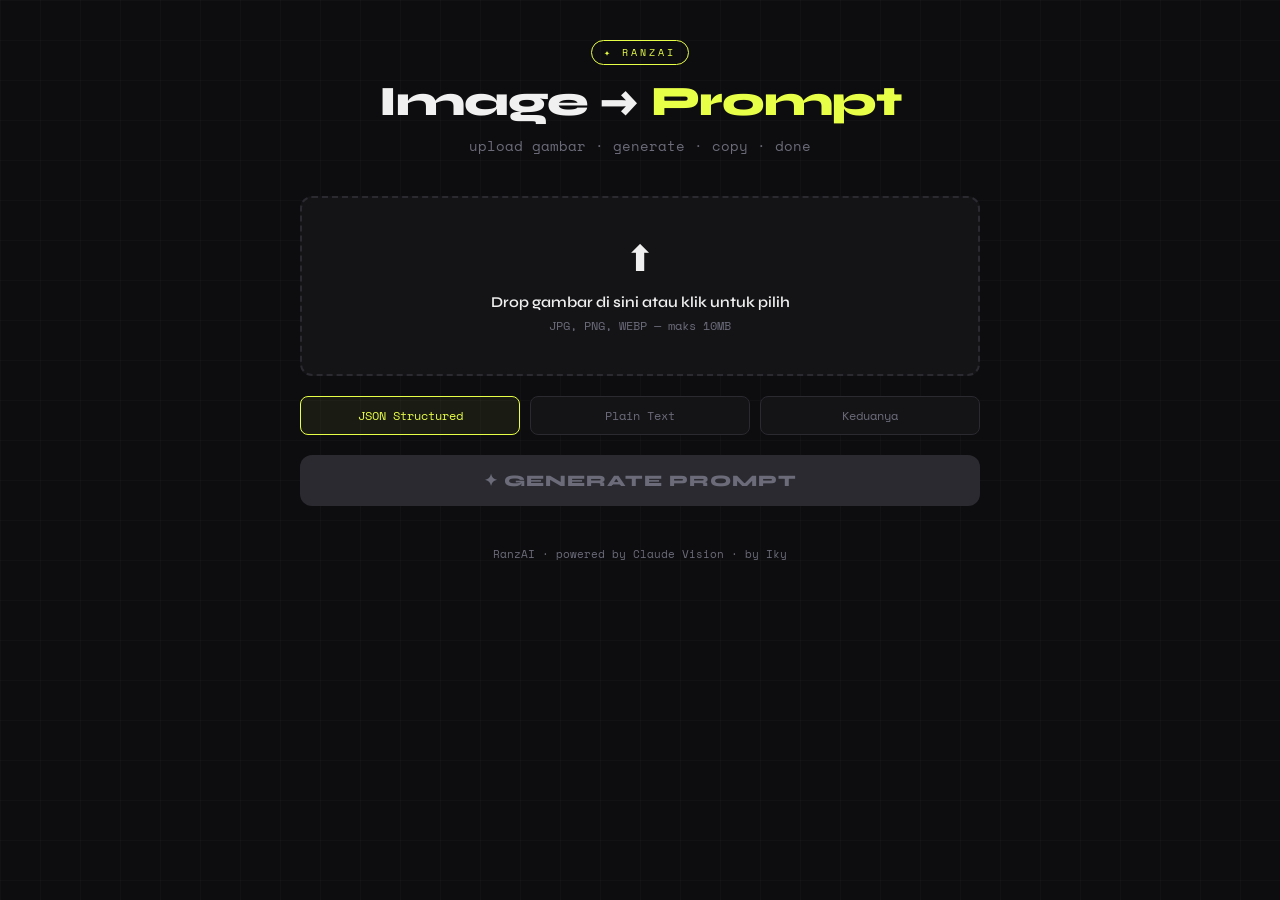
==== index.html @ 038bde69 "Add files via upload" ====
<!DOCTYPE html>
<html lang="id">
<head>
<meta charset="UTF-8">
<meta name="viewport" content="width=device-width, initial-scale=1.0">
<title>RanzAI — Image Prompt Generator</title>
<link href="https://fonts.googleapis.com/css2?family=Space+Mono:wght@400;700&family=Syne:wght@400;600;800&display=swap" rel="stylesheet">
<style>
  *, *::before, *::after { box-sizing: border-box; margin: 0; padding: 0; }

  :root {
    --bg: #0d0d0f;
    --surface: #141417;
    --border: #2a2a30;
    --accent: #e8ff47;
    --accent2: #7c5cfc;
    --text: #f0f0f0;
    --muted: #6b6b7a;
    --radius: 12px;
  }

  body {
    background: var(--bg);
    color: var(--text);
    font-family: 'Syne', sans-serif;
    min-height: 100vh;
    display: flex;
    flex-direction: column;
    align-items: center;
    padding: 40px 20px;
  }

  /* Subtle grid bg */
  body::before {
    content: '';
    position: fixed;
    inset: 0;
    background-image: 
      linear-gradient(rgba(255,255,255,.025) 1px, transparent 1px),
      linear-gradient(90deg, rgba(255,255,255,.025) 1px, transparent 1px);
    background-size: 40px 40px;
    pointer-events: none;
    z-index: 0;
  }

  .container {
    width: 100%;
    max-width: 680px;
    position: relative;
    z-index: 1;
  }

  header {
    text-align: center;
    margin-bottom: 40px;
  }

  .badge {
    display: inline-block;
    font-family: 'Space Mono', monospace;
    font-size: 10px;
    letter-spacing: 3px;
    color: var(--accent);
    border: 1px solid var(--accent);
    padding: 4px 12px;
    border-radius: 20px;
    margin-bottom: 14px;
    text-transform: uppercase;
  }

  h1 {
    font-size: clamp(28px, 6vw, 42px);
    font-weight: 800;
    line-height: 1.1;
    letter-spacing: -1px;
  }

  h1 span { color: var(--accent); }

  .subtitle {
    margin-top: 10px;
    color: var(--muted);
    font-size: 14px;
    font-family: 'Space Mono', monospace;
  }

  /* Upload Zone */
  .upload-zone {
    background: var(--surface);
    border: 2px dashed var(--border);
    border-radius: var(--radius);
    padding: 40px 20px;
    text-align: center;
    cursor: pointer;
    transition: all .25s ease;
    position: relative;
    overflow: hidden;
  }

  .upload-zone:hover, .upload-zone.drag-over {
    border-color: var(--accent);
    background: #1a1a1f;
  }

  .upload-zone input[type="file"] {
    position: absolute;
    inset: 0;
    opacity: 0;
    cursor: pointer;
    width: 100%;
    height: 100%;
  }

  .upload-icon {
    font-size: 36px;
    margin-bottom: 12px;
    display: block;
  }

  .upload-label {
    font-size: 15px;
    font-weight: 600;
    color: var(--text);
  }

  .upload-hint {
    font-size: 12px;
    color: var(--muted);
    margin-top: 6px;
    font-family: 'Space Mono', monospace;
  }

  /* Preview */
  .preview-wrap {
    display: none;
    margin-top: 20px;
    border-radius: var(--radius);
    overflow: hidden;
    position: relative;
    border: 1px solid var(--border);
  }

  .preview-wrap img {
    width: 100%;
    max-height: 320px;
    object-fit: cover;
    display: block;
  }

  .preview-remove {
    position: absolute;
    top: 10px;
    right: 10px;
    background: rgba(0,0,0,.7);
    border: 1px solid var(--border);
    color: var(--text);
    border-radius: 6px;
    padding: 4px 10px;
    font-size: 12px;
    cursor: pointer;
    font-family: 'Space Mono', monospace;
    transition: background .2s;
  }

  .preview-remove:hover { background: #ff4d4d; border-color: #ff4d4d; }

  /* Output format toggle */
  .format-row {
    display: flex;
    gap: 10px;
    margin-top: 20px;
  }

  .fmt-btn {
    flex: 1;
    background: var(--surface);
    border: 1px solid var(--border);
    color: var(--muted);
    border-radius: 8px;
    padding: 10px;
    font-family: 'Space Mono', monospace;
    font-size: 12px;
    cursor: pointer;
    transition: all .2s;
    text-align: center;
  }

  .fmt-btn.active {
    border-color: var(--accent);
    color: var(--accent);
    background: rgba(232,255,71,.06);
  }

  /* Generate Button */
  .btn-generate {
    width: 100%;
    margin-top: 20px;
    background: var(--accent);
    color: #0d0d0f;
    border: none;
    border-radius: var(--radius);
    padding: 16px;
    font-family: 'Syne', sans-serif;
    font-size: 16px;
    font-weight: 800;
    letter-spacing: 1px;
    cursor: pointer;
    transition: all .2s;
    text-transform: uppercase;
    display: flex;
    align-items: center;
    justify-content: center;
    gap: 10px;
  }

  .btn-generate:hover { background: #d4eb3a; transform: translateY(-1px); }
  .btn-generate:disabled { background: var(--border); color: var(--muted); transform: none; cursor: not-allowed; }

  .btn-generate .spinner {
    width: 18px; height: 18px;
    border: 2px solid rgba(0,0,0,.3);
    border-top-color: #0d0d0f;
    border-radius: 50%;
    animation: spin .7s linear infinite;
    display: none;
  }

  .btn-generate.loading .spinner { display: block; }
  .btn-generate.loading .btn-text { opacity: .6; }

  @keyframes spin { to { transform: rotate(360deg); } }

  /* Result */
  .result-box {
    display: none;
    margin-top: 24px;
    background: var(--surface);
    border: 1px solid var(--border);
    border-radius: var(--radius);
    overflow: hidden;
  }

  .result-header {
    display: flex;
    align-items: center;
    justify-content: space-between;
    padding: 12px 16px;
    border-bottom: 1px solid var(--border);
    background: #1a1a1f;
  }

  .result-title {
    font-size: 12px;
    font-family: 'Space Mono', monospace;
    color: var(--accent);
    letter-spacing: 1px;
  }

  .btn-copy {
    background: transparent;
    border: 1px solid var(--border);
    color: var(--muted);
    border-radius: 6px;
    padding: 5px 14px;
    font-size: 12px;
    font-family: 'Space Mono', monospace;
    cursor: pointer;
    transition: all .2s;
  }

  .btn-copy:hover { border-color: var(--accent); color: var(--accent); }
  .btn-copy.copied { border-color: #4dff91; color: #4dff91; }

  .result-content {
    padding: 20px;
    font-family: 'Space Mono', monospace;
    font-size: 13px;
    line-height: 1.7;
    color: #c8c8d8;
    white-space: pre-wrap;
    word-break: break-word;
    max-height: 400px;
    overflow-y: auto;
  }

  .result-content::-webkit-scrollbar { width: 4px; }
  .result-content::-webkit-scrollbar-track { background: transparent; }
  .result-content::-webkit-scrollbar-thumb { background: var(--border); border-radius: 4px; }

  /* JSON syntax highlight */
  .key { color: var(--accent2); }
  .string { color: #e8ff47; }
  .number { color: #ff9f47; }

  /* Error */
  .error-msg {
    display: none;
    margin-top: 16px;
    background: rgba(255,77,77,.08);
    border: 1px solid rgba(255,77,77,.3);
    border-radius: 8px;
    padding: 12px 16px;
    font-size: 13px;
    color: #ff8080;
    font-family: 'Space Mono', monospace;
  }

  footer {
    margin-top: 40px;
    text-align: center;
    font-size: 11px;
    color: var(--muted);
    font-family: 'Space Mono', monospace;
  }
</style>
</head>
<body>

<div class="container">
  <header>
    <div class="badge">✦ RanzAI</div>
    <h1>Image → <span>Prompt</span></h1>
    <p class="subtitle">upload gambar · generate · copy · done</p>
  </header>

  <!-- Upload -->
  <div class="upload-zone" id="uploadZone">
    <input type="file" id="fileInput" accept="image/*">
    <span class="upload-icon">⬆</span>
    <div class="upload-label">Drop gambar di sini atau klik untuk pilih</div>
    <div class="upload-hint">JPG, PNG, WEBP — maks 10MB</div>
  </div>

  <!-- Preview -->
  <div class="preview-wrap" id="previewWrap">
    <img id="previewImg" src="" alt="preview">
    <button class="preview-remove" id="removeBtn">✕ Ganti</button>
  </div>

  <!-- Format Toggle -->
  <div class="format-row">
    <button class="fmt-btn active" data-fmt="json" onclick="setFormat('json', this)">JSON Structured</button>
    <button class="fmt-btn" data-fmt="plain" onclick="setFormat('plain', this)">Plain Text</button>
    <button class="fmt-btn" data-fmt="both" onclick="setFormat('both', this)">Keduanya</button>
  </div>

  <!-- Generate -->
  <button class="btn-generate" id="generateBtn" disabled onclick="generatePrompt()">
    <div class="spinner"></div>
    <span class="btn-text">✦ Generate Prompt</span>
  </button>

  <!-- Error -->
  <div class="error-msg" id="errorMsg"></div>

  <!-- Result -->
  <div class="result-box" id="resultBox">
    <div class="result-header">
      <span class="result-title">OUTPUT PROMPT</span>
      <button class="btn-copy" id="copyBtn" onclick="copyResult()">Copy</button>
    </div>
    <div class="result-content" id="resultContent"></div>
  </div>

  <footer>RanzAI · powered by Claude Vision · by Iky</footer>
</div>

<script>
  let imageBase64 = null;
  let imageMime = 'image/jpeg';
  let currentFormat = 'json';
  let rawResult = '';

  const fileInput = document.getElementById('fileInput');
  const uploadZone = document.getElementById('uploadZone');
  const previewWrap = document.getElementById('previewWrap');
  const previewImg = document.getElementById('previewImg');
  const generateBtn = document.getElementById('generateBtn');
  const resultBox = document.getElementById('resultBox');
  const resultContent = document.getElementById('resultContent');
  const errorMsg = document.getElementById('errorMsg');
  const removeBtn = document.getElementById('removeBtn');

  // Drag & Drop
  uploadZone.addEventListener('dragover', e => { e.preventDefault(); uploadZone.classList.add('drag-over'); });
  uploadZone.addEventListener('dragleave', () => uploadZone.classList.remove('drag-over'));
  uploadZone.addEventListener('drop', e => {
    e.preventDefault();
    uploadZone.classList.remove('drag-over');
    const file = e.dataTransfer.files[0];
    if (file) loadImage(file);
  });

  fileInput.addEventListener('change', () => {
    if (fileInput.files[0]) loadImage(fileInput.files[0]);
  });

  removeBtn.addEventListener('click', () => {
    imageBase64 = null;
    previewWrap.style.display = 'none';
    uploadZone.style.display = 'block';
    generateBtn.disabled = true;
    resultBox.style.display = 'none';
    errorMsg.style.display = 'none';
    fileInput.value = '';
  });

  function loadImage(file) {
    if (!file.type.startsWith('image/')) return showError('File harus berupa gambar.');
    if (file.size > 10 * 1024 * 1024) return showError('Ukuran file maks 10MB.');
    imageMime = file.type;
    const reader = new FileReader();
    reader.onload = e => {
      imageBase64 = e.target.result.split(',')[1];
      previewImg.src = e.target.result;
      previewWrap.style.display = 'block';
      uploadZone.style.display = 'none';
      generateBtn.disabled = false;
      errorMsg.style.display = 'none';
    };
    reader.readAsDataURL(file);
  }

  function setFormat(fmt, el) {
    currentFormat = fmt;
    document.querySelectorAll('.fmt-btn').forEach(b => b.classList.remove('active'));
    el.classList.add('active');
  }

  function buildPrompt() {
    if (currentFormat === 'json') {
      return `Analyze this image and generate a detailed image generation prompt in JSON format. Return ONLY valid JSON, no explanation, no markdown. Use this structure:
{
  "ratio": "16:9 or 9:16 or 1:1 etc",
  "style": "art style (anime, photorealistic, digital art, etc)",
  "visual_description": "full scene description",
  "main_subject": "main subject detail",
  "supporting_elements": "background, props, environment",
  "lighting": "lighting description",
  "color_palette": "dominant colors",
  "mood": "overall mood/atmosphere",
  "camera_angle": "angle/perspective",
  "quality_tags": "4k, highly detailed, etc"
}`;
    } else if (currentFormat === 'plain') {
      return `Analyze this image and generate a detailed Midjourney-style prompt. Output ONLY the prompt text, no explanation. Format: main subject, environment, style, lighting, mood, technical specs. Keep it under 200 words. End with quality tags like --ar 16:9 --q 2 --style raw if applicable.`;
    } else {
      return `Analyze this image and generate TWO versions of a prompt:

1. JSON FORMAT - Return structured JSON with fields: ratio, style, visual_description, main_subject, supporting_elements, lighting, color_palette, mood, camera_angle, quality_tags

2. PLAIN TEXT - Midjourney-style prompt, concise, under 150 words

Separate them with "---" between JSON and plain text. Start with the JSON block (no markdown fences).`;
    }
  }

  async function generatePrompt() {
    if (!imageBase64) return;

    generateBtn.disabled = true;
    generateBtn.classList.add('loading');
    generateBtn.querySelector('.btn-text').textContent = 'Analyzing...';
    resultBox.style.display = 'none';
    errorMsg.style.display = 'none';

    try {
      const response = await fetch('https://api.anthropic.com/v1/messages', {
        method: 'POST',
        headers: { 'Content-Type': 'application/json' },
        body: JSON.stringify({
          model: 'claude-sonnet-4-20250514',
          max_tokens: 1000,
          messages: [{
            role: 'user',
            content: [
              {
                type: 'image',
                source: { type: 'base64', media_type: imageMime, data: imageBase64 }
              },
              {
                type: 'text',
                text: buildPrompt()
              }
            ]
          }]
        })
      });

      const data = await response.json();

      if (!response.ok) {
        throw new Error(data.error?.message || 'API error ' + response.status);
      }

      rawResult = data.content?.map(c => c.text || '').join('') || '';

      displayResult(rawResult);

    } catch (err) {
      showError('Error: ' + err.message);
    } finally {
      generateBtn.disabled = false;
      generateBtn.classList.remove('loading');
      generateBtn.querySelector('.btn-text').textContent = '✦ Generate Prompt';
    }
  }

  function displayResult(text) {
    resultContent.innerHTML = syntaxHighlight(text);
    resultBox.style.display = 'block';
    resultBox.scrollIntoView({ behavior: 'smooth', block: 'nearest' });
  }

  function syntaxHighlight(text) {
    // Try JSON highlight
    try {
      const parsed = JSON.parse(text.trim());
      const json = JSON.stringify(parsed, null, 2);
      return json
        .replace(/&/g, '&amp;').replace(/</g, '&lt;').replace(/>/g, '&gt;')
        .replace(/"([^"]+)":/g, '<span class="key">"$1"</span>:')
        .replace(/: "([^"]*)"(,?)/g, ': <span class="string">"$1"</span>$2')
        .replace(/: (\d+)(,?)/g, ': <span class="number">$1</span>$2');
    } catch {
      // Plain text or mixed — just escape HTML
      return text
        .replace(/&/g, '&amp;').replace(/</g, '&lt;').replace(/>/g, '&gt;')
        .replace(/---/g, '<hr style="border-color:#2a2a30;margin:16px 0">');
    }
  }

  function copyResult() {
    navigator.clipboard.writeText(rawResult).then(() => {
      const btn = document.getElementById('copyBtn');
      btn.textContent = '✓ Copied!';
      btn.classList.add('copied');
      setTimeout(() => { btn.textContent = 'Copy'; btn.classList.remove('copied'); }, 2000);
    });
  }

  function showError(msg) {
    errorMsg.textContent = msg;
    errorMsg.style.display = 'block';
  }
</script>
</body>
</html>
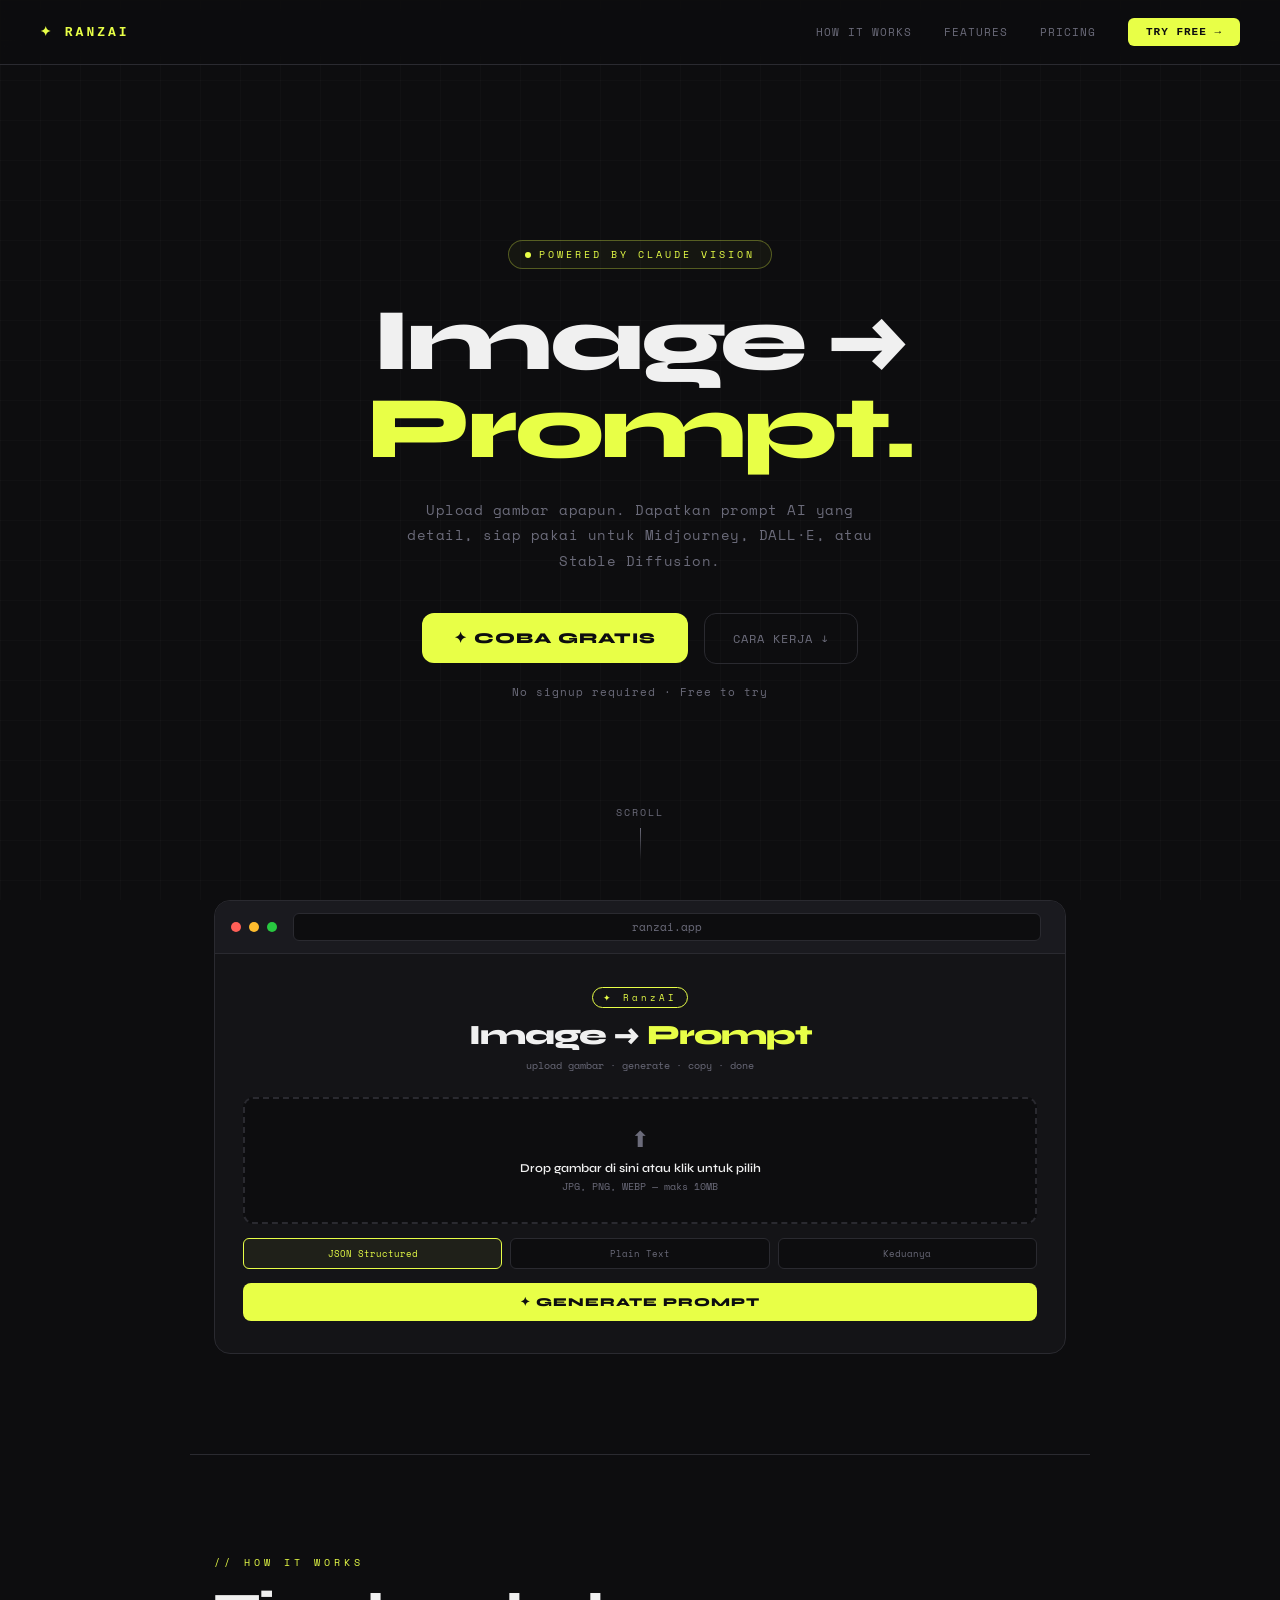
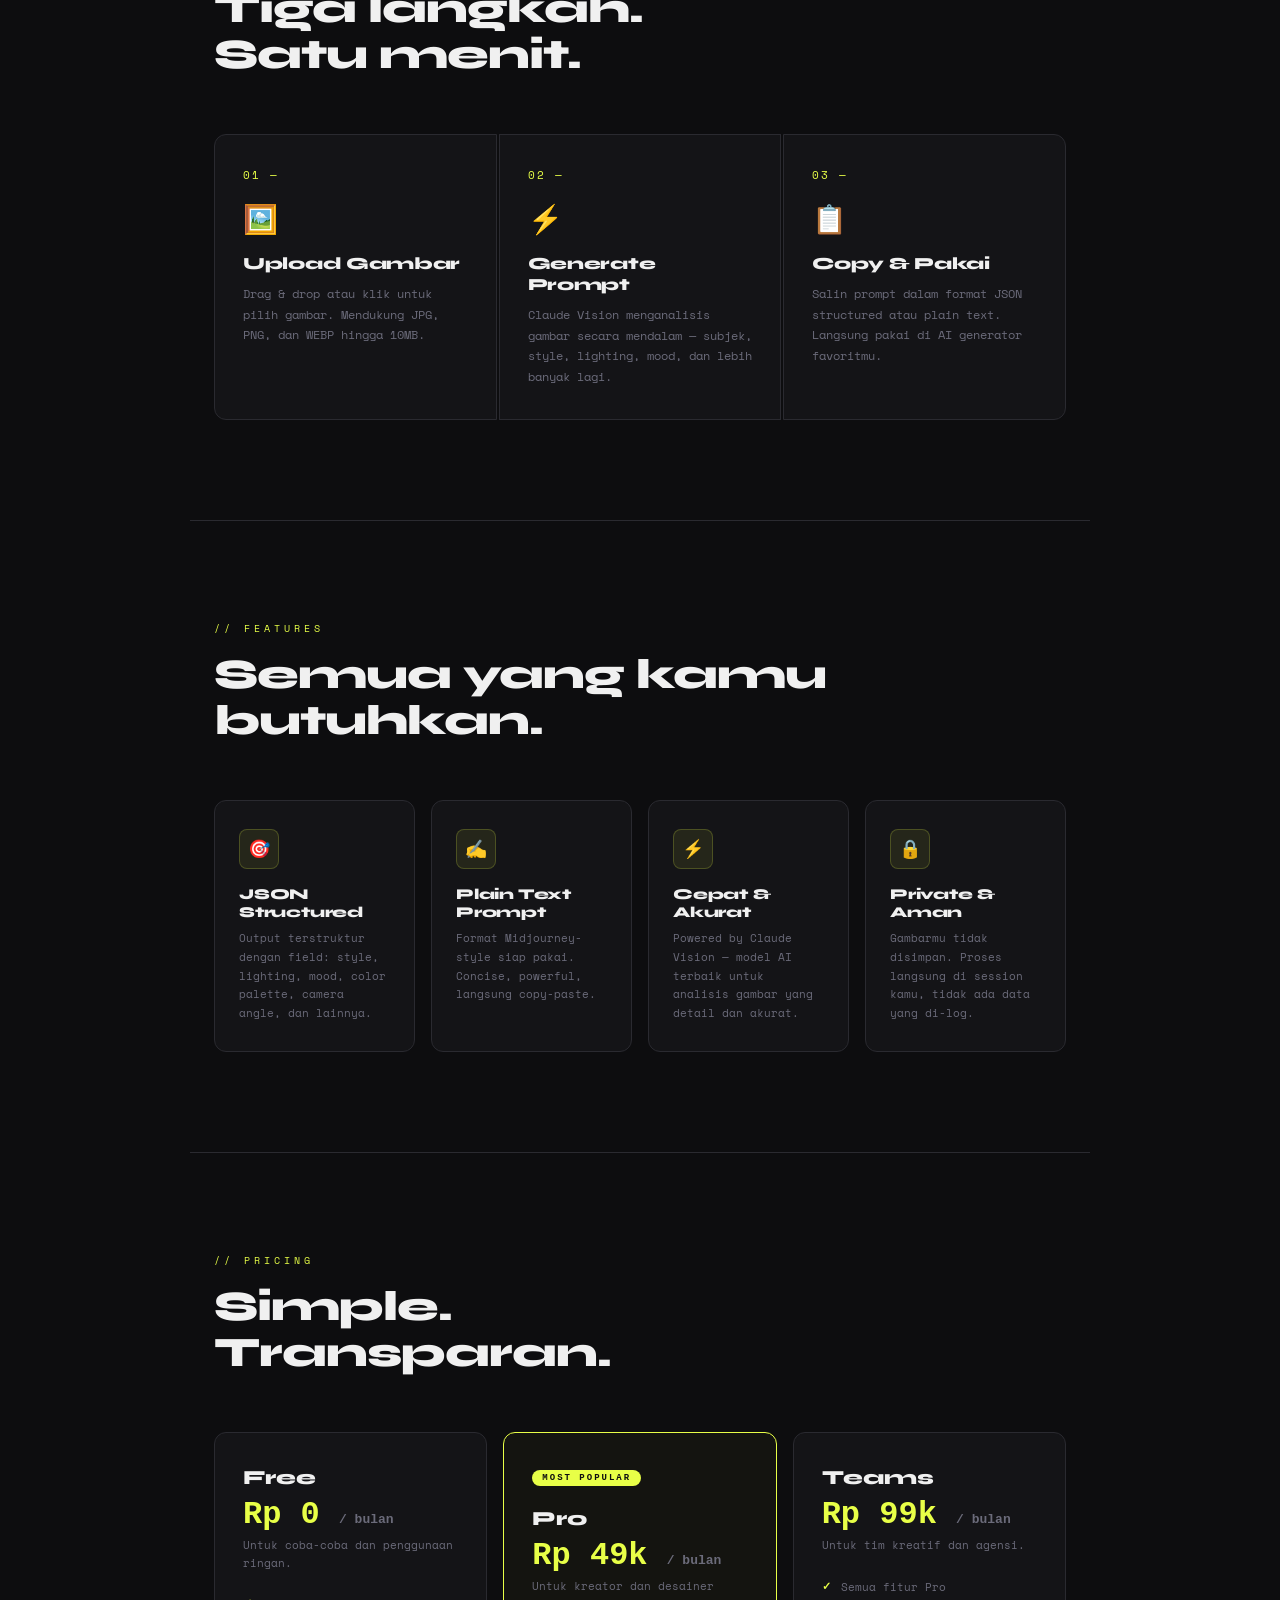
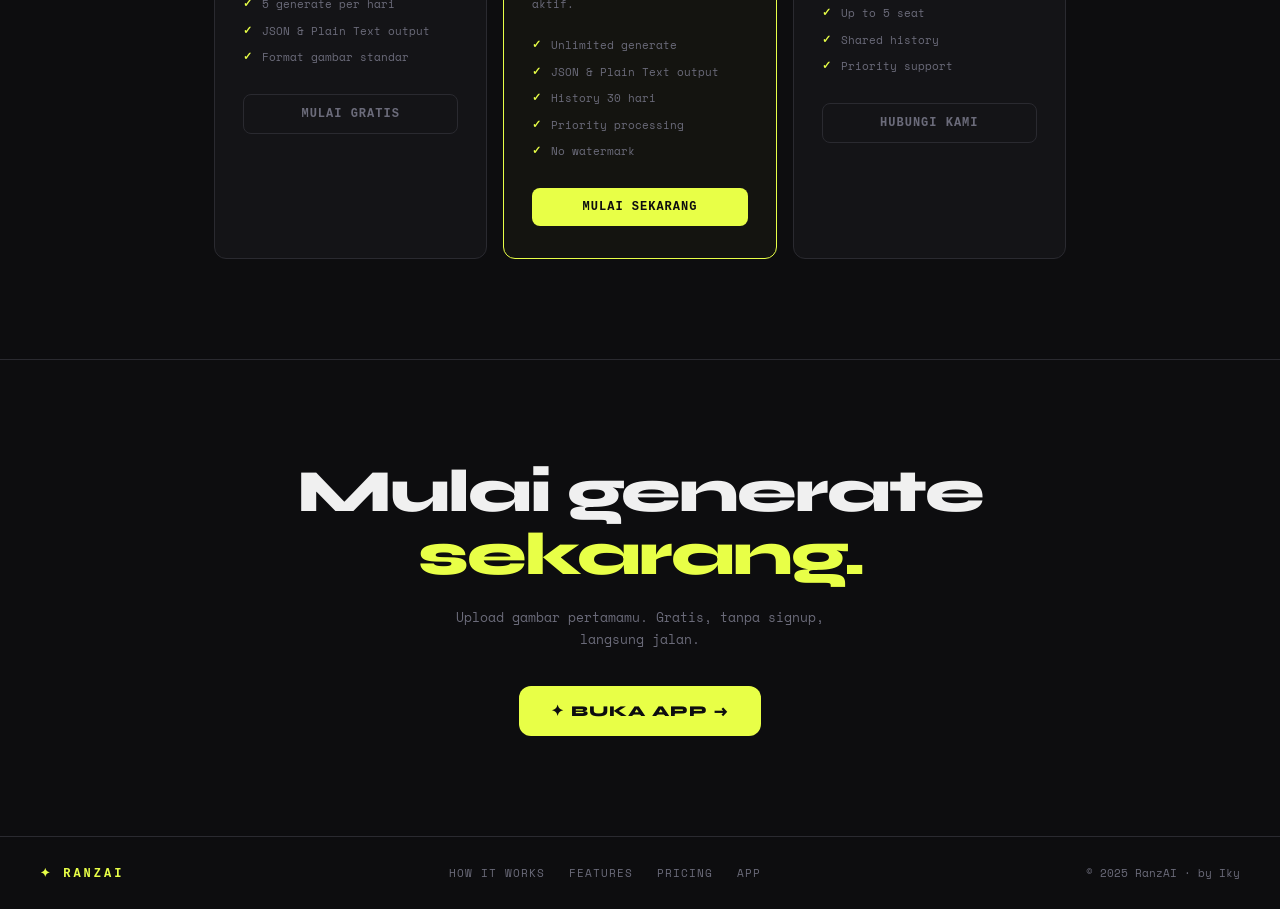
==== commit 0ada17be: "Add files via upload" ====
--- a/index.html
+++ b/index.html
@@ -13,536 +13,907 @@
     --surface: #141417;
     --border: #2a2a30;
     --accent: #e8ff47;
-    --accent2: #7c5cfc;
     --text: #f0f0f0;
     --muted: #6b6b7a;
     --radius: 12px;
   }
+
+  html { scroll-behavior: smooth; }
 
   body {
     background: var(--bg);
     color: var(--text);
     font-family: 'Syne', sans-serif;
     min-height: 100vh;
-    display: flex;
-    flex-direction: column;
-    align-items: center;
-    padding: 40px 20px;
-  }
-
-  /* Subtle grid bg */
+    overflow-x: hidden;
+  }
+
   body::before {
     content: '';
     position: fixed;
     inset: 0;
-    background-image: 
-      linear-gradient(rgba(255,255,255,.025) 1px, transparent 1px),
-      linear-gradient(90deg, rgba(255,255,255,.025) 1px, transparent 1px);
+    background-image:
+      linear-gradient(rgba(255,255,255,.02) 1px, transparent 1px),
+      linear-gradient(90deg, rgba(255,255,255,.02) 1px, transparent 1px);
     background-size: 40px 40px;
     pointer-events: none;
     z-index: 0;
   }
 
-  .container {
-    width: 100%;
-    max-width: 680px;
+  /* NAV */
+  nav {
+    position: fixed;
+    top: 0; left: 0; right: 0;
+    z-index: 100;
+    display: flex;
+    align-items: center;
+    justify-content: space-between;
+    padding: 18px 40px;
+    background: rgba(13,13,15,.85);
+    backdrop-filter: blur(12px);
+    border-bottom: 1px solid var(--border);
+  }
+
+  .nav-logo {
+    font-family: 'Space Mono', monospace;
+    font-size: 13px;
+    font-weight: 700;
+    letter-spacing: 3px;
+    color: var(--accent);
+    text-decoration: none;
+    text-transform: uppercase;
+  }
+
+  .nav-links {
+    display: flex;
+    align-items: center;
+    gap: 32px;
+  }
+
+  .nav-links a {
+    font-family: 'Space Mono', monospace;
+    font-size: 11px;
+    letter-spacing: 1px;
+    color: var(--muted);
+    text-decoration: none;
+    text-transform: uppercase;
+    transition: color .2s;
+  }
+
+  .nav-links a:hover { color: var(--text); }
+
+  .nav-cta {
+    font-family: 'Space Mono', monospace;
+    font-size: 11px;
+    letter-spacing: 1px;
+    background: var(--accent);
+    color: #0d0d0f !important;
+    padding: 8px 18px;
+    border-radius: 6px;
+    text-decoration: none;
+    font-weight: 700;
+    text-transform: uppercase;
+    transition: background .2s, transform .15s;
+  }
+
+  .nav-cta:hover { background: #d4eb3a !important; transform: translateY(-1px); }
+
+  /* HERO */
+  .hero {
     position: relative;
     z-index: 1;
-  }
-
-  header {
+    min-height: 100vh;
+    display: flex;
+    flex-direction: column;
+    align-items: center;
+    justify-content: center;
     text-align: center;
-    margin-bottom: 40px;
-  }
-
-  .badge {
-    display: inline-block;
+    padding: 120px 20px 80px;
+  }
+
+  .hero-badge {
+    display: inline-flex;
+    align-items: center;
+    gap: 8px;
     font-family: 'Space Mono', monospace;
     font-size: 10px;
     letter-spacing: 3px;
     color: var(--accent);
-    border: 1px solid var(--accent);
-    padding: 4px 12px;
+    border: 1px solid rgba(232,255,71,.3);
+    padding: 6px 16px;
     border-radius: 20px;
-    margin-bottom: 14px;
-    text-transform: uppercase;
+    margin-bottom: 28px;
+    text-transform: uppercase;
+    background: rgba(232,255,71,.04);
+  }
+
+  .hero-badge::before {
+    content: '';
+    width: 6px; height: 6px;
+    background: var(--accent);
+    border-radius: 50%;
+    animation: pulse 2s ease-in-out infinite;
+  }
+
+  @keyframes pulse {
+    0%, 100% { opacity: 1; transform: scale(1); }
+    50% { opacity: .4; transform: scale(.7); }
   }
 
   h1 {
-    font-size: clamp(28px, 6vw, 42px);
+    font-size: clamp(42px, 9vw, 88px);
     font-weight: 800;
-    line-height: 1.1;
-    letter-spacing: -1px;
-  }
-
-  h1 span { color: var(--accent); }
-
-  .subtitle {
-    margin-top: 10px;
-    color: var(--muted);
+    line-height: 1.0;
+    letter-spacing: -3px;
+    margin-bottom: 24px;
+  }
+
+  h1 em {
+    font-style: normal;
+    color: var(--accent);
+    position: relative;
+    display: inline-block;
+  }
+
+  /* Strikethrough arrow on "Image" */
+  .hero-sub {
+    font-family: 'Space Mono', monospace;
     font-size: 14px;
-    font-family: 'Space Mono', monospace;
-  }
-
-  /* Upload Zone */
-  .upload-zone {
-    background: var(--surface);
-    border: 2px dashed var(--border);
-    border-radius: var(--radius);
-    padding: 40px 20px;
-    text-align: center;
-    cursor: pointer;
-    transition: all .25s ease;
-    position: relative;
-    overflow: hidden;
-  }
-
-  .upload-zone:hover, .upload-zone.drag-over {
-    border-color: var(--accent);
-    background: #1a1a1f;
-  }
-
-  .upload-zone input[type="file"] {
-    position: absolute;
-    inset: 0;
-    opacity: 0;
-    cursor: pointer;
-    width: 100%;
-    height: 100%;
-  }
-
-  .upload-icon {
-    font-size: 36px;
-    margin-bottom: 12px;
-    display: block;
-  }
-
-  .upload-label {
-    font-size: 15px;
-    font-weight: 600;
-    color: var(--text);
-  }
-
-  .upload-hint {
-    font-size: 12px;
-    color: var(--muted);
-    margin-top: 6px;
-    font-family: 'Space Mono', monospace;
-  }
-
-  /* Preview */
-  .preview-wrap {
-    display: none;
-    margin-top: 20px;
-    border-radius: var(--radius);
-    overflow: hidden;
-    position: relative;
-    border: 1px solid var(--border);
-  }
-
-  .preview-wrap img {
-    width: 100%;
-    max-height: 320px;
-    object-fit: cover;
-    display: block;
-  }
-
-  .preview-remove {
-    position: absolute;
-    top: 10px;
-    right: 10px;
-    background: rgba(0,0,0,.7);
-    border: 1px solid var(--border);
-    color: var(--text);
-    border-radius: 6px;
-    padding: 4px 10px;
-    font-size: 12px;
-    cursor: pointer;
-    font-family: 'Space Mono', monospace;
-    transition: background .2s;
-  }
-
-  .preview-remove:hover { background: #ff4d4d; border-color: #ff4d4d; }
-
-  /* Output format toggle */
-  .format-row {
-    display: flex;
+    color: var(--muted);
+    line-height: 1.8;
+    max-width: 480px;
+    margin: 0 auto 40px;
+    letter-spacing: .5px;
+  }
+
+  .hero-actions {
+    display: flex;
+    align-items: center;
+    gap: 16px;
+    flex-wrap: wrap;
+    justify-content: center;
+  }
+
+  .btn-primary {
+    display: inline-flex;
+    align-items: center;
     gap: 10px;
-    margin-top: 20px;
-  }
-
-  .fmt-btn {
-    flex: 1;
-    background: var(--surface);
-    border: 1px solid var(--border);
-    color: var(--muted);
-    border-radius: 8px;
-    padding: 10px;
-    font-family: 'Space Mono', monospace;
-    font-size: 12px;
-    cursor: pointer;
-    transition: all .2s;
-    text-align: center;
-  }
-
-  .fmt-btn.active {
-    border-color: var(--accent);
-    color: var(--accent);
-    background: rgba(232,255,71,.06);
-  }
-
-  /* Generate Button */
-  .btn-generate {
-    width: 100%;
-    margin-top: 20px;
     background: var(--accent);
     color: #0d0d0f;
     border: none;
     border-radius: var(--radius);
-    padding: 16px;
+    padding: 16px 32px;
     font-family: 'Syne', sans-serif;
-    font-size: 16px;
+    font-size: 15px;
     font-weight: 800;
     letter-spacing: 1px;
+    text-decoration: none;
+    text-transform: uppercase;
     cursor: pointer;
-    transition: all .2s;
-    text-transform: uppercase;
-    display: flex;
-    align-items: center;
-    justify-content: center;
-    gap: 10px;
-  }
-
-  .btn-generate:hover { background: #d4eb3a; transform: translateY(-1px); }
-  .btn-generate:disabled { background: var(--border); color: var(--muted); transform: none; cursor: not-allowed; }
-
-  .btn-generate .spinner {
-    width: 18px; height: 18px;
-    border: 2px solid rgba(0,0,0,.3);
-    border-top-color: #0d0d0f;
-    border-radius: 50%;
-    animation: spin .7s linear infinite;
-    display: none;
-  }
-
-  .btn-generate.loading .spinner { display: block; }
-  .btn-generate.loading .btn-text { opacity: .6; }
-
-  @keyframes spin { to { transform: rotate(360deg); } }
-
-  /* Result */
-  .result-box {
-    display: none;
-    margin-top: 24px;
+    transition: background .2s, transform .15s;
+  }
+
+  .btn-primary:hover { background: #d4eb3a; transform: translateY(-2px); }
+
+  .btn-ghost {
+    display: inline-flex;
+    align-items: center;
+    gap: 8px;
+    background: transparent;
+    color: var(--muted);
+    border: 1px solid var(--border);
+    border-radius: var(--radius);
+    padding: 16px 28px;
+    font-family: 'Space Mono', monospace;
+    font-size: 12px;
+    letter-spacing: 1px;
+    text-decoration: none;
+    text-transform: uppercase;
+    transition: border-color .2s, color .2s;
+  }
+
+  .btn-ghost:hover { border-color: var(--accent); color: var(--accent); }
+
+  .hero-note {
+    margin-top: 20px;
+    font-family: 'Space Mono', monospace;
+    font-size: 11px;
+    color: var(--muted);
+    letter-spacing: 1px;
+  }
+
+  /* SCROLL INDICATOR */
+  .scroll-hint {
+    position: absolute;
+    bottom: 40px;
+    left: 50%;
+    transform: translateX(-50%);
+    display: flex;
+    flex-direction: column;
+    align-items: center;
+    gap: 8px;
+    font-family: 'Space Mono', monospace;
+    font-size: 10px;
+    letter-spacing: 2px;
+    color: var(--muted);
+    text-transform: uppercase;
+    animation: bob 2.5s ease-in-out infinite;
+  }
+
+  @keyframes bob {
+    0%, 100% { transform: translateX(-50%) translateY(0); }
+    50% { transform: translateX(-50%) translateY(6px); }
+  }
+
+  .scroll-hint::after {
+    content: '';
+    width: 1px;
+    height: 32px;
+    background: linear-gradient(to bottom, var(--muted), transparent);
+  }
+
+  /* SECTION */
+  section {
+    position: relative;
+    z-index: 1;
+    max-width: 900px;
+    margin: 0 auto;
+    padding: 100px 24px;
+  }
+
+  .section-label {
+    font-family: 'Space Mono', monospace;
+    font-size: 10px;
+    letter-spacing: 4px;
+    color: var(--accent);
+    text-transform: uppercase;
+    margin-bottom: 16px;
+  }
+
+  .section-title {
+    font-size: clamp(28px, 4vw, 42px);
+    font-weight: 800;
+    letter-spacing: -1px;
+    line-height: 1.1;
+    margin-bottom: 56px;
+  }
+
+  /* HOW IT WORKS */
+  .steps {
+    display: grid;
+    grid-template-columns: repeat(auto-fit, minmax(220px, 1fr));
+    gap: 2px;
+  }
+
+  .step {
+    background: var(--surface);
+    border: 1px solid var(--border);
+    padding: 32px 28px;
+    position: relative;
+    transition: border-color .2s;
+  }
+
+  .step:first-child { border-radius: var(--radius) 0 0 var(--radius); }
+  .step:last-child { border-radius: 0 var(--radius) var(--radius) 0; }
+
+  .step:hover { border-color: rgba(232,255,71,.3); }
+
+  .step-num {
+    font-family: 'Space Mono', monospace;
+    font-size: 11px;
+    letter-spacing: 2px;
+    color: var(--accent);
+    margin-bottom: 20px;
+    display: block;
+  }
+
+  .step-icon {
+    font-size: 28px;
+    margin-bottom: 16px;
+    display: block;
+  }
+
+  .step h3 {
+    font-size: 17px;
+    font-weight: 800;
+    margin-bottom: 10px;
+    letter-spacing: -.3px;
+  }
+
+  .step p {
+    font-family: 'Space Mono', monospace;
+    font-size: 12px;
+    color: var(--muted);
+    line-height: 1.7;
+  }
+
+  /* DIVIDER */
+  .divider {
+    position: relative;
+    z-index: 1;
+    height: 1px;
+    background: var(--border);
+    max-width: 900px;
+    margin: 0 auto;
+  }
+
+  /* FEATURES */
+  .features {
+    display: grid;
+    grid-template-columns: repeat(auto-fit, minmax(200px, 1fr));
+    gap: 16px;
+  }
+
+  .feature {
     background: var(--surface);
     border: 1px solid var(--border);
     border-radius: var(--radius);
+    padding: 28px 24px;
+    transition: border-color .2s, transform .2s;
+  }
+
+  .feature:hover {
+    border-color: rgba(232,255,71,.25);
+    transform: translateY(-3px);
+  }
+
+  .feature-icon {
+    width: 40px; height: 40px;
+    background: rgba(232,255,71,.08);
+    border: 1px solid rgba(232,255,71,.2);
+    border-radius: 8px;
+    display: flex;
+    align-items: center;
+    justify-content: center;
+    font-size: 18px;
+    margin-bottom: 16px;
+  }
+
+  .feature h3 {
+    font-size: 15px;
+    font-weight: 800;
+    margin-bottom: 8px;
+    letter-spacing: -.2px;
+  }
+
+  .feature p {
+    font-family: 'Space Mono', monospace;
+    font-size: 11px;
+    color: var(--muted);
+    line-height: 1.7;
+  }
+
+  /* PREVIEW / MOCKUP */
+  .mockup-wrap {
+    margin-top: 0;
+    background: var(--surface);
+    border: 1px solid var(--border);
+    border-radius: 16px;
     overflow: hidden;
   }
 
-  .result-header {
-    display: flex;
-    align-items: center;
-    justify-content: space-between;
+  .mockup-bar {
+    display: flex;
+    align-items: center;
+    gap: 8px;
     padding: 12px 16px;
     border-bottom: 1px solid var(--border);
     background: #1a1a1f;
   }
 
-  .result-title {
+  .mockup-dot {
+    width: 10px; height: 10px;
+    border-radius: 50%;
+  }
+
+  .mockup-dot:nth-child(1) { background: #ff5f57; }
+  .mockup-dot:nth-child(2) { background: #febc2e; }
+  .mockup-dot:nth-child(3) { background: #28c840; }
+
+  .mockup-url {
+    flex: 1;
+    background: #0d0d0f;
+    border: 1px solid var(--border);
+    border-radius: 6px;
+    padding: 5px 12px;
+    font-family: 'Space Mono', monospace;
+    font-size: 11px;
+    color: var(--muted);
+    text-align: center;
+    margin: 0 8px;
+  }
+
+  .mockup-body {
+    padding: 32px 28px;
+  }
+
+  .mock-header {
+    text-align: center;
+    margin-bottom: 24px;
+  }
+
+  .mock-badge {
+    display: inline-block;
+    font-family: 'Space Mono', monospace;
+    font-size: 9px;
+    letter-spacing: 3px;
+    color: var(--accent);
+    border: 1px solid var(--accent);
+    padding: 3px 10px;
+    border-radius: 20px;
+    margin-bottom: 10px;
+  }
+
+  .mock-title {
+    font-size: 28px;
+    font-weight: 800;
+    letter-spacing: -1px;
+  }
+
+  .mock-title span { color: var(--accent); }
+
+  .mock-sub {
+    font-family: 'Space Mono', monospace;
+    font-size: 10px;
+    color: var(--muted);
+    margin-top: 6px;
+  }
+
+  .mock-upload {
+    background: #0d0d0f;
+    border: 2px dashed var(--border);
+    border-radius: 10px;
+    padding: 28px;
+    text-align: center;
+    margin-bottom: 14px;
+  }
+
+  .mock-upload-icon {
+    font-size: 22px;
+    margin-bottom: 8px;
+    display: block;
+    color: var(--muted);
+  }
+
+  .mock-upload-text {
     font-size: 12px;
-    font-family: 'Space Mono', monospace;
-    color: var(--accent);
+    font-weight: 600;
+    color: var(--text);
+    margin-bottom: 4px;
+  }
+
+  .mock-upload-hint {
+    font-family: 'Space Mono', monospace;
+    font-size: 10px;
+    color: var(--muted);
+  }
+
+  .mock-formats {
+    display: flex;
+    gap: 8px;
+    margin-bottom: 14px;
+  }
+
+  .mock-fmt {
+    flex: 1;
+    background: #0d0d0f;
+    border: 1px solid var(--border);
+    border-radius: 6px;
+    padding: 8px;
+    font-family: 'Space Mono', monospace;
+    font-size: 9px;
+    color: var(--muted);
+    text-align: center;
+  }
+
+  .mock-fmt.active {
+    border-color: var(--accent);
+    color: var(--accent);
+    background: rgba(232,255,71,.05);
+  }
+
+  .mock-btn {
+    width: 100%;
+    background: var(--accent);
+    color: #0d0d0f;
+    border: none;
+    border-radius: 8px;
+    padding: 12px;
+    font-family: 'Syne', sans-serif;
+    font-size: 12px;
+    font-weight: 800;
     letter-spacing: 1px;
-  }
-
-  .btn-copy {
+    text-transform: uppercase;
+    text-align: center;
+  }
+
+  /* PRICING */
+  .pricing-grid {
+    display: grid;
+    grid-template-columns: repeat(auto-fit, minmax(240px, 1fr));
+    gap: 16px;
+  }
+
+  .price-card {
+    background: var(--surface);
+    border: 1px solid var(--border);
+    border-radius: var(--radius);
+    padding: 32px 28px;
+    position: relative;
+    transition: border-color .2s;
+  }
+
+  .price-card.featured {
+    border-color: var(--accent);
+    background: rgba(232,255,71,.03);
+  }
+
+  .price-tag {
+    display: inline-block;
+    font-family: 'Space Mono', monospace;
+    font-size: 9px;
+    letter-spacing: 2px;
+    background: var(--accent);
+    color: #0d0d0f;
+    padding: 3px 10px;
+    border-radius: 20px;
+    margin-bottom: 20px;
+    text-transform: uppercase;
+    font-weight: 700;
+  }
+
+  .price-name {
+    font-size: 20px;
+    font-weight: 800;
+    margin-bottom: 6px;
+  }
+
+  .price-amount {
+    font-family: 'Space Mono', monospace;
+    font-size: 32px;
+    font-weight: 700;
+    color: var(--accent);
+    margin-bottom: 4px;
+  }
+
+  .price-amount span {
+    font-size: 13px;
+    color: var(--muted);
+  }
+
+  .price-desc {
+    font-family: 'Space Mono', monospace;
+    font-size: 11px;
+    color: var(--muted);
+    margin-bottom: 24px;
+    line-height: 1.6;
+  }
+
+  .price-features {
+    list-style: none;
+    display: flex;
+    flex-direction: column;
+    gap: 10px;
+    margin-bottom: 28px;
+  }
+
+  .price-features li {
+    font-family: 'Space Mono', monospace;
+    font-size: 11px;
+    color: var(--muted);
+    display: flex;
+    align-items: flex-start;
+    gap: 10px;
+    line-height: 1.5;
+  }
+
+  .price-features li::before {
+    content: '✓';
+    color: var(--accent);
+    font-weight: 700;
+    flex-shrink: 0;
+  }
+
+  .price-btn {
+    display: block;
+    text-align: center;
+    padding: 12px;
+    border-radius: 8px;
+    font-family: 'Space Mono', monospace;
+    font-size: 12px;
+    font-weight: 700;
+    letter-spacing: 1px;
+    text-transform: uppercase;
+    text-decoration: none;
+    transition: all .2s;
+  }
+
+  .price-btn-primary {
+    background: var(--accent);
+    color: #0d0d0f;
+  }
+
+  .price-btn-primary:hover { background: #d4eb3a; }
+
+  .price-btn-ghost {
     background: transparent;
+    color: var(--muted);
     border: 1px solid var(--border);
-    color: var(--muted);
-    border-radius: 6px;
-    padding: 5px 14px;
+  }
+
+  .price-btn-ghost:hover { border-color: var(--accent); color: var(--accent); }
+
+  /* CTA SECTION */
+  .cta-section {
+    position: relative;
+    z-index: 1;
+    text-align: center;
+    padding: 100px 24px;
+    border-top: 1px solid var(--border);
+  }
+
+  .cta-section h2 {
+    font-size: clamp(32px, 6vw, 60px);
+    font-weight: 800;
+    letter-spacing: -2px;
+    line-height: 1.05;
+    margin-bottom: 20px;
+  }
+
+  .cta-section h2 em {
+    font-style: normal;
+    color: var(--accent);
+  }
+
+  .cta-section p {
+    font-family: 'Space Mono', monospace;
+    font-size: 13px;
+    color: var(--muted);
+    margin-bottom: 36px;
+    max-width: 400px;
+    margin-left: auto;
+    margin-right: auto;
+    line-height: 1.7;
+  }
+
+  /* FOOTER */
+  footer {
+    position: relative;
+    z-index: 1;
+    border-top: 1px solid var(--border);
+    padding: 28px 40px;
+    display: flex;
+    align-items: center;
+    justify-content: space-between;
+    flex-wrap: wrap;
+    gap: 12px;
+  }
+
+  .footer-logo {
+    font-family: 'Space Mono', monospace;
     font-size: 12px;
-    font-family: 'Space Mono', monospace;
-    cursor: pointer;
-    transition: all .2s;
-  }
-
-  .btn-copy:hover { border-color: var(--accent); color: var(--accent); }
-  .btn-copy.copied { border-color: #4dff91; color: #4dff91; }
-
-  .result-content {
-    padding: 20px;
-    font-family: 'Space Mono', monospace;
-    font-size: 13px;
-    line-height: 1.7;
-    color: #c8c8d8;
-    white-space: pre-wrap;
-    word-break: break-word;
-    max-height: 400px;
-    overflow-y: auto;
-  }
-
-  .result-content::-webkit-scrollbar { width: 4px; }
-  .result-content::-webkit-scrollbar-track { background: transparent; }
-  .result-content::-webkit-scrollbar-thumb { background: var(--border); border-radius: 4px; }
-
-  /* JSON syntax highlight */
-  .key { color: var(--accent2); }
-  .string { color: #e8ff47; }
-  .number { color: #ff9f47; }
-
-  /* Error */
-  .error-msg {
-    display: none;
-    margin-top: 16px;
-    background: rgba(255,77,77,.08);
-    border: 1px solid rgba(255,77,77,.3);
-    border-radius: 8px;
-    padding: 12px 16px;
-    font-size: 13px;
-    color: #ff8080;
-    font-family: 'Space Mono', monospace;
-  }
-
-  footer {
-    margin-top: 40px;
-    text-align: center;
+    font-weight: 700;
+    letter-spacing: 3px;
+    color: var(--accent);
+    text-transform: uppercase;
+  }
+
+  .footer-copy {
+    font-family: 'Space Mono', monospace;
     font-size: 11px;
     color: var(--muted);
-    font-family: 'Space Mono', monospace;
+  }
+
+  .footer-links {
+    display: flex;
+    gap: 24px;
+  }
+
+  .footer-links a {
+    font-family: 'Space Mono', monospace;
+    font-size: 11px;
+    color: var(--muted);
+    text-decoration: none;
+    letter-spacing: 1px;
+    text-transform: uppercase;
+    transition: color .2s;
+  }
+
+  .footer-links a:hover { color: var(--accent); }
+
+  /* RESPONSIVE */
+  @media (max-width: 640px) {
+    nav { padding: 16px 20px; }
+    .nav-links { gap: 16px; }
+    .nav-links a:not(.nav-cta) { display: none; }
+    footer { padding: 24px 20px; flex-direction: column; text-align: center; }
+    .step:first-child { border-radius: var(--radius) var(--radius) 0 0; }
+    .step:last-child { border-radius: 0 0 var(--radius) var(--radius); }
+    .steps { gap: 0; }
   }
 </style>
 </head>
 <body>
 
-<div class="container">
-  <header>
-    <div class="badge">✦ RanzAI</div>
-    <h1>Image → <span>Prompt</span></h1>
-    <p class="subtitle">upload gambar · generate · copy · done</p>
-  </header>
-
-  <!-- Upload -->
-  <div class="upload-zone" id="uploadZone">
-    <input type="file" id="fileInput" accept="image/*">
-    <span class="upload-icon">⬆</span>
-    <div class="upload-label">Drop gambar di sini atau klik untuk pilih</div>
-    <div class="upload-hint">JPG, PNG, WEBP — maks 10MB</div>
+<!-- NAV -->
+<nav>
+  <a href="#" class="nav-logo">✦ RanzAI</a>
+  <div class="nav-links">
+    <a href="#how">How it works</a>
+    <a href="#features">Features</a>
+    <a href="#pricing">Pricing</a>
+    <a href="app.html" class="nav-cta">Try Free →</a>
   </div>
-
-  <!-- Preview -->
-  <div class="preview-wrap" id="previewWrap">
-    <img id="previewImg" src="" alt="preview">
-    <button class="preview-remove" id="removeBtn">✕ Ganti</button>
+</nav>
+
+<!-- HERO -->
+<div class="hero">
+  <div class="hero-badge">Powered by Claude Vision</div>
+  <h1>Image →<br><em>Prompt.</em></h1>
+  <p class="hero-sub">
+    Upload gambar apapun. Dapatkan prompt AI yang detail, siap pakai untuk Midjourney, DALL·E, atau Stable Diffusion.
+  </p>
+  <div class="hero-actions">
+    <a href="app.html" class="btn-primary">✦ Coba Gratis</a>
+    <a href="#how" class="btn-ghost">Cara Kerja ↓</a>
   </div>
-
-  <!-- Format Toggle -->
-  <div class="format-row">
-    <button class="fmt-btn active" data-fmt="json" onclick="setFormat('json', this)">JSON Structured</button>
-    <button class="fmt-btn" data-fmt="plain" onclick="setFormat('plain', this)">Plain Text</button>
-    <button class="fmt-btn" data-fmt="both" onclick="setFormat('both', this)">Keduanya</button>
+  <p class="hero-note">No signup required · Free to try</p>
+  <div class="scroll-hint">Scroll</div>
+</div>
+
+<!-- APP MOCKUP -->
+<section style="padding-top: 0; padding-bottom: 100px;">
+  <div class="mockup-wrap">
+    <div class="mockup-bar">
+      <div class="mockup-dot"></div>
+      <div class="mockup-dot"></div>
+      <div class="mockup-dot"></div>
+      <div class="mockup-url">ranzai.app</div>
+    </div>
+    <div class="mockup-body">
+      <div class="mock-header">
+        <div class="mock-badge">✦ RanzAI</div>
+        <div class="mock-title">Image → <span>Prompt</span></div>
+        <div class="mock-sub">upload gambar · generate · copy · done</div>
+      </div>
+      <div class="mock-upload">
+        <span class="mock-upload-icon">⬆</span>
+        <div class="mock-upload-text">Drop gambar di sini atau klik untuk pilih</div>
+        <div class="mock-upload-hint">JPG, PNG, WEBP — maks 10MB</div>
+      </div>
+      <div class="mock-formats">
+        <div class="mock-fmt active">JSON Structured</div>
+        <div class="mock-fmt">Plain Text</div>
+        <div class="mock-fmt">Keduanya</div>
+      </div>
+      <div class="mock-btn">✦ Generate Prompt</div>
+    </div>
   </div>
-
-  <!-- Generate -->
-  <button class="btn-generate" id="generateBtn" disabled onclick="generatePrompt()">
-    <div class="spinner"></div>
-    <span class="btn-text">✦ Generate Prompt</span>
-  </button>
-
-  <!-- Error -->
-  <div class="error-msg" id="errorMsg"></div>
-
-  <!-- Result -->
-  <div class="result-box" id="resultBox">
-    <div class="result-header">
-      <span class="result-title">OUTPUT PROMPT</span>
-      <button class="btn-copy" id="copyBtn" onclick="copyResult()">Copy</button>
-    </div>
-    <div class="result-content" id="resultContent"></div>
+</section>
+
+<div class="divider"></div>
+
+<!-- HOW IT WORKS -->
+<section id="how">
+  <div class="section-label">// How it works</div>
+  <div class="section-title">Tiga langkah.<br>Satu menit.</div>
+  <div class="steps">
+    <div class="step">
+      <span class="step-num">01 —</span>
+      <span class="step-icon">🖼️</span>
+      <h3>Upload Gambar</h3>
+      <p>Drag & drop atau klik untuk pilih gambar. Mendukung JPG, PNG, dan WEBP hingga 10MB.</p>
+    </div>
+    <div class="step">
+      <span class="step-num">02 —</span>
+      <span class="step-icon">⚡</span>
+      <h3>Generate Prompt</h3>
+      <p>Claude Vision menganalisis gambar secara mendalam — subjek, style, lighting, mood, dan lebih banyak lagi.</p>
+    </div>
+    <div class="step">
+      <span class="step-num">03 —</span>
+      <span class="step-icon">📋</span>
+      <h3>Copy & Pakai</h3>
+      <p>Salin prompt dalam format JSON structured atau plain text. Langsung pakai di AI generator favoritmu.</p>
+    </div>
   </div>
-
-  <footer>RanzAI · powered by Claude Vision · by Iky</footer>
+</section>
+
+<div class="divider"></div>
+
+<!-- FEATURES -->
+<section id="features">
+  <div class="section-label">// Features</div>
+  <div class="section-title">Semua yang kamu<br>butuhkan.</div>
+  <div class="features">
+    <div class="feature">
+      <div class="feature-icon">🎯</div>
+      <h3>JSON Structured</h3>
+      <p>Output terstruktur dengan field: style, lighting, mood, color palette, camera angle, dan lainnya.</p>
+    </div>
+    <div class="feature">
+      <div class="feature-icon">✍️</div>
+      <h3>Plain Text Prompt</h3>
+      <p>Format Midjourney-style siap pakai. Concise, powerful, langsung copy-paste.</p>
+    </div>
+    <div class="feature">
+      <div class="feature-icon">⚡</div>
+      <h3>Cepat & Akurat</h3>
+      <p>Powered by Claude Vision — model AI terbaik untuk analisis gambar yang detail dan akurat.</p>
+    </div>
+    <div class="feature">
+      <div class="feature-icon">🔒</div>
+      <h3>Private & Aman</h3>
+      <p>Gambarmu tidak disimpan. Proses langsung di session kamu, tidak ada data yang di-log.</p>
+    </div>
+  </div>
+</section>
+
+<div class="divider"></div>
+
+<!-- PRICING -->
+<section id="pricing">
+  <div class="section-label">// Pricing</div>
+  <div class="section-title">Simple.<br>Transparan.</div>
+  <div class="pricing-grid">
+    <div class="price-card">
+      <div class="price-name">Free</div>
+      <div class="price-amount">Rp 0 <span>/ bulan</span></div>
+      <div class="price-desc">Untuk coba-coba dan penggunaan ringan.</div>
+      <ul class="price-features">
+        <li>5 generate per hari</li>
+        <li>JSON & Plain Text output</li>
+        <li>Format gambar standar</li>
+      </ul>
+      <a href="app.html" class="price-btn price-btn-ghost">Mulai Gratis</a>
+    </div>
+    <div class="price-card featured">
+      <div class="price-tag">Most Popular</div>
+      <div class="price-name">Pro</div>
+      <div class="price-amount">Rp 49k <span>/ bulan</span></div>
+      <div class="price-desc">Untuk kreator dan desainer aktif.</div>
+      <ul class="price-features">
+        <li>Unlimited generate</li>
+        <li>JSON & Plain Text output</li>
+        <li>History 30 hari</li>
+        <li>Priority processing</li>
+        <li>No watermark</li>
+      </ul>
+      <a href="app.html" class="price-btn price-btn-primary">Mulai Sekarang</a>
+    </div>
+    <div class="price-card">
+      <div class="price-name">Teams</div>
+      <div class="price-amount">Rp 99k <span>/ bulan</span></div>
+      <div class="price-desc">Untuk tim kreatif dan agensi.</div>
+      <ul class="price-features">
+        <li>Semua fitur Pro</li>
+        <li>Up to 5 seat</li>
+        <li>Shared history</li>
+        <li>Priority support</li>
+      </ul>
+      <a href="app.html" class="price-btn price-btn-ghost">Hubungi Kami</a>
+    </div>
+  </div>
+</section>
+
+<!-- CTA -->
+<div class="cta-section">
+  <h2>Mulai generate<br><em>sekarang.</em></h2>
+  <p>Upload gambar pertamamu. Gratis, tanpa signup, langsung jalan.</p>
+  <a href="app.html" class="btn-primary">✦ Buka App →</a>
 </div>
 
-<script>
-  let imageBase64 = null;
-  let imageMime = 'image/jpeg';
-  let currentFormat = 'json';
-  let rawResult = '';
-
-  const fileInput = document.getElementById('fileInput');
-  const uploadZone = document.getElementById('uploadZone');
-  const previewWrap = document.getElementById('previewWrap');
-  const previewImg = document.getElementById('previewImg');
-  const generateBtn = document.getElementById('generateBtn');
-  const resultBox = document.getElementById('resultBox');
-  const resultContent = document.getElementById('resultContent');
-  const errorMsg = document.getElementById('errorMsg');
-  const removeBtn = document.getElementById('removeBtn');
-
-  // Drag & Drop
-  uploadZone.addEventListener('dragover', e => { e.preventDefault(); uploadZone.classList.add('drag-over'); });
-  uploadZone.addEventListener('dragleave', () => uploadZone.classList.remove('drag-over'));
-  uploadZone.addEventListener('drop', e => {
-    e.preventDefault();
-    uploadZone.classList.remove('drag-over');
-    const file = e.dataTransfer.files[0];
-    if (file) loadImage(file);
-  });
-
-  fileInput.addEventListener('change', () => {
-    if (fileInput.files[0]) loadImage(fileInput.files[0]);
-  });
-
-  removeBtn.addEventListener('click', () => {
-    imageBase64 = null;
-    previewWrap.style.display = 'none';
-    uploadZone.style.display = 'block';
-    generateBtn.disabled = true;
-    resultBox.style.display = 'none';
-    errorMsg.style.display = 'none';
-    fileInput.value = '';
-  });
-
-  function loadImage(file) {
-    if (!file.type.startsWith('image/')) return showError('File harus berupa gambar.');
-    if (file.size > 10 * 1024 * 1024) return showError('Ukuran file maks 10MB.');
-    imageMime = file.type;
-    const reader = new FileReader();
-    reader.onload = e => {
-      imageBase64 = e.target.result.split(',')[1];
-      previewImg.src = e.target.result;
-      previewWrap.style.display = 'block';
-      uploadZone.style.display = 'none';
-      generateBtn.disabled = false;
-      errorMsg.style.display = 'none';
-    };
-    reader.readAsDataURL(file);
-  }
-
-  function setFormat(fmt, el) {
-    currentFormat = fmt;
-    document.querySelectorAll('.fmt-btn').forEach(b => b.classList.remove('active'));
-    el.classList.add('active');
-  }
-
-  function buildPrompt() {
-    if (currentFormat === 'json') {
-      return `Analyze this image and generate a detailed image generation prompt in JSON format. Return ONLY valid JSON, no explanation, no markdown. Use this structure:
-{
-  "ratio": "16:9 or 9:16 or 1:1 etc",
-  "style": "art style (anime, photorealistic, digital art, etc)",
-  "visual_description": "full scene description",
-  "main_subject": "main subject detail",
-  "supporting_elements": "background, props, environment",
-  "lighting": "lighting description",
-  "color_palette": "dominant colors",
-  "mood": "overall mood/atmosphere",
-  "camera_angle": "angle/perspective",
-  "quality_tags": "4k, highly detailed, etc"
-}`;
-    } else if (currentFormat === 'plain') {
-      return `Analyze this image and generate a detailed Midjourney-style prompt. Output ONLY the prompt text, no explanation. Format: main subject, environment, style, lighting, mood, technical specs. Keep it under 200 words. End with quality tags like --ar 16:9 --q 2 --style raw if applicable.`;
-    } else {
-      return `Analyze this image and generate TWO versions of a prompt:
-
-1. JSON FORMAT - Return structured JSON with fields: ratio, style, visual_description, main_subject, supporting_elements, lighting, color_palette, mood, camera_angle, quality_tags
-
-2. PLAIN TEXT - Midjourney-style prompt, concise, under 150 words
-
-Separate them with "---" between JSON and plain text. Start with the JSON block (no markdown fences).`;
-    }
-  }
-
-  async function generatePrompt() {
-    if (!imageBase64) return;
-
-    generateBtn.disabled = true;
-    generateBtn.classList.add('loading');
-    generateBtn.querySelector('.btn-text').textContent = 'Analyzing...';
-    resultBox.style.display = 'none';
-    errorMsg.style.display = 'none';
-
-    try {
-      const response = await fetch('https://api.anthropic.com/v1/messages', {
-        method: 'POST',
-        headers: { 'Content-Type': 'application/json' },
-        body: JSON.stringify({
-          model: 'claude-sonnet-4-20250514',
-          max_tokens: 1000,
-          messages: [{
-            role: 'user',
-            content: [
-              {
-                type: 'image',
-                source: { type: 'base64', media_type: imageMime, data: imageBase64 }
-              },
-              {
-                type: 'text',
-                text: buildPrompt()
-              }
-            ]
-          }]
-        })
-      });
-
-      const data = await response.json();
-
-      if (!response.ok) {
-        throw new Error(data.error?.message || 'API error ' + response.status);
-      }
-
-      rawResult = data.content?.map(c => c.text || '').join('') || '';
-
-      displayResult(rawResult);
-
-    } catch (err) {
-      showError('Error: ' + err.message);
-    } finally {
-      generateBtn.disabled = false;
-      generateBtn.classList.remove('loading');
-      generateBtn.querySelector('.btn-text').textContent = '✦ Generate Prompt';
-    }
-  }
-
-  function displayResult(text) {
-    resultContent.innerHTML = syntaxHighlight(text);
-    resultBox.style.display = 'block';
-    resultBox.scrollIntoView({ behavior: 'smooth', block: 'nearest' });
-  }
-
-  function syntaxHighlight(text) {
-    // Try JSON highlight
-    try {
-      const parsed = JSON.parse(text.trim());
-      const json = JSON.stringify(parsed, null, 2);
-      return json
-        .replace(/&/g, '&amp;').replace(/</g, '&lt;').replace(/>/g, '&gt;')
-        .replace(/"([^"]+)":/g, '<span class="key">"$1"</span>:')
-        .replace(/: "([^"]*)"(,?)/g, ': <span class="string">"$1"</span>$2')
-        .replace(/: (\d+)(,?)/g, ': <span class="number">$1</span>$2');
-    } catch {
-      // Plain text or mixed — just escape HTML
-      return text
-        .replace(/&/g, '&amp;').replace(/</g, '&lt;').replace(/>/g, '&gt;')
-        .replace(/---/g, '<hr style="border-color:#2a2a30;margin:16px 0">');
-    }
-  }
-
-  function copyResult() {
-    navigator.clipboard.writeText(rawResult).then(() => {
-      const btn = document.getElementById('copyBtn');
-      btn.textContent = '✓ Copied!';
-      btn.classList.add('copied');
-      setTimeout(() => { btn.textContent = 'Copy'; btn.classList.remove('copied'); }, 2000);
-    });
-  }
-
-  function showError(msg) {
-    errorMsg.textContent = msg;
-    errorMsg.style.display = 'block';
-  }
-</script>
+<!-- FOOTER -->
+<footer>
+  <div class="footer-logo">✦ RanzAI</div>
+  <div class="footer-links">
+    <a href="#how">How it works</a>
+    <a href="#features">Features</a>
+    <a href="#pricing">Pricing</a>
+    <a href="app.html">App</a>
+  </div>
+  <div class="footer-copy">© 2025 RanzAI · by Iky</div>
+</footer>
+
 </body>
 </html>
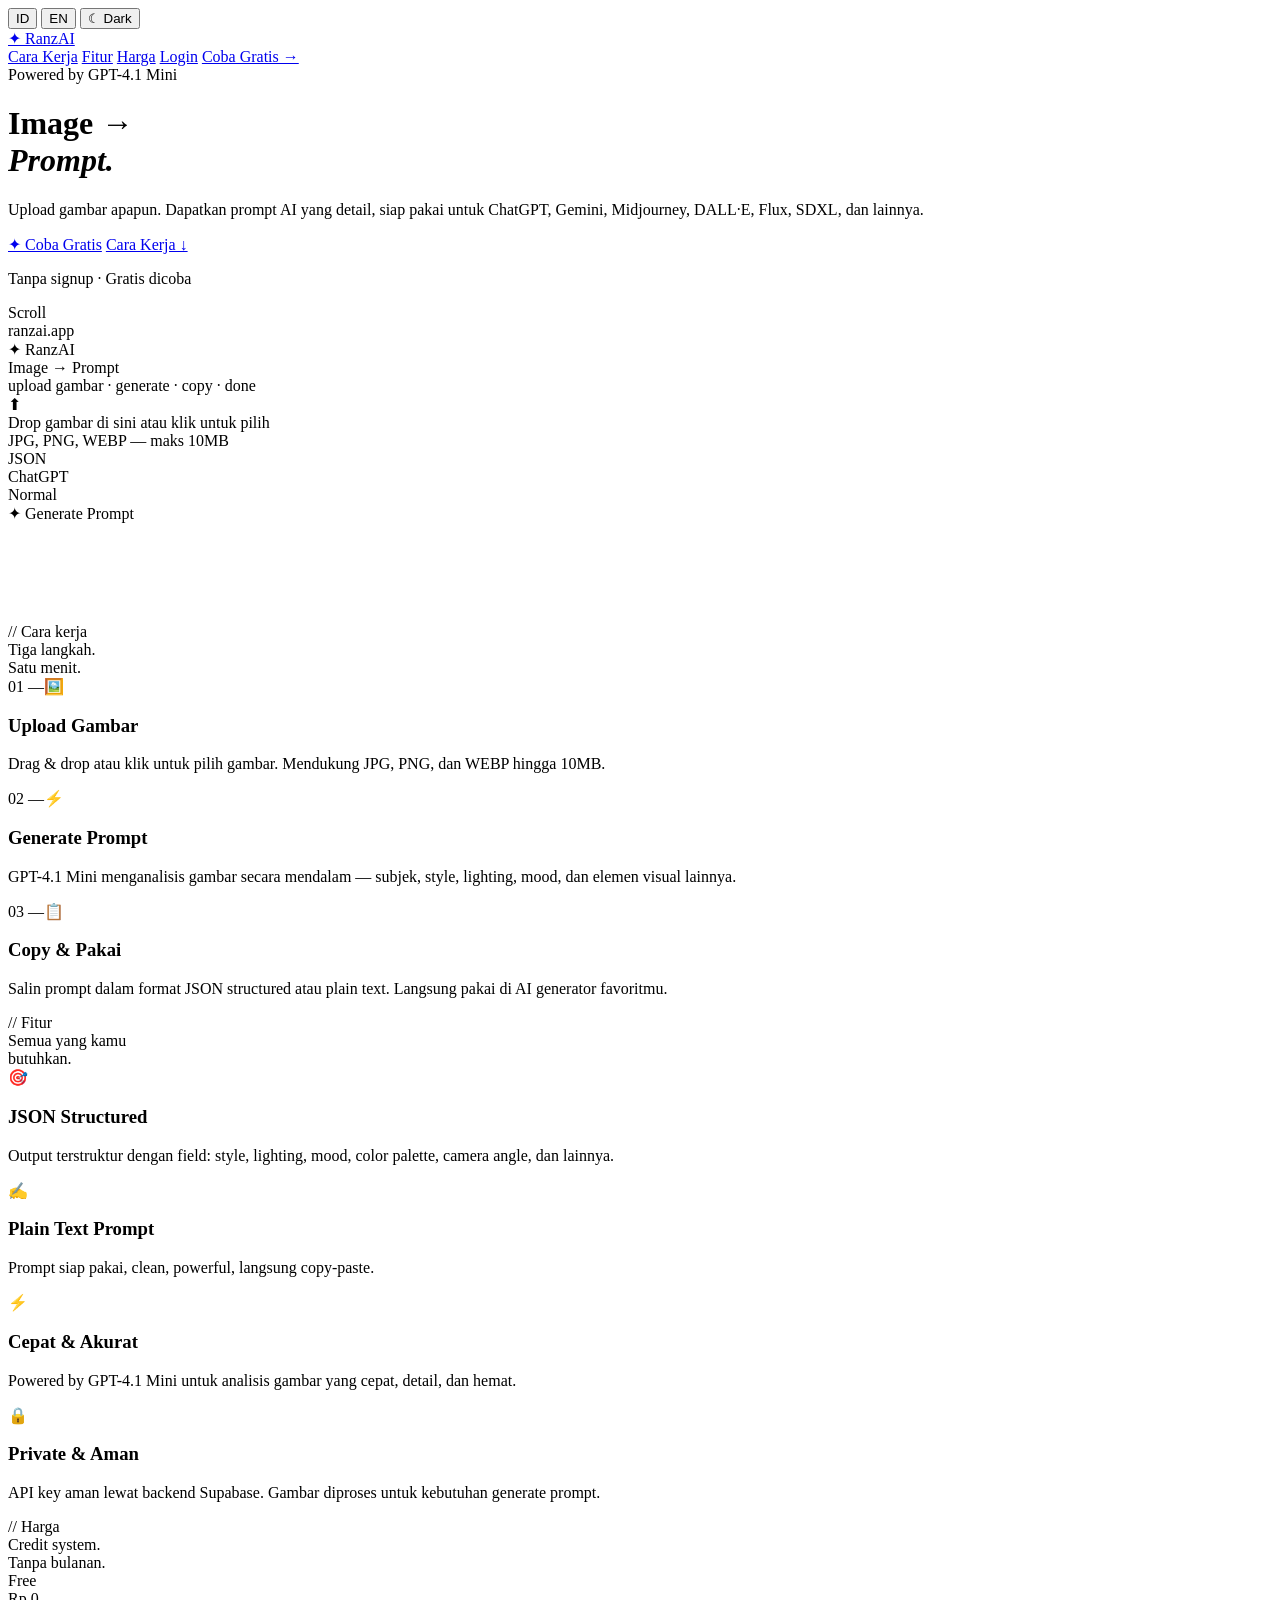
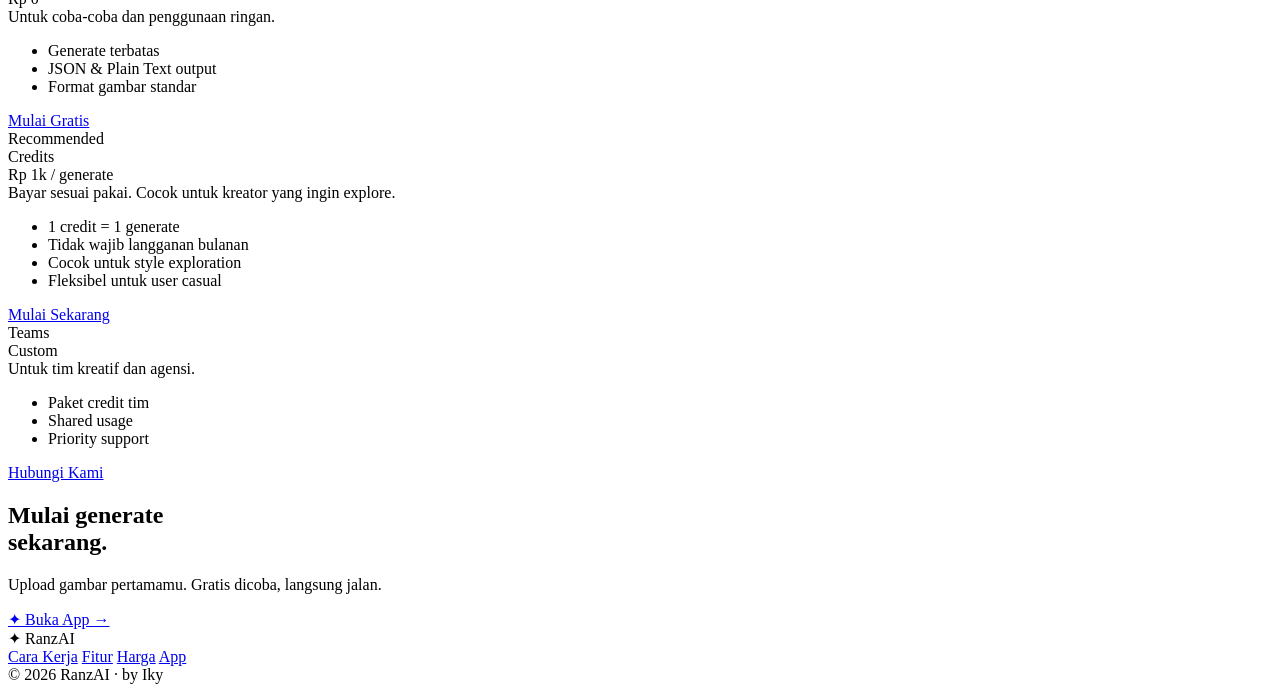
==== commit 55cdceb7: "Add files via upload" ====
--- a/index.html
+++ b/index.html
@@ -1,919 +1,143 @@
 <!DOCTYPE html>
-<html lang="id">
+<html lang="id" data-theme="dark">
 <head>
 <meta charset="UTF-8">
 <meta name="viewport" content="width=device-width, initial-scale=1.0">
 <title>RanzAI — Image Prompt Generator</title>
 <link href="https://fonts.googleapis.com/css2?family=Space+Mono:wght@400;700&family=Syne:wght@400;600;800&display=swap" rel="stylesheet">
-<style>
-  *, *::before, *::after { box-sizing: border-box; margin: 0; padding: 0; }
-
-  :root {
-    --bg: #0d0d0f;
-    --surface: #141417;
-    --border: #2a2a30;
-    --accent: #e8ff47;
-    --text: #f0f0f0;
-    --muted: #6b6b7a;
-    --radius: 12px;
-  }
-
-  html { scroll-behavior: smooth; }
-
-  body {
-    background: var(--bg);
-    color: var(--text);
-    font-family: 'Syne', sans-serif;
-    min-height: 100vh;
-    overflow-x: hidden;
-  }
-
-  body::before {
-    content: '';
-    position: fixed;
-    inset: 0;
-    background-image:
-      linear-gradient(rgba(255,255,255,.02) 1px, transparent 1px),
-      linear-gradient(90deg, rgba(255,255,255,.02) 1px, transparent 1px);
-    background-size: 40px 40px;
-    pointer-events: none;
-    z-index: 0;
-  }
-
-  /* NAV */
-  nav {
-    position: fixed;
-    top: 0; left: 0; right: 0;
-    z-index: 100;
-    display: flex;
-    align-items: center;
-    justify-content: space-between;
-    padding: 18px 40px;
-    background: rgba(13,13,15,.85);
-    backdrop-filter: blur(12px);
-    border-bottom: 1px solid var(--border);
-  }
-
-  .nav-logo {
-    font-family: 'Space Mono', monospace;
-    font-size: 13px;
-    font-weight: 700;
-    letter-spacing: 3px;
-    color: var(--accent);
-    text-decoration: none;
-    text-transform: uppercase;
-  }
-
-  .nav-links {
-    display: flex;
-    align-items: center;
-    gap: 32px;
-  }
-
-  .nav-links a {
-    font-family: 'Space Mono', monospace;
-    font-size: 11px;
-    letter-spacing: 1px;
-    color: var(--muted);
-    text-decoration: none;
-    text-transform: uppercase;
-    transition: color .2s;
-  }
-
-  .nav-links a:hover { color: var(--text); }
-
-  .nav-cta {
-    font-family: 'Space Mono', monospace;
-    font-size: 11px;
-    letter-spacing: 1px;
-    background: var(--accent);
-    color: #0d0d0f !important;
-    padding: 8px 18px;
-    border-radius: 6px;
-    text-decoration: none;
-    font-weight: 700;
-    text-transform: uppercase;
-    transition: background .2s, transform .15s;
-  }
-
-  .nav-cta:hover { background: #d4eb3a !important; transform: translateY(-1px); }
-
-  /* HERO */
-  .hero {
-    position: relative;
-    z-index: 1;
-    min-height: 100vh;
-    display: flex;
-    flex-direction: column;
-    align-items: center;
-    justify-content: center;
-    text-align: center;
-    padding: 120px 20px 80px;
-  }
-
-  .hero-badge {
-    display: inline-flex;
-    align-items: center;
-    gap: 8px;
-    font-family: 'Space Mono', monospace;
-    font-size: 10px;
-    letter-spacing: 3px;
-    color: var(--accent);
-    border: 1px solid rgba(232,255,71,.3);
-    padding: 6px 16px;
-    border-radius: 20px;
-    margin-bottom: 28px;
-    text-transform: uppercase;
-    background: rgba(232,255,71,.04);
-  }
-
-  .hero-badge::before {
-    content: '';
-    width: 6px; height: 6px;
-    background: var(--accent);
-    border-radius: 50%;
-    animation: pulse 2s ease-in-out infinite;
-  }
-
-  @keyframes pulse {
-    0%, 100% { opacity: 1; transform: scale(1); }
-    50% { opacity: .4; transform: scale(.7); }
-  }
-
-  h1 {
-    font-size: clamp(42px, 9vw, 88px);
-    font-weight: 800;
-    line-height: 1.0;
-    letter-spacing: -3px;
-    margin-bottom: 24px;
-  }
-
-  h1 em {
-    font-style: normal;
-    color: var(--accent);
-    position: relative;
-    display: inline-block;
-  }
-
-  /* Strikethrough arrow on "Image" */
-  .hero-sub {
-    font-family: 'Space Mono', monospace;
-    font-size: 14px;
-    color: var(--muted);
-    line-height: 1.8;
-    max-width: 480px;
-    margin: 0 auto 40px;
-    letter-spacing: .5px;
-  }
-
-  .hero-actions {
-    display: flex;
-    align-items: center;
-    gap: 16px;
-    flex-wrap: wrap;
-    justify-content: center;
-  }
-
-  .btn-primary {
-    display: inline-flex;
-    align-items: center;
-    gap: 10px;
-    background: var(--accent);
-    color: #0d0d0f;
-    border: none;
-    border-radius: var(--radius);
-    padding: 16px 32px;
-    font-family: 'Syne', sans-serif;
-    font-size: 15px;
-    font-weight: 800;
-    letter-spacing: 1px;
-    text-decoration: none;
-    text-transform: uppercase;
-    cursor: pointer;
-    transition: background .2s, transform .15s;
-  }
-
-  .btn-primary:hover { background: #d4eb3a; transform: translateY(-2px); }
-
-  .btn-ghost {
-    display: inline-flex;
-    align-items: center;
-    gap: 8px;
-    background: transparent;
-    color: var(--muted);
-    border: 1px solid var(--border);
-    border-radius: var(--radius);
-    padding: 16px 28px;
-    font-family: 'Space Mono', monospace;
-    font-size: 12px;
-    letter-spacing: 1px;
-    text-decoration: none;
-    text-transform: uppercase;
-    transition: border-color .2s, color .2s;
-  }
-
-  .btn-ghost:hover { border-color: var(--accent); color: var(--accent); }
-
-  .hero-note {
-    margin-top: 20px;
-    font-family: 'Space Mono', monospace;
-    font-size: 11px;
-    color: var(--muted);
-    letter-spacing: 1px;
-  }
-
-  /* SCROLL INDICATOR */
-  .scroll-hint {
-    position: absolute;
-    bottom: 40px;
-    left: 50%;
-    transform: translateX(-50%);
-    display: flex;
-    flex-direction: column;
-    align-items: center;
-    gap: 8px;
-    font-family: 'Space Mono', monospace;
-    font-size: 10px;
-    letter-spacing: 2px;
-    color: var(--muted);
-    text-transform: uppercase;
-    animation: bob 2.5s ease-in-out infinite;
-  }
-
-  @keyframes bob {
-    0%, 100% { transform: translateX(-50%) translateY(0); }
-    50% { transform: translateX(-50%) translateY(6px); }
-  }
-
-  .scroll-hint::after {
-    content: '';
-    width: 1px;
-    height: 32px;
-    background: linear-gradient(to bottom, var(--muted), transparent);
-  }
-
-  /* SECTION */
-  section {
-    position: relative;
-    z-index: 1;
-    max-width: 900px;
-    margin: 0 auto;
-    padding: 100px 24px;
-  }
-
-  .section-label {
-    font-family: 'Space Mono', monospace;
-    font-size: 10px;
-    letter-spacing: 4px;
-    color: var(--accent);
-    text-transform: uppercase;
-    margin-bottom: 16px;
-  }
-
-  .section-title {
-    font-size: clamp(28px, 4vw, 42px);
-    font-weight: 800;
-    letter-spacing: -1px;
-    line-height: 1.1;
-    margin-bottom: 56px;
-  }
-
-  /* HOW IT WORKS */
-  .steps {
-    display: grid;
-    grid-template-columns: repeat(auto-fit, minmax(220px, 1fr));
-    gap: 2px;
-  }
-
-  .step {
-    background: var(--surface);
-    border: 1px solid var(--border);
-    padding: 32px 28px;
-    position: relative;
-    transition: border-color .2s;
-  }
-
-  .step:first-child { border-radius: var(--radius) 0 0 var(--radius); }
-  .step:last-child { border-radius: 0 var(--radius) var(--radius) 0; }
-
-  .step:hover { border-color: rgba(232,255,71,.3); }
-
-  .step-num {
-    font-family: 'Space Mono', monospace;
-    font-size: 11px;
-    letter-spacing: 2px;
-    color: var(--accent);
-    margin-bottom: 20px;
-    display: block;
-  }
-
-  .step-icon {
-    font-size: 28px;
-    margin-bottom: 16px;
-    display: block;
-  }
-
-  .step h3 {
-    font-size: 17px;
-    font-weight: 800;
-    margin-bottom: 10px;
-    letter-spacing: -.3px;
-  }
-
-  .step p {
-    font-family: 'Space Mono', monospace;
-    font-size: 12px;
-    color: var(--muted);
-    line-height: 1.7;
-  }
-
-  /* DIVIDER */
-  .divider {
-    position: relative;
-    z-index: 1;
-    height: 1px;
-    background: var(--border);
-    max-width: 900px;
-    margin: 0 auto;
-  }
-
-  /* FEATURES */
-  .features {
-    display: grid;
-    grid-template-columns: repeat(auto-fit, minmax(200px, 1fr));
-    gap: 16px;
-  }
-
-  .feature {
-    background: var(--surface);
-    border: 1px solid var(--border);
-    border-radius: var(--radius);
-    padding: 28px 24px;
-    transition: border-color .2s, transform .2s;
-  }
-
-  .feature:hover {
-    border-color: rgba(232,255,71,.25);
-    transform: translateY(-3px);
-  }
-
-  .feature-icon {
-    width: 40px; height: 40px;
-    background: rgba(232,255,71,.08);
-    border: 1px solid rgba(232,255,71,.2);
-    border-radius: 8px;
-    display: flex;
-    align-items: center;
-    justify-content: center;
-    font-size: 18px;
-    margin-bottom: 16px;
-  }
-
-  .feature h3 {
-    font-size: 15px;
-    font-weight: 800;
-    margin-bottom: 8px;
-    letter-spacing: -.2px;
-  }
-
-  .feature p {
-    font-family: 'Space Mono', monospace;
-    font-size: 11px;
-    color: var(--muted);
-    line-height: 1.7;
-  }
-
-  /* PREVIEW / MOCKUP */
-  .mockup-wrap {
-    margin-top: 0;
-    background: var(--surface);
-    border: 1px solid var(--border);
-    border-radius: 16px;
-    overflow: hidden;
-  }
-
-  .mockup-bar {
-    display: flex;
-    align-items: center;
-    gap: 8px;
-    padding: 12px 16px;
-    border-bottom: 1px solid var(--border);
-    background: #1a1a1f;
-  }
-
-  .mockup-dot {
-    width: 10px; height: 10px;
-    border-radius: 50%;
-  }
-
-  .mockup-dot:nth-child(1) { background: #ff5f57; }
-  .mockup-dot:nth-child(2) { background: #febc2e; }
-  .mockup-dot:nth-child(3) { background: #28c840; }
-
-  .mockup-url {
-    flex: 1;
-    background: #0d0d0f;
-    border: 1px solid var(--border);
-    border-radius: 6px;
-    padding: 5px 12px;
-    font-family: 'Space Mono', monospace;
-    font-size: 11px;
-    color: var(--muted);
-    text-align: center;
-    margin: 0 8px;
-  }
-
-  .mockup-body {
-    padding: 32px 28px;
-  }
-
-  .mock-header {
-    text-align: center;
-    margin-bottom: 24px;
-  }
-
-  .mock-badge {
-    display: inline-block;
-    font-family: 'Space Mono', monospace;
-    font-size: 9px;
-    letter-spacing: 3px;
-    color: var(--accent);
-    border: 1px solid var(--accent);
-    padding: 3px 10px;
-    border-radius: 20px;
-    margin-bottom: 10px;
-  }
-
-  .mock-title {
-    font-size: 28px;
-    font-weight: 800;
-    letter-spacing: -1px;
-  }
-
-  .mock-title span { color: var(--accent); }
-
-  .mock-sub {
-    font-family: 'Space Mono', monospace;
-    font-size: 10px;
-    color: var(--muted);
-    margin-top: 6px;
-  }
-
-  .mock-upload {
-    background: #0d0d0f;
-    border: 2px dashed var(--border);
-    border-radius: 10px;
-    padding: 28px;
-    text-align: center;
-    margin-bottom: 14px;
-  }
-
-  .mock-upload-icon {
-    font-size: 22px;
-    margin-bottom: 8px;
-    display: block;
-    color: var(--muted);
-  }
-
-  .mock-upload-text {
-    font-size: 12px;
-    font-weight: 600;
-    color: var(--text);
-    margin-bottom: 4px;
-  }
-
-  .mock-upload-hint {
-    font-family: 'Space Mono', monospace;
-    font-size: 10px;
-    color: var(--muted);
-  }
-
-  .mock-formats {
-    display: flex;
-    gap: 8px;
-    margin-bottom: 14px;
-  }
-
-  .mock-fmt {
-    flex: 1;
-    background: #0d0d0f;
-    border: 1px solid var(--border);
-    border-radius: 6px;
-    padding: 8px;
-    font-family: 'Space Mono', monospace;
-    font-size: 9px;
-    color: var(--muted);
-    text-align: center;
-  }
-
-  .mock-fmt.active {
-    border-color: var(--accent);
-    color: var(--accent);
-    background: rgba(232,255,71,.05);
-  }
-
-  .mock-btn {
-    width: 100%;
-    background: var(--accent);
-    color: #0d0d0f;
-    border: none;
-    border-radius: 8px;
-    padding: 12px;
-    font-family: 'Syne', sans-serif;
-    font-size: 12px;
-    font-weight: 800;
-    letter-spacing: 1px;
-    text-transform: uppercase;
-    text-align: center;
-  }
-
-  /* PRICING */
-  .pricing-grid {
-    display: grid;
-    grid-template-columns: repeat(auto-fit, minmax(240px, 1fr));
-    gap: 16px;
-  }
-
-  .price-card {
-    background: var(--surface);
-    border: 1px solid var(--border);
-    border-radius: var(--radius);
-    padding: 32px 28px;
-    position: relative;
-    transition: border-color .2s;
-  }
-
-  .price-card.featured {
-    border-color: var(--accent);
-    background: rgba(232,255,71,.03);
-  }
-
-  .price-tag {
-    display: inline-block;
-    font-family: 'Space Mono', monospace;
-    font-size: 9px;
-    letter-spacing: 2px;
-    background: var(--accent);
-    color: #0d0d0f;
-    padding: 3px 10px;
-    border-radius: 20px;
-    margin-bottom: 20px;
-    text-transform: uppercase;
-    font-weight: 700;
-  }
-
-  .price-name {
-    font-size: 20px;
-    font-weight: 800;
-    margin-bottom: 6px;
-  }
-
-  .price-amount {
-    font-family: 'Space Mono', monospace;
-    font-size: 32px;
-    font-weight: 700;
-    color: var(--accent);
-    margin-bottom: 4px;
-  }
-
-  .price-amount span {
-    font-size: 13px;
-    color: var(--muted);
-  }
-
-  .price-desc {
-    font-family: 'Space Mono', monospace;
-    font-size: 11px;
-    color: var(--muted);
-    margin-bottom: 24px;
-    line-height: 1.6;
-  }
-
-  .price-features {
-    list-style: none;
-    display: flex;
-    flex-direction: column;
-    gap: 10px;
-    margin-bottom: 28px;
-  }
-
-  .price-features li {
-    font-family: 'Space Mono', monospace;
-    font-size: 11px;
-    color: var(--muted);
-    display: flex;
-    align-items: flex-start;
-    gap: 10px;
-    line-height: 1.5;
-  }
-
-  .price-features li::before {
-    content: '✓';
-    color: var(--accent);
-    font-weight: 700;
-    flex-shrink: 0;
-  }
-
-  .price-btn {
-    display: block;
-    text-align: center;
-    padding: 12px;
-    border-radius: 8px;
-    font-family: 'Space Mono', monospace;
-    font-size: 12px;
-    font-weight: 700;
-    letter-spacing: 1px;
-    text-transform: uppercase;
-    text-decoration: none;
-    transition: all .2s;
-  }
-
-  .price-btn-primary {
-    background: var(--accent);
-    color: #0d0d0f;
-  }
-
-  .price-btn-primary:hover { background: #d4eb3a; }
-
-  .price-btn-ghost {
-    background: transparent;
-    color: var(--muted);
-    border: 1px solid var(--border);
-  }
-
-  .price-btn-ghost:hover { border-color: var(--accent); color: var(--accent); }
-
-  /* CTA SECTION */
-  .cta-section {
-    position: relative;
-    z-index: 1;
-    text-align: center;
-    padding: 100px 24px;
-    border-top: 1px solid var(--border);
-  }
-
-  .cta-section h2 {
-    font-size: clamp(32px, 6vw, 60px);
-    font-weight: 800;
-    letter-spacing: -2px;
-    line-height: 1.05;
-    margin-bottom: 20px;
-  }
-
-  .cta-section h2 em {
-    font-style: normal;
-    color: var(--accent);
-  }
-
-  .cta-section p {
-    font-family: 'Space Mono', monospace;
-    font-size: 13px;
-    color: var(--muted);
-    margin-bottom: 36px;
-    max-width: 400px;
-    margin-left: auto;
-    margin-right: auto;
-    line-height: 1.7;
-  }
-
-  /* FOOTER */
-  footer {
-    position: relative;
-    z-index: 1;
-    border-top: 1px solid var(--border);
-    padding: 28px 40px;
-    display: flex;
-    align-items: center;
-    justify-content: space-between;
-    flex-wrap: wrap;
-    gap: 12px;
-  }
-
-  .footer-logo {
-    font-family: 'Space Mono', monospace;
-    font-size: 12px;
-    font-weight: 700;
-    letter-spacing: 3px;
-    color: var(--accent);
-    text-transform: uppercase;
-  }
-
-  .footer-copy {
-    font-family: 'Space Mono', monospace;
-    font-size: 11px;
-    color: var(--muted);
-  }
-
-  .footer-links {
-    display: flex;
-    gap: 24px;
-  }
-
-  .footer-links a {
-    font-family: 'Space Mono', monospace;
-    font-size: 11px;
-    color: var(--muted);
-    text-decoration: none;
-    letter-spacing: 1px;
-    text-transform: uppercase;
-    transition: color .2s;
-  }
-
-  .footer-links a:hover { color: var(--accent); }
-
-  /* RESPONSIVE */
-  @media (max-width: 640px) {
-    nav { padding: 16px 20px; }
-    .nav-links { gap: 16px; }
-    .nav-links a:not(.nav-cta) { display: none; }
-    footer { padding: 24px 20px; flex-direction: column; text-align: center; }
-    .step:first-child { border-radius: var(--radius) var(--radius) 0 0; }
-    .step:last-child { border-radius: 0 0 var(--radius) var(--radius); }
-    .steps { gap: 0; }
-  }
-</style>
+<link rel="stylesheet" href="assets/css/style.css">
 </head>
 <body>
 
-<!-- NAV -->
+<div class="top-controls">
+  <button class="control-btn" data-lang-btn="id">ID</button>
+  <button class="control-btn" data-lang-btn="en">EN</button>
+  <button class="control-btn" data-theme-toggle>☾ Dark</button>
+</div>
+
 <nav>
   <a href="#" class="nav-logo">✦ RanzAI</a>
   <div class="nav-links">
-    <a href="#how">How it works</a>
-    <a href="#features">Features</a>
-    <a href="#pricing">Pricing</a>
-    <a href="app.html" class="nav-cta">Try Free →</a>
+    <a href="#how" data-i18n="nav_how">Cara Kerja</a>
+    <a href="#features" data-i18n="nav_features">Fitur</a>
+    <a href="#pricing" data-i18n="nav_pricing">Harga</a>
+    <a href="auth/login.html" data-i18n="nav_login">Login</a>
+    <a href="app.html" class="nav-cta" data-i18n="nav_try">Coba Gratis →</a>
   </div>
 </nav>
 
-<!-- HERO -->
 <div class="hero">
-  <div class="hero-badge">Powered by Claude Vision</div>
-  <h1>Image →<br><em>Prompt.</em></h1>
-  <p class="hero-sub">
-    Upload gambar apapun. Dapatkan prompt AI yang detail, siap pakai untuk Midjourney, DALL·E, atau Stable Diffusion.
-  </p>
+  <div class="hero-badge" data-i18n="hero_badge">Powered by GPT-4.1 Mini</div>
+  <h1><span data-i18n="hero_title_prefix">Image →</span><br><em data-i18n="hero_title_accent">Prompt.</em></h1>
+  <p class="hero-sub" data-i18n="hero_sub">Upload gambar apapun. Dapatkan prompt AI yang detail, siap pakai untuk ChatGPT, Gemini, Midjourney, DALL·E, Flux, SDXL, dan lainnya.</p>
   <div class="hero-actions">
-    <a href="app.html" class="btn-primary">✦ Coba Gratis</a>
-    <a href="#how" class="btn-ghost">Cara Kerja ↓</a>
+    <a href="app.html" class="btn-primary" data-i18n="hero_cta">✦ Coba Gratis</a>
+    <a href="#how" class="btn-ghost" data-i18n="hero_ghost">Cara Kerja ↓</a>
   </div>
-  <p class="hero-note">No signup required · Free to try</p>
-  <div class="scroll-hint">Scroll</div>
+  <p class="hero-note" data-i18n="hero_note">Tanpa signup · Gratis dicoba</p>
+  <div class="scroll-hint" data-i18n="scroll">Scroll</div>
 </div>
 
-<!-- APP MOCKUP -->
-<section style="padding-top: 0; padding-bottom: 100px;">
+<section style="padding-top:0;padding-bottom:100px;">
   <div class="mockup-wrap">
     <div class="mockup-bar">
-      <div class="mockup-dot"></div>
-      <div class="mockup-dot"></div>
-      <div class="mockup-dot"></div>
-      <div class="mockup-url">ranzai.app</div>
+      <div class="mockup-dot"></div><div class="mockup-dot"></div><div class="mockup-dot"></div>
+      <div class="mockup-url" data-i18n="mock_url">ranzai.app</div>
     </div>
     <div class="mockup-body">
       <div class="mock-header">
         <div class="mock-badge">✦ RanzAI</div>
         <div class="mock-title">Image → <span>Prompt</span></div>
-        <div class="mock-sub">upload gambar · generate · copy · done</div>
+        <div class="mock-sub" data-i18n="mock_sub">upload gambar · generate · copy · done</div>
       </div>
       <div class="mock-upload">
         <span class="mock-upload-icon">⬆</span>
-        <div class="mock-upload-text">Drop gambar di sini atau klik untuk pilih</div>
-        <div class="mock-upload-hint">JPG, PNG, WEBP — maks 10MB</div>
+        <div class="mock-upload-text" data-i18n="upload_text">Drop gambar di sini atau klik untuk pilih</div>
+        <div class="mock-upload-hint" data-i18n="upload_hint">JPG, PNG, WEBP — maks 10MB</div>
       </div>
       <div class="mock-formats">
-        <div class="mock-fmt active">JSON Structured</div>
-        <div class="mock-fmt">Plain Text</div>
-        <div class="mock-fmt">Keduanya</div>
+        <div class="mock-fmt active">JSON</div>
+        <div class="mock-fmt">ChatGPT</div>
+        <div class="mock-fmt">Normal</div>
       </div>
-      <div class="mock-btn">✦ Generate Prompt</div>
+      <div class="mock-btn" data-i18n="mock_btn">✦ Generate Prompt</div>
     </div>
   </div>
 </section>
 
 <div class="divider"></div>
 
-<!-- HOW IT WORKS -->
 <section id="how">
-  <div class="section-label">// How it works</div>
-  <div class="section-title">Tiga langkah.<br>Satu menit.</div>
+  <div class="section-label" data-i18n="how_label">// Cara kerja</div>
+  <div class="section-title" data-i18n="how_title">Tiga langkah.<br>Satu menit.</div>
   <div class="steps">
-    <div class="step">
-      <span class="step-num">01 —</span>
-      <span class="step-icon">🖼️</span>
-      <h3>Upload Gambar</h3>
-      <p>Drag & drop atau klik untuk pilih gambar. Mendukung JPG, PNG, dan WEBP hingga 10MB.</p>
-    </div>
-    <div class="step">
-      <span class="step-num">02 —</span>
-      <span class="step-icon">⚡</span>
-      <h3>Generate Prompt</h3>
-      <p>Claude Vision menganalisis gambar secara mendalam — subjek, style, lighting, mood, dan lebih banyak lagi.</p>
-    </div>
-    <div class="step">
-      <span class="step-num">03 —</span>
-      <span class="step-icon">📋</span>
-      <h3>Copy & Pakai</h3>
-      <p>Salin prompt dalam format JSON structured atau plain text. Langsung pakai di AI generator favoritmu.</p>
-    </div>
+    <div class="step"><span class="step-num">01 —</span><span class="step-icon">🖼️</span><h3 data-i18n="step1_title">Upload Gambar</h3><p data-i18n="step1_text">Drag & drop atau klik untuk pilih gambar. Mendukung JPG, PNG, dan WEBP hingga 10MB.</p></div>
+    <div class="step"><span class="step-num">02 —</span><span class="step-icon">⚡</span><h3 data-i18n="step2_title">Generate Prompt</h3><p data-i18n="step2_text">GPT-4.1 Mini menganalisis gambar secara mendalam — subjek, style, lighting, mood, dan elemen visual lainnya.</p></div>
+    <div class="step"><span class="step-num">03 —</span><span class="step-icon">📋</span><h3 data-i18n="step3_title">Copy & Pakai</h3><p data-i18n="step3_text">Salin prompt dalam format JSON structured atau plain text. Langsung pakai di AI generator favoritmu.</p></div>
   </div>
 </section>
 
 <div class="divider"></div>
 
-<!-- FEATURES -->
 <section id="features">
-  <div class="section-label">// Features</div>
-  <div class="section-title">Semua yang kamu<br>butuhkan.</div>
+  <div class="section-label" data-i18n="features_label">// Fitur</div>
+  <div class="section-title" data-i18n="features_title">Semua yang kamu<br>butuhkan.</div>
   <div class="features">
-    <div class="feature">
-      <div class="feature-icon">🎯</div>
-      <h3>JSON Structured</h3>
-      <p>Output terstruktur dengan field: style, lighting, mood, color palette, camera angle, dan lainnya.</p>
-    </div>
-    <div class="feature">
-      <div class="feature-icon">✍️</div>
-      <h3>Plain Text Prompt</h3>
-      <p>Format Midjourney-style siap pakai. Concise, powerful, langsung copy-paste.</p>
-    </div>
-    <div class="feature">
-      <div class="feature-icon">⚡</div>
-      <h3>Cepat & Akurat</h3>
-      <p>Powered by Claude Vision — model AI terbaik untuk analisis gambar yang detail dan akurat.</p>
-    </div>
-    <div class="feature">
-      <div class="feature-icon">🔒</div>
-      <h3>Private & Aman</h3>
-      <p>Gambarmu tidak disimpan. Proses langsung di session kamu, tidak ada data yang di-log.</p>
-    </div>
+    <div class="feature"><div class="feature-icon">🎯</div><h3 data-i18n="f1_title">JSON Structured</h3><p data-i18n="f1_text">Output terstruktur dengan field: style, lighting, mood, color palette, camera angle, dan lainnya.</p></div>
+    <div class="feature"><div class="feature-icon">✍️</div><h3 data-i18n="f2_title">Plain Text Prompt</h3><p data-i18n="f2_text">Prompt siap pakai, clean, powerful, langsung copy-paste.</p></div>
+    <div class="feature"><div class="feature-icon">⚡</div><h3 data-i18n="f3_title">Cepat & Akurat</h3><p data-i18n="f3_text">Powered by GPT-4.1 Mini untuk analisis gambar yang cepat, detail, dan hemat.</p></div>
+    <div class="feature"><div class="feature-icon">🔒</div><h3 data-i18n="f4_title">Private & Aman</h3><p data-i18n="f4_text">API key aman lewat backend Supabase. Gambar diproses untuk kebutuhan generate prompt.</p></div>
   </div>
 </section>
 
 <div class="divider"></div>
 
-<!-- PRICING -->
 <section id="pricing">
-  <div class="section-label">// Pricing</div>
-  <div class="section-title">Simple.<br>Transparan.</div>
+  <div class="section-label" data-i18n="pricing_label">// Harga</div>
+  <div class="section-title" data-i18n="pricing_title">Credit system.<br>Tanpa bulanan.</div>
   <div class="pricing-grid">
     <div class="price-card">
-      <div class="price-name">Free</div>
-      <div class="price-amount">Rp 0 <span>/ bulan</span></div>
-      <div class="price-desc">Untuk coba-coba dan penggunaan ringan.</div>
-      <ul class="price-features">
-        <li>5 generate per hari</li>
-        <li>JSON & Plain Text output</li>
-        <li>Format gambar standar</li>
-      </ul>
-      <a href="app.html" class="price-btn price-btn-ghost">Mulai Gratis</a>
+      <div class="price-name" data-i18n="free_name">Free</div>
+      <div class="price-amount">Rp 0</div>
+      <div class="price-desc" data-i18n="free_desc">Untuk coba-coba dan penggunaan ringan.</div>
+      <ul class="price-features"><li data-i18n="free_f1">Generate terbatas</li><li data-i18n="free_f2">JSON & Plain Text output</li><li data-i18n="free_f3">Format gambar standar</li></ul>
+      <a href="app.html" class="price-btn price-btn-ghost" data-i18n="start_free">Mulai Gratis</a>
     </div>
     <div class="price-card featured">
-      <div class="price-tag">Most Popular</div>
-      <div class="price-name">Pro</div>
-      <div class="price-amount">Rp 49k <span>/ bulan</span></div>
-      <div class="price-desc">Untuk kreator dan desainer aktif.</div>
-      <ul class="price-features">
-        <li>Unlimited generate</li>
-        <li>JSON & Plain Text output</li>
-        <li>History 30 hari</li>
-        <li>Priority processing</li>
-        <li>No watermark</li>
-      </ul>
-      <a href="app.html" class="price-btn price-btn-primary">Mulai Sekarang</a>
+      <div class="price-tag" data-i18n="credit_tag">Recommended</div>
+      <div class="price-name" data-i18n="credit_name">Credits</div>
+      <div class="price-amount">Rp 1k <span>/ generate</span></div>
+      <div class="price-desc" data-i18n="credit_desc">Bayar sesuai pakai. Cocok untuk kreator yang ingin explore.</div>
+      <ul class="price-features"><li data-i18n="credit_f1">1 credit = 1 generate</li><li data-i18n="credit_f2">Tidak wajib langganan bulanan</li><li data-i18n="credit_f3">Cocok untuk style exploration</li><li data-i18n="credit_f4">Fleksibel untuk user casual</li></ul>
+      <a href="app.html" class="price-btn price-btn-primary" data-i18n="start_now">Mulai Sekarang</a>
     </div>
     <div class="price-card">
-      <div class="price-name">Teams</div>
-      <div class="price-amount">Rp 99k <span>/ bulan</span></div>
-      <div class="price-desc">Untuk tim kreatif dan agensi.</div>
-      <ul class="price-features">
-        <li>Semua fitur Pro</li>
-        <li>Up to 5 seat</li>
-        <li>Shared history</li>
-        <li>Priority support</li>
-      </ul>
-      <a href="app.html" class="price-btn price-btn-ghost">Hubungi Kami</a>
+      <div class="price-name" data-i18n="teams_name">Teams</div>
+      <div class="price-amount">Custom</div>
+      <div class="price-desc" data-i18n="teams_desc">Untuk tim kreatif dan agensi.</div>
+      <ul class="price-features"><li data-i18n="teams_f1">Paket credit tim</li><li data-i18n="teams_f2">Shared usage</li><li data-i18n="teams_f3">Priority support</li></ul>
+      <a href="app.html" class="price-btn price-btn-ghost" data-i18n="contact">Hubungi Kami</a>
     </div>
   </div>
 </section>
 
-<!-- CTA -->
 <div class="cta-section">
-  <h2>Mulai generate<br><em>sekarang.</em></h2>
-  <p>Upload gambar pertamamu. Gratis, tanpa signup, langsung jalan.</p>
-  <a href="app.html" class="btn-primary">✦ Buka App →</a>
+  <h2 data-i18n="cta_title">Mulai generate<br>sekarang.</h2>
+  <p data-i18n="cta_text">Upload gambar pertamamu. Gratis dicoba, langsung jalan.</p>
+  <a href="app.html" class="btn-primary" data-i18n="cta_btn">✦ Buka App →</a>
 </div>
 
-<!-- FOOTER -->
-<footer>
+<footer class="site-footer">
   <div class="footer-logo">✦ RanzAI</div>
   <div class="footer-links">
-    <a href="#how">How it works</a>
-    <a href="#features">Features</a>
-    <a href="#pricing">Pricing</a>
+    <a href="#how" data-i18n="nav_how">Cara Kerja</a>
+    <a href="#features" data-i18n="nav_features">Fitur</a>
+    <a href="#pricing" data-i18n="nav_pricing">Harga</a>
     <a href="app.html">App</a>
   </div>
-  <div class="footer-copy">© 2025 RanzAI · by Iky</div>
+  <div class="footer-copy" data-i18n="footer_copy">© 2026 RanzAI · by Iky</div>
 </footer>
 
+<script src="assets/js/ui.js" defer></script>
 </body>
 </html>
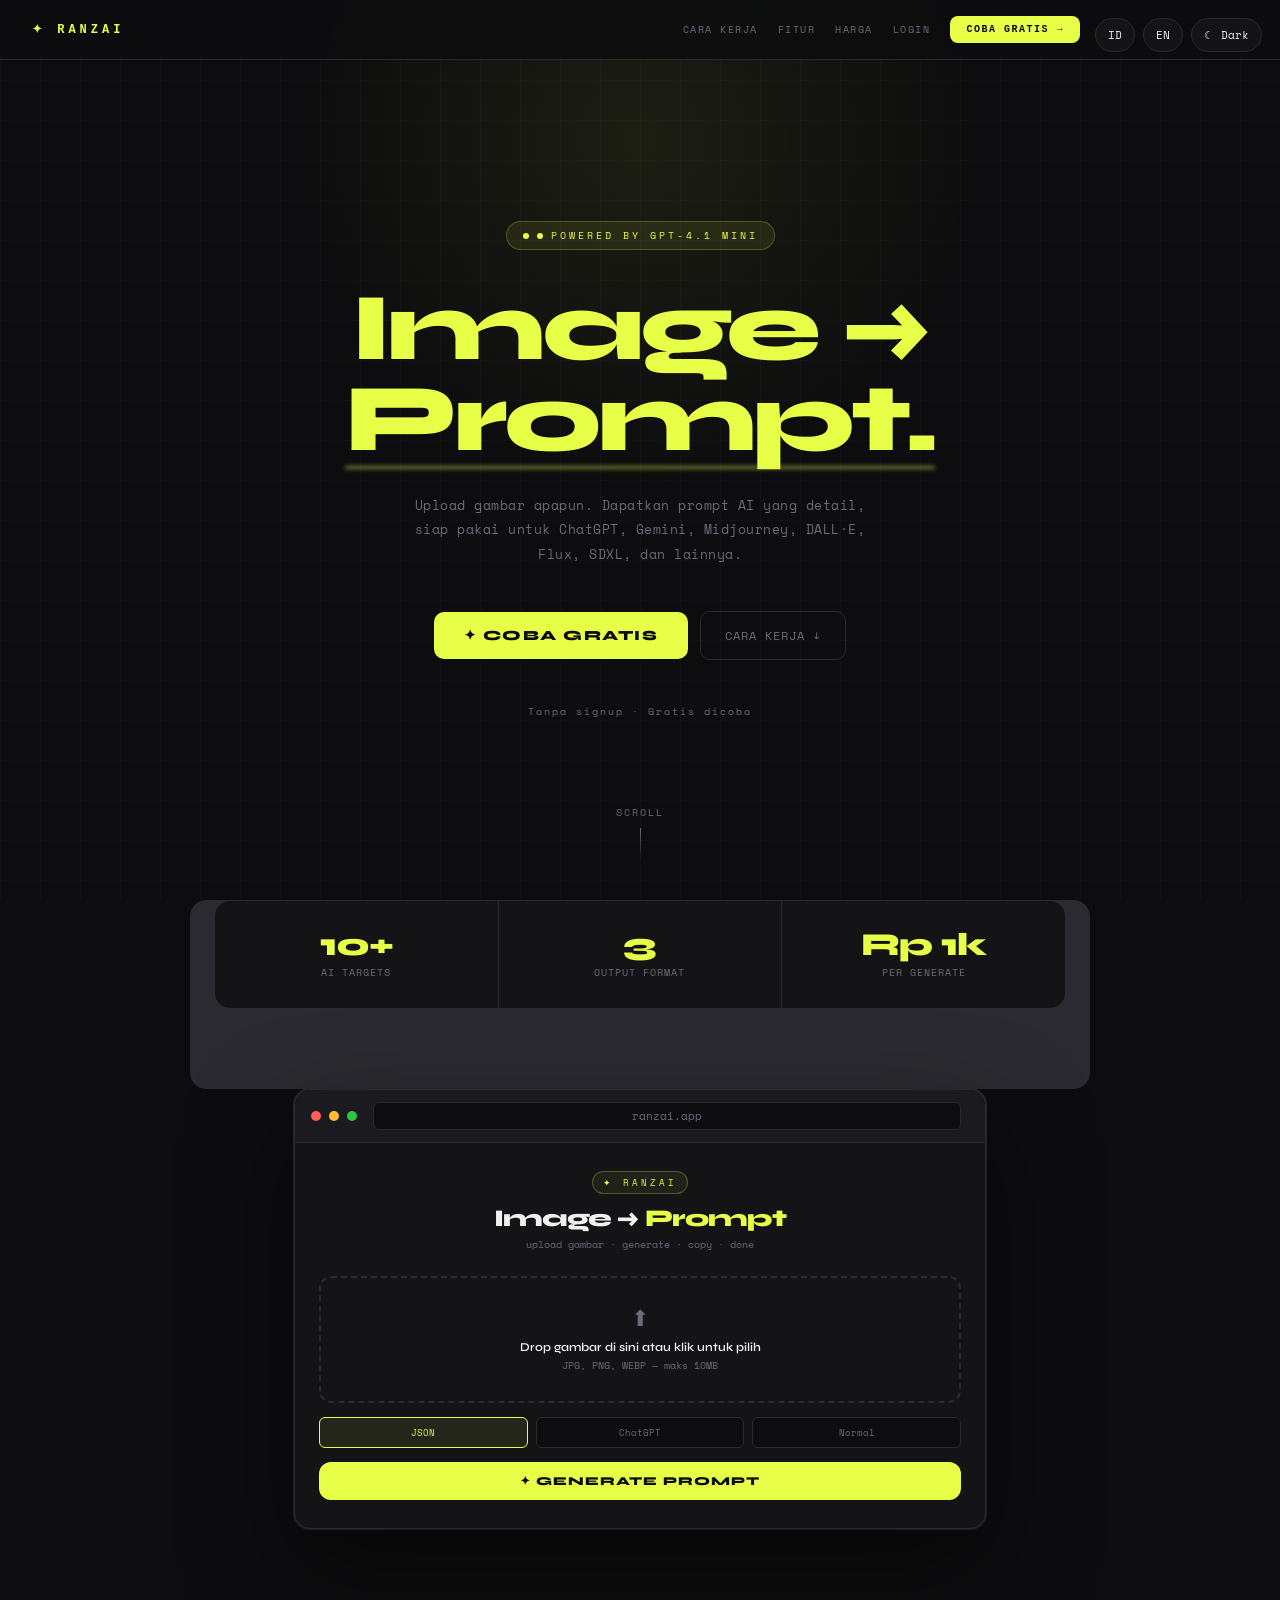
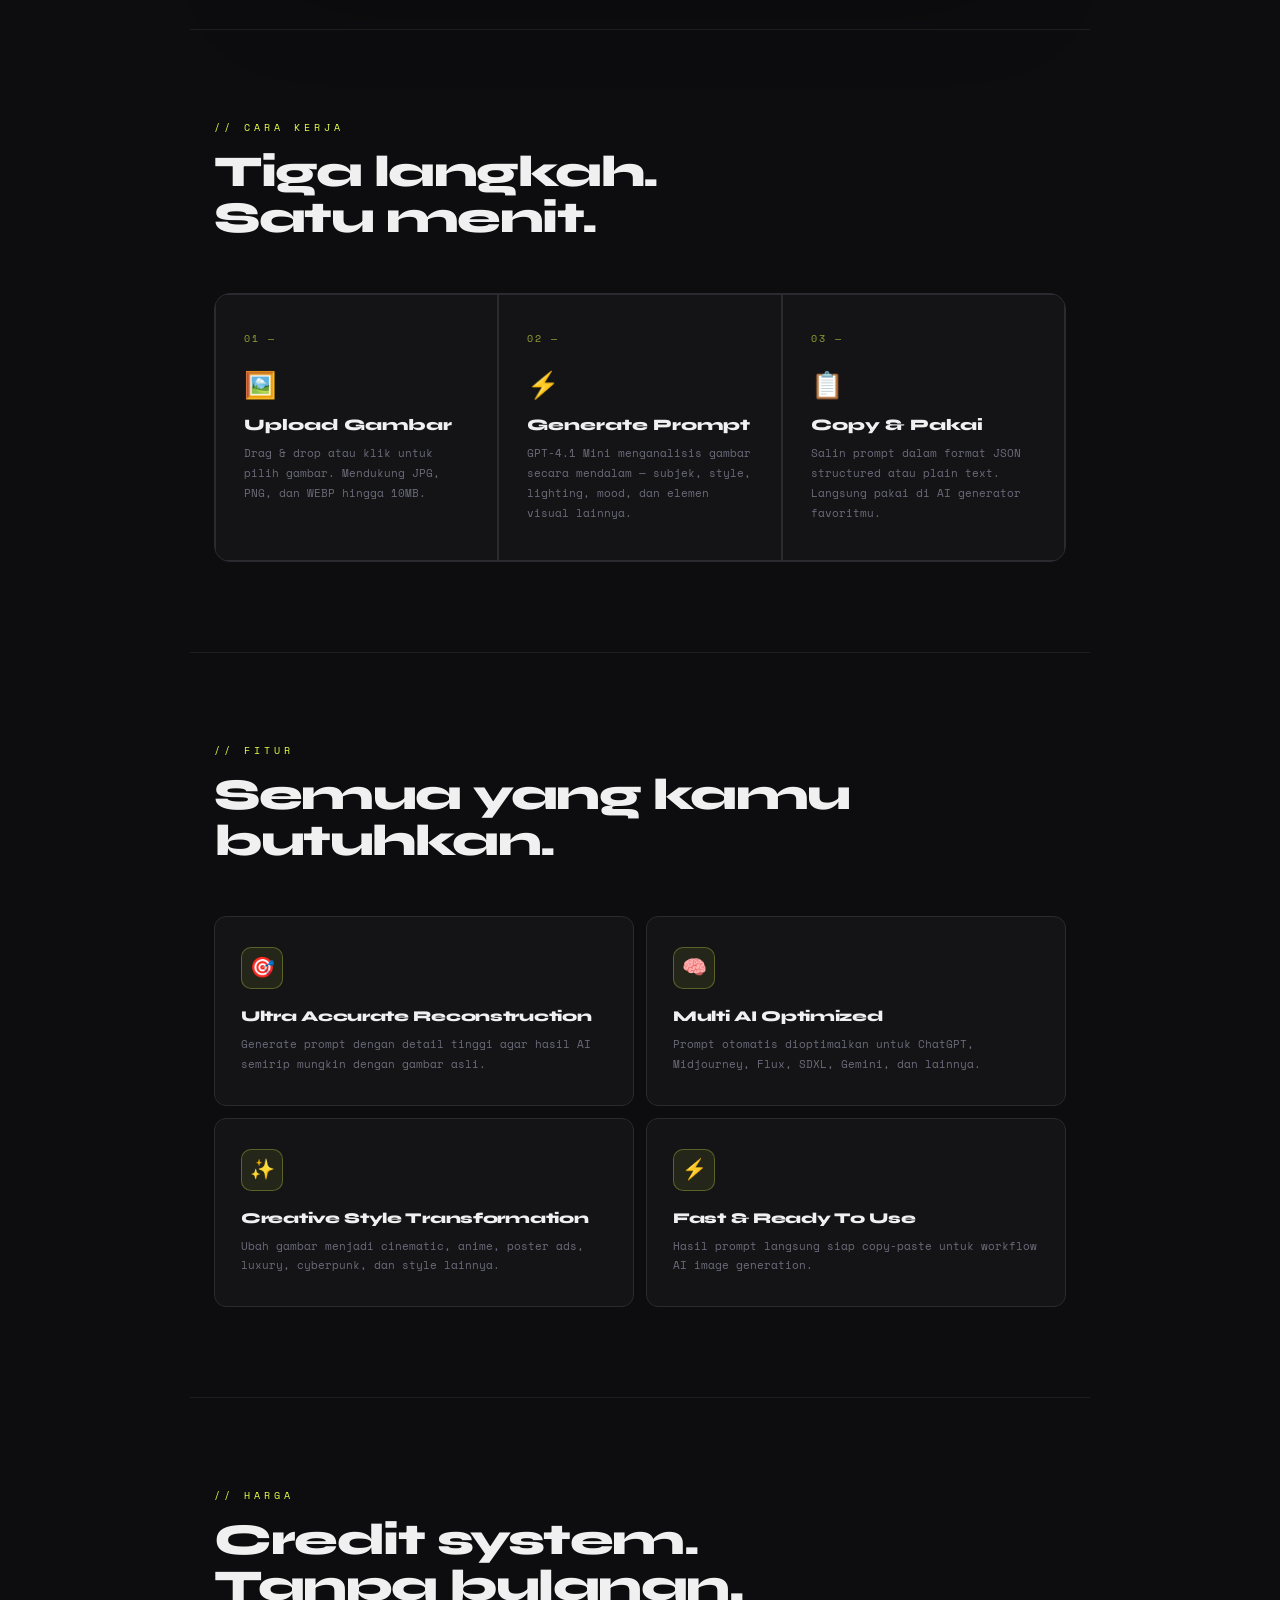
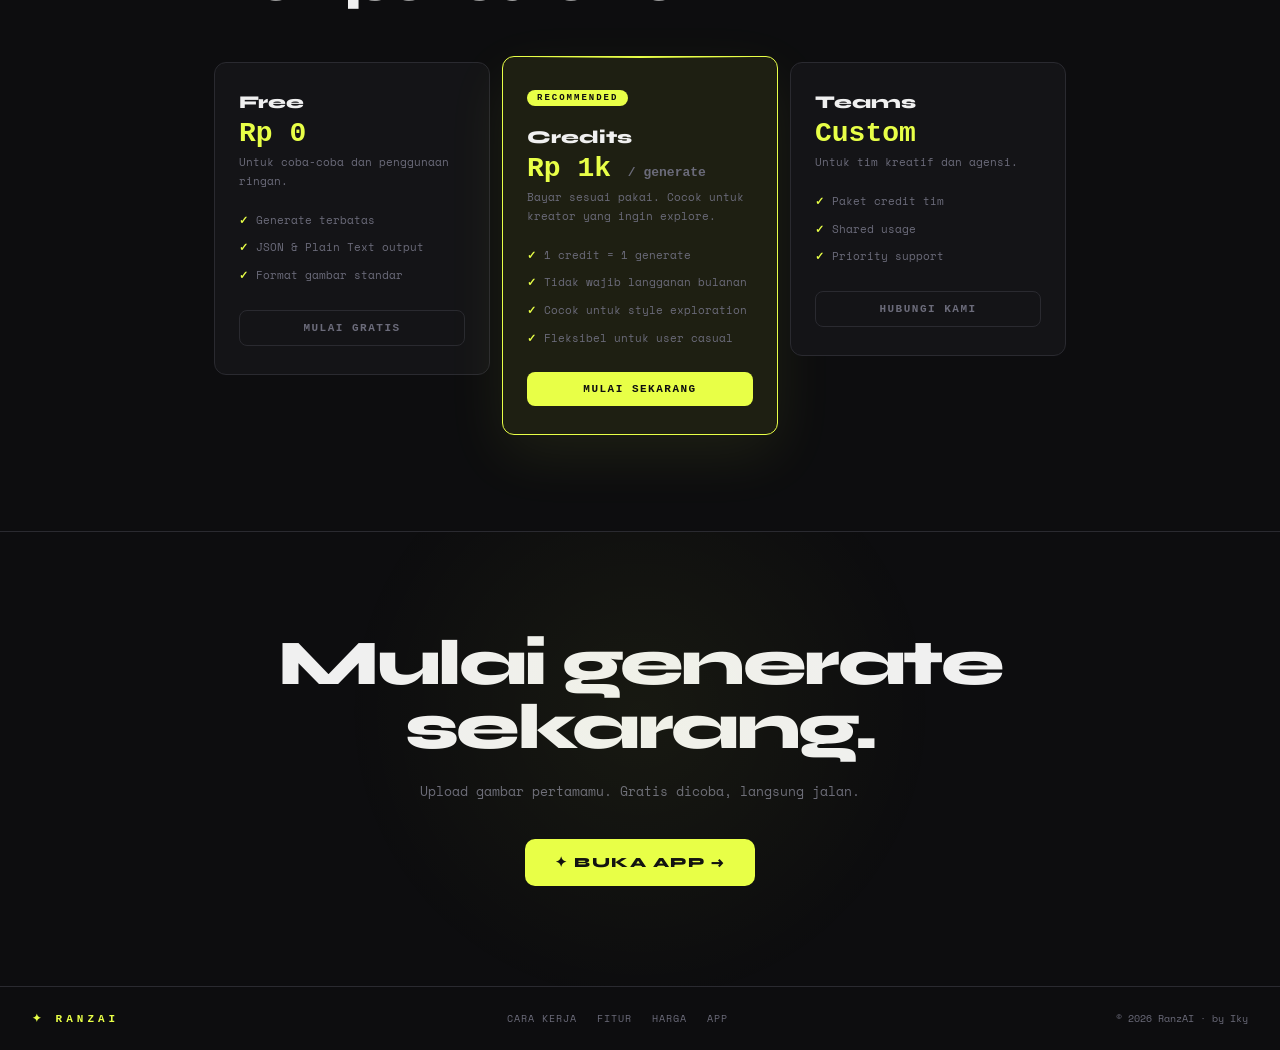
==== commit 536e91cf: "Enhance hero section and overall styling Updated hero section and added new styling for enhanced vis" ====
--- a/index.html
+++ b/index.html
@@ -6,6 +6,467 @@
 <title>RanzAI — Image Prompt Generator</title>
 <link href="https://fonts.googleapis.com/css2?family=Space+Mono:wght@400;700&family=Syne:wght@400;600;800&display=swap" rel="stylesheet">
 <link rel="stylesheet" href="assets/css/style.css">
+<style>
+
+/* ═══ HERO ENHANCEMENTS ═══ */
+.hero {
+  padding: 140px 20px 100px;
+  gap: 0;
+}
+
+.hero-badge {
+  background: rgba(232,255,71,.08);
+  border: 1px solid rgba(232,255,71,.22);
+  color: var(--accent);
+  font-family: 'Space Mono', monospace;
+  font-size: 10px;
+  letter-spacing: 3px;
+  padding: 6px 16px;
+  border-radius: 999px;
+  display: inline-flex;
+  align-items: center;
+  gap: 8px;
+  margin-bottom: 32px;
+  text-transform: uppercase;
+}
+
+.hero h1 {
+  font-size: clamp(48px, 10vw, 96px);
+  letter-spacing: -4px;
+  line-height: 0.95;
+  margin-bottom: 28px;
+}
+
+.hero h1 em {
+  color: var(--accent);
+  font-style: normal;
+  position: relative;
+  display: inline-block;
+}
+
+/* Underline glow under "Prompt." */
+.hero h1 em::after {
+  content: '';
+  position: absolute;
+  bottom: -4px;
+  left: 0;
+  right: 0;
+  height: 3px;
+  background: var(--accent);
+  border-radius: 2px;
+  opacity: 0.5;
+  filter: blur(2px);
+}
+
+.hero-sub {
+  max-width: 480px;
+  margin: 0 auto 44px;
+  font-size: 13px;
+  line-height: 1.9;
+}
+
+.hero-actions {
+  gap: 12px;
+  margin-bottom: 24px;
+}
+
+.btn-primary {
+  padding: 15px 30px;
+  font-size: 14px;
+  letter-spacing: 1.5px;
+  border-radius: 10px;
+}
+
+.btn-ghost {
+  padding: 15px 24px;
+  font-size: 12px;
+  border-radius: 10px;
+}
+
+.hero-note {
+  font-size: 10px;
+  letter-spacing: 2px;
+}
+
+/* ═══ STAT STRIP ═══ */
+.stat-strip {
+  position: relative;
+  z-index: 2;
+  max-width: 900px;
+  margin: 0 auto;
+  padding: 0 24px 80px;
+  display: grid;
+  grid-template-columns: repeat(3, 1fr);
+  gap: 1px;
+  background: var(--border);
+  border: 1px solid var(--border);
+  border-radius: 16px;
+  overflow: hidden;
+}
+
+.stat-item {
+  background: var(--surface);
+  padding: 28px 32px;
+  text-align: center;
+  position: relative;
+}
+
+.stat-item:first-child { border-radius: 15px 0 0 15px; }
+.stat-item:last-child  { border-radius: 0 15px 15px 0; }
+
+.stat-num {
+  font-family: 'Syne', sans-serif;
+  font-size: 32px;
+  font-weight: 800;
+  color: var(--accent);
+  letter-spacing: -1px;
+  line-height: 1;
+  margin-bottom: 4px;
+}
+
+.stat-label {
+  font-family: 'Space Mono', monospace;
+  font-size: 10px;
+  color: var(--muted);
+  letter-spacing: 1px;
+  text-transform: uppercase;
+}
+
+/* ═══ MOCKUP ═══ */
+.mockup-section {
+  position: relative;
+  z-index: 2;
+  max-width: 740px;
+  margin: 0 auto;
+  padding: 0 24px 100px;
+}
+
+.mockup-wrap {
+  border-radius: 16px;
+  box-shadow: 0 40px 100px rgba(0,0,0,.5), 0 0 0 1px var(--border);
+  overflow: hidden;
+  transition: transform .4s ease, box-shadow .4s ease;
+}
+
+.mockup-wrap:hover {
+  transform: translateY(-6px);
+  box-shadow: 0 60px 120px rgba(0,0,0,.55), 0 0 0 1px rgba(232,255,71,.15), 0 0 60px rgba(232,255,71,.04);
+}
+
+.mockup-body {
+  padding: 28px 24px;
+}
+
+.mock-badge {
+  font-family: 'Space Mono', monospace;
+  font-size: 9px;
+  letter-spacing: 3px;
+  color: var(--accent);
+  border: 1px solid rgba(232,255,71,.25);
+  background: rgba(232,255,71,.06);
+  padding: 4px 10px;
+  border-radius: 20px;
+  display: inline-block;
+  margin-bottom: 10px;
+  text-transform: uppercase;
+}
+
+.mock-title {
+  font-size: 24px;
+  font-weight: 800;
+  letter-spacing: -1px;
+  margin-bottom: 4px;
+}
+
+.mock-title span { color: var(--accent); }
+
+/* ═══ SECTION IMPROVEMENTS ═══ */
+section {
+  padding: 90px 24px;
+}
+
+.section-label {
+  font-size: 10px;
+  letter-spacing: 4px;
+  color: var(--accent);
+  text-transform: uppercase;
+  font-family: 'Space Mono', monospace;
+  margin-bottom: 14px;
+  display: block;
+}
+
+.section-title {
+  font-size: clamp(30px, 4vw, 44px);
+  font-weight: 800;
+  letter-spacing: -1.5px;
+  line-height: 1.05;
+  margin-bottom: 52px;
+}
+
+/* ═══ STEPS ═══ */
+.steps {
+  grid-template-columns: repeat(3, 1fr);
+  gap: 0;
+  background: var(--border);
+  border: 1px solid var(--border);
+  border-radius: 16px;
+  overflow: hidden;
+}
+
+.step {
+  padding: 36px 28px;
+  border-radius: 0;
+  position: relative;
+  transition: background .2s;
+}
+
+.step:hover { background: var(--surface-2); }
+
+.step::before {
+  content: '';
+  position: absolute;
+  top: 0; left: 0; right: 0;
+  height: 2px;
+  background: transparent;
+  transition: background .2s;
+}
+
+.step:hover::before { background: var(--accent); }
+
+.step-num {
+  font-size: 10px;
+  letter-spacing: 2px;
+  margin-bottom: 24px;
+  display: block;
+  opacity: .6;
+}
+
+.step-icon {
+  font-size: 26px;
+  margin-bottom: 14px;
+  display: block;
+}
+
+.step h3 {
+  font-size: 16px;
+  font-weight: 800;
+  margin-bottom: 10px;
+}
+
+.step p {
+  font-size: 11px;
+  line-height: 1.8;
+}
+
+/* ═══ FEATURES ═══ */
+.features {
+  grid-template-columns: repeat(2, 1fr);
+  gap: 12px;
+}
+
+.feature {
+  padding: 30px 26px;
+  position: relative;
+  overflow: hidden;
+}
+
+.feature::after {
+  content: '';
+  position: absolute;
+  top: 0; left: 24px; right: 24px;
+  height: 1px;
+  background: linear-gradient(90deg, transparent, var(--accent), transparent);
+  opacity: 0;
+  transition: opacity .3s;
+}
+
+.feature:hover::after { opacity: .4; }
+
+.feature-icon {
+  width: 42px;
+  height: 42px;
+  border-radius: 10px;
+  margin-bottom: 18px;
+  font-size: 20px;
+}
+
+.feature h3 {
+  font-size: 15px;
+  font-weight: 800;
+  margin-bottom: 10px;
+  letter-spacing: -.3px;
+}
+
+.feature p { font-size: 11px; line-height: 1.8; }
+
+/* ═══ PRICING ═══ */
+.pricing-grid {
+  grid-template-columns: repeat(3, 1fr);
+  gap: 12px;
+  align-items: start;
+}
+
+.price-card {
+  padding: 28px 24px;
+  transition: transform .2s, box-shadow .2s;
+}
+
+.price-card:not(.featured):hover {
+  transform: translateY(-3px);
+  box-shadow: 0 12px 40px rgba(0,0,0,.3);
+}
+
+.price-card.featured {
+  transform: translateY(-6px);
+  box-shadow: 0 20px 60px rgba(232,255,71,.08);
+  position: relative;
+}
+
+.price-card.featured::before {
+  content: '';
+  position: absolute;
+  top: 0; left: 24px; right: 24px;
+  height: 1px;
+  background: linear-gradient(90deg, transparent, var(--accent), transparent);
+}
+
+.price-name { font-size: 18px; margin-bottom: 6px; }
+
+.price-amount {
+  font-size: 28px;
+  margin-bottom: 4px;
+  line-height: 1.1;
+}
+
+.price-desc { font-size: 11px; margin-bottom: 20px; }
+
+.price-features { gap: 8px; margin-bottom: 24px; }
+
+.price-features li {
+  font-size: 11px;
+  display: flex;
+  align-items: baseline;
+  gap: 0;
+}
+
+.price-features li::before {
+  content: '✓';
+  color: var(--accent);
+  font-weight: 700;
+  margin-right: 8px;
+  flex-shrink: 0;
+}
+
+.price-btn {
+  padding: 11px;
+  font-size: 11px;
+  border-radius: 8px;
+  letter-spacing: 1.5px;
+}
+
+/* ═══ CTA SECTION ═══ */
+.cta-section {
+  position: relative;
+  z-index: 2;
+  text-align: center;
+  padding: 100px 24px;
+  border-top: 1px solid var(--border);
+  overflow: hidden;
+}
+
+.cta-section::before {
+  content: '';
+  position: absolute;
+  top: -120px;
+  left: 50%;
+  transform: translateX(-50%);
+  width: 600px;
+  height: 600px;
+  background: radial-gradient(circle, rgba(232,255,71,.05) 0%, transparent 70%);
+  pointer-events: none;
+}
+
+.cta-section h2 {
+  font-size: clamp(36px, 6vw, 64px);
+  font-weight: 800;
+  letter-spacing: -2.5px;
+  line-height: 1;
+  margin-bottom: 20px;
+}
+
+.cta-section p {
+  font-size: 13px;
+  margin-bottom: 36px;
+}
+
+/* ═══ NAV IMPROVEMENTS ═══ */
+nav {
+  padding: 16px 32px;
+  padding-right: 200px;
+}
+
+.nav-logo {
+  font-size: 12px;
+  letter-spacing: 4px;
+}
+
+.nav-links { gap: 20px; }
+
+.nav-links a { font-size: 10px; letter-spacing: 1.5px; }
+
+.nav-cta {
+  padding: 8px 16px;
+  border-radius: 8px;
+  font-size: 10px;
+}
+
+/* ═══ FOOTER ═══ */
+.site-footer {
+  padding: 24px 32px;
+}
+
+.footer-logo { font-size: 11px; letter-spacing: 4px; }
+.footer-copy { font-size: 10px; }
+.footer-links a { font-size: 10px; }
+.footer-links { gap: 20px; }
+
+/* ═══ DIVIDER ═══ */
+.divider {
+  max-width: 900px;
+  margin: 0 auto;
+  opacity: .6;
+}
+
+/* ═══ RESPONSIVE ═══ */
+@media (max-width: 760px) {
+  .stat-strip {
+    grid-template-columns: repeat(3, 1fr);
+    margin: 0 16px;
+  }
+
+  .stat-num { font-size: 24px; }
+  .stat-item { padding: 20px 12px; }
+
+  .steps { grid-template-columns: 1fr; }
+  .step:not(:last-child) { border-bottom: 1px solid var(--border); }
+
+  .features { grid-template-columns: 1fr; }
+
+  .pricing-grid { grid-template-columns: 1fr; }
+  .price-card.featured { transform: none; }
+
+  .mockup-section { padding: 0 16px 80px; }
+
+  nav { padding: 16px 20px; padding-right: 20px; }
+}
+
+@media (max-width: 520px) {
+  .hero h1 { letter-spacing: -2px; }
+  .stat-strip { grid-template-columns: 1fr; gap: 0; }
+  .stat-item:first-child { border-radius: 15px 15px 0 0; }
+  .stat-item:last-child  { border-radius: 0 0 15px 15px; }
+}
+</style>
 </head>
 <body>
 
@@ -15,6 +476,7 @@
   <button class="control-btn" data-theme-toggle>☾ Dark</button>
 </div>
 
+<!-- ═══ NAV ═══ -->
 <nav>
   <a href="#" class="nav-logo">✦ RanzAI</a>
   <div class="nav-links">
@@ -26,9 +488,16 @@
   </div>
 </nav>
 
+<!-- ═══ HERO ═══ -->
 <div class="hero">
-  <div class="hero-badge" data-i18n="hero_badge">Powered by GPT-4.1 Mini</div>
-  <h1><span data-i18n="hero_title_prefix">Image →</span><br><em data-i18n="hero_title_accent">Prompt.</em></h1>
+  <div class="hero-badge" data-i18n="hero_badge">
+    <span style="width:6px;height:6px;background:var(--accent);border-radius:50%;animation:pulse 2s ease-in-out infinite;flex-shrink:0;"></span>
+    Powered by GPT-4.1 Mini
+  </div>
+  <h1>
+    <span data-i18n="hero_title_prefix">Image →</span><br>
+    <em data-i18n="hero_title_accent">Prompt.</em>
+  </h1>
   <p class="hero-sub" data-i18n="hero_sub">Upload gambar apapun. Dapatkan prompt AI yang detail, siap pakai untuk ChatGPT, Gemini, Midjourney, DALL·E, Flux, SDXL, dan lainnya.</p>
   <div class="hero-actions">
     <a href="app.html" class="btn-primary" data-i18n="hero_cta">✦ Coba Gratis</a>
@@ -38,10 +507,29 @@
   <div class="scroll-hint" data-i18n="scroll">Scroll</div>
 </div>
 
-<section style="padding-top:0;padding-bottom:100px;">
+<!-- ═══ STAT STRIP ═══ -->
+<div class="stat-strip">
+  <div class="stat-item">
+    <div class="stat-num">10+</div>
+    <div class="stat-label">AI Targets</div>
+  </div>
+  <div class="stat-item">
+    <div class="stat-num">3</div>
+    <div class="stat-label">Output Format</div>
+  </div>
+  <div class="stat-item">
+    <div class="stat-num">Rp 1k</div>
+    <div class="stat-label">Per Generate</div>
+  </div>
+</div>
+
+<!-- ═══ MOCKUP ═══ -->
+<div class="mockup-section">
   <div class="mockup-wrap">
     <div class="mockup-bar">
-      <div class="mockup-dot"></div><div class="mockup-dot"></div><div class="mockup-dot"></div>
+      <div class="mockup-dot"></div>
+      <div class="mockup-dot"></div>
+      <div class="mockup-dot"></div>
       <div class="mockup-url" data-i18n="mock_url">ranzai.app</div>
     </div>
     <div class="mockup-body">
@@ -63,70 +551,123 @@
       <div class="mock-btn" data-i18n="mock_btn">✦ Generate Prompt</div>
     </div>
   </div>
-</section>
+</div>
 
 <div class="divider"></div>
 
-<section id="how">
+<!-- ═══ HOW IT WORKS ═══ -->
+<section id="how" style="max-width:900px;margin:0 auto;">
   <div class="section-label" data-i18n="how_label">// Cara kerja</div>
   <div class="section-title" data-i18n="how_title">Tiga langkah.<br>Satu menit.</div>
   <div class="steps">
-    <div class="step"><span class="step-num">01 —</span><span class="step-icon">🖼️</span><h3 data-i18n="step1_title">Upload Gambar</h3><p data-i18n="step1_text">Drag & drop atau klik untuk pilih gambar. Mendukung JPG, PNG, dan WEBP hingga 10MB.</p></div>
-    <div class="step"><span class="step-num">02 —</span><span class="step-icon">⚡</span><h3 data-i18n="step2_title">Generate Prompt</h3><p data-i18n="step2_text">GPT-4.1 Mini menganalisis gambar secara mendalam — subjek, style, lighting, mood, dan elemen visual lainnya.</p></div>
-    <div class="step"><span class="step-num">03 —</span><span class="step-icon">📋</span><h3 data-i18n="step3_title">Copy & Pakai</h3><p data-i18n="step3_text">Salin prompt dalam format JSON structured atau plain text. Langsung pakai di AI generator favoritmu.</p></div>
+    <div class="step">
+      <span class="step-num">01 —</span>
+      <span class="step-icon">🖼️</span>
+      <h3 data-i18n="step1_title">Upload Gambar</h3>
+      <p data-i18n="step1_text">Drag & drop atau klik untuk pilih gambar. Mendukung JPG, PNG, dan WEBP hingga 10MB.</p>
+    </div>
+    <div class="step">
+      <span class="step-num">02 —</span>
+      <span class="step-icon">⚡</span>
+      <h3 data-i18n="step2_title">Generate Prompt</h3>
+      <p data-i18n="step2_text">GPT-4.1 Mini menganalisis gambar secara mendalam — subjek, style, lighting, mood, dan elemen visual lainnya.</p>
+    </div>
+    <div class="step">
+      <span class="step-num">03 —</span>
+      <span class="step-icon">📋</span>
+      <h3 data-i18n="step3_title">Copy & Pakai</h3>
+      <p data-i18n="step3_text">Salin prompt dalam format JSON structured atau plain text. Langsung pakai di AI generator favoritmu.</p>
+    </div>
   </div>
 </section>
 
 <div class="divider"></div>
 
-<section id="features">
-  <div class="section-label" data-i18n="features_label">// Fitur</div>
-  <div class="section-title" data-i18n="features_title">Semua yang kamu<br>butuhkan.</div>
+<!-- ═══ FEATURES ═══ -->
+<section id="features" style="max-width:900px;margin:0 auto;">
+  <div class="section-label">// Fitur</div>
+  <div class="section-title">Semua yang kamu<br>butuhkan.</div>
   <div class="features">
-    <div class="feature"><div class="feature-icon">🎯</div><h3 data-i18n="f1_title">JSON Structured</h3><p data-i18n="f1_text">Output terstruktur dengan field: style, lighting, mood, color palette, camera angle, dan lainnya.</p></div>
-    <div class="feature"><div class="feature-icon">✍️</div><h3 data-i18n="f2_title">Plain Text Prompt</h3><p data-i18n="f2_text">Prompt siap pakai, clean, powerful, langsung copy-paste.</p></div>
-    <div class="feature"><div class="feature-icon">⚡</div><h3 data-i18n="f3_title">Cepat & Akurat</h3><p data-i18n="f3_text">Powered by GPT-4.1 Mini untuk analisis gambar yang cepat, detail, dan hemat.</p></div>
-    <div class="feature"><div class="feature-icon">🔒</div><h3 data-i18n="f4_title">Private & Aman</h3><p data-i18n="f4_text">API key aman lewat backend Supabase. Gambar diproses untuk kebutuhan generate prompt.</p></div>
+    <div class="feature">
+      <div class="feature-icon">🎯</div>
+      <h3>Ultra Accurate Reconstruction</h3>
+      <p>Generate prompt dengan detail tinggi agar hasil AI semirip mungkin dengan gambar asli.</p>
+    </div>
+    <div class="feature">
+      <div class="feature-icon">🧠</div>
+      <h3>Multi AI Optimized</h3>
+      <p>Prompt otomatis dioptimalkan untuk ChatGPT, Midjourney, Flux, SDXL, Gemini, dan lainnya.</p>
+    </div>
+    <div class="feature">
+      <div class="feature-icon">✨</div>
+      <h3>Creative Style Transformation</h3>
+      <p>Ubah gambar menjadi cinematic, anime, poster ads, luxury, cyberpunk, dan style lainnya.</p>
+    </div>
+    <div class="feature">
+      <div class="feature-icon">⚡</div>
+      <h3>Fast & Ready To Use</h3>
+      <p>Hasil prompt langsung siap copy-paste untuk workflow AI image generation.</p>
+    </div>
   </div>
 </section>
 
 <div class="divider"></div>
 
-<section id="pricing">
+<!-- ═══ PRICING ═══ -->
+<section id="pricing" style="max-width:900px;margin:0 auto;">
   <div class="section-label" data-i18n="pricing_label">// Harga</div>
   <div class="section-title" data-i18n="pricing_title">Credit system.<br>Tanpa bulanan.</div>
   <div class="pricing-grid">
+
     <div class="price-card">
       <div class="price-name" data-i18n="free_name">Free</div>
       <div class="price-amount">Rp 0</div>
       <div class="price-desc" data-i18n="free_desc">Untuk coba-coba dan penggunaan ringan.</div>
-      <ul class="price-features"><li data-i18n="free_f1">Generate terbatas</li><li data-i18n="free_f2">JSON & Plain Text output</li><li data-i18n="free_f3">Format gambar standar</li></ul>
+      <ul class="price-features">
+        <li data-i18n="free_f1">Generate terbatas</li>
+        <li data-i18n="free_f2">JSON & Plain Text output</li>
+        <li data-i18n="free_f3">Format gambar standar</li>
+      </ul>
       <a href="app.html" class="price-btn price-btn-ghost" data-i18n="start_free">Mulai Gratis</a>
     </div>
+
     <div class="price-card featured">
       <div class="price-tag" data-i18n="credit_tag">Recommended</div>
       <div class="price-name" data-i18n="credit_name">Credits</div>
       <div class="price-amount">Rp 1k <span>/ generate</span></div>
       <div class="price-desc" data-i18n="credit_desc">Bayar sesuai pakai. Cocok untuk kreator yang ingin explore.</div>
-      <ul class="price-features"><li data-i18n="credit_f1">1 credit = 1 generate</li><li data-i18n="credit_f2">Tidak wajib langganan bulanan</li><li data-i18n="credit_f3">Cocok untuk style exploration</li><li data-i18n="credit_f4">Fleksibel untuk user casual</li></ul>
+      <ul class="price-features">
+        <li data-i18n="credit_f1">1 credit = 1 generate</li>
+        <li data-i18n="credit_f2">Tidak wajib langganan bulanan</li>
+        <li data-i18n="credit_f3">Cocok untuk style exploration</li>
+        <li data-i18n="credit_f4">Fleksibel untuk user casual</li>
+      </ul>
       <a href="app.html" class="price-btn price-btn-primary" data-i18n="start_now">Mulai Sekarang</a>
     </div>
+
     <div class="price-card">
       <div class="price-name" data-i18n="teams_name">Teams</div>
       <div class="price-amount">Custom</div>
       <div class="price-desc" data-i18n="teams_desc">Untuk tim kreatif dan agensi.</div>
-      <ul class="price-features"><li data-i18n="teams_f1">Paket credit tim</li><li data-i18n="teams_f2">Shared usage</li><li data-i18n="teams_f3">Priority support</li></ul>
+      <ul class="price-features">
+        <li data-i18n="teams_f1">Paket credit tim</li>
+        <li data-i18n="teams_f2">Shared usage</li>
+        <li data-i18n="teams_f3">Priority support</li>
+      </ul>
       <a href="app.html" class="price-btn price-btn-ghost" data-i18n="contact">Hubungi Kami</a>
     </div>
+
   </div>
 </section>
 
+<!-- ═══ CTA ═══ -->
 <div class="cta-section">
   <h2 data-i18n="cta_title">Mulai generate<br>sekarang.</h2>
   <p data-i18n="cta_text">Upload gambar pertamamu. Gratis dicoba, langsung jalan.</p>
   <a href="app.html" class="btn-primary" data-i18n="cta_btn">✦ Buka App →</a>
 </div>
 
+<!-- ═══ FOOTER ═══ -->
 <footer class="site-footer">
   <div class="footer-logo">✦ RanzAI</div>
   <div class="footer-links">
--- a/assets/css/style.css
+++ b/assets/css/style.css
@@ -0,0 +1,1434 @@
+/* =========================================================
+   RanzAI Global Style System — FINAL CLEAN
+   Landing + App + Auth + Dashboard
+   1 file only: assets/css/style.css
+========================================================= */
+
+*, *::before, *::after {
+  box-sizing: border-box;
+  margin: 0;
+  padding: 0;
+}
+
+:root {
+  --bg: #0d0d0f;
+  --surface: #141417;
+  --surface-2: #1a1a1f;
+  --surface-3: #101014;
+  --border: #2a2a30;
+
+  --accent: #e8ff47;
+  --accent-hover: #d4eb3a;
+  --accent-soft: rgba(232,255,71,.08);
+  --accent-border: rgba(232,255,71,.28);
+
+  --accent2: #7c5cfc;
+  --text: #f0f0f0;
+  --muted: #6b6b7a;
+
+  --danger: #ff8080;
+  --danger-bg: rgba(255,77,77,.08);
+  --danger-border: rgba(255,77,77,.3);
+
+  --success: #4dff91;
+  --success-bg: rgba(77,255,145,.08);
+  --success-border: rgba(77,255,145,.3);
+
+  --grid: rgba(255,255,255,.025);
+  --nav-bg: rgba(13,13,15,.86);
+  --radius: 12px;
+}
+
+html[data-theme="light"] {
+  --bg: #f4efe6;
+  --surface: #fffaf1;
+  --surface-2: #f3eadc;
+  --surface-3: #f8f1e6;
+  --border: #dfd2bf;
+
+  --accent: #b8d628;
+  --accent-hover: #a5c21f;
+  --accent-soft: rgba(184,214,40,.10);
+  --accent-border: rgba(184,214,40,.32);
+
+  --accent2: #5b46d8;
+  --text: #17120d;
+  --muted: #74695d;
+
+  --grid: rgba(70,45,20,.055);
+  --nav-bg: rgba(244,239,231,.92);
+}
+
+html {
+  scroll-behavior: smooth;
+}
+
+body {
+  background: var(--bg);
+  color: var(--text);
+  font-family: 'Syne', sans-serif;
+  min-height: 100vh;
+  overflow-x: hidden;
+  position: relative;
+}
+
+body::before {
+  content: '';
+  position: fixed;
+  inset: 0;
+  background-image:
+    linear-gradient(var(--grid) 1px, transparent 1px),
+    linear-gradient(90deg, var(--grid) 1px, transparent 1px);
+  background-size: 40px 40px;
+  pointer-events: none;
+  z-index: 0;
+}
+
+body::after {
+  content: '';
+  position: fixed;
+  top: -220px;
+  left: 50%;
+  transform: translateX(-50%);
+  width: 720px;
+  height: 720px;
+  background: radial-gradient(circle, rgba(232,255,71,.07) 0%, transparent 70%);
+  pointer-events: none;
+  z-index: 0;
+}
+
+body.app-page {
+  display: flex;
+  flex-direction: column;
+  align-items: center;
+  padding: 40px 20px;
+}
+
+a {
+  color: inherit;
+}
+
+/* =========================================================
+   GLOBAL CONTROLS
+========================================================= */
+
+.top-controls {
+  position: fixed;
+  right: 18px;
+  top: 18px;
+  z-index: 300;
+  display: flex;
+  gap: 8px;
+  align-items: center;
+}
+
+.control-btn {
+  border: 1px solid var(--border);
+  background: var(--surface);
+  color: var(--text);
+  border-radius: 999px;
+  padding: 8px 12px;
+  font-family: 'Space Mono', monospace;
+  font-size: 11px;
+  cursor: pointer;
+  transition: border-color .2s, color .2s, background .2s, transform .15s;
+}
+
+.control-btn:hover,
+.control-btn.active {
+  border-color: var(--accent);
+  color: var(--accent);
+  background: var(--accent-soft);
+  transform: translateY(-1px);
+}
+
+/* =========================================================
+   TYPOGRAPHY / COMMON
+========================================================= */
+
+.container {
+  width: 100%;
+  max-width: 680px;
+  position: relative;
+  z-index: 2;
+}
+
+.app-header {
+  text-align: center;
+  margin-bottom: 40px;
+}
+
+h1 {
+  font-size: clamp(28px, 6vw, 42px);
+  font-weight: 800;
+  line-height: 1.1;
+  letter-spacing: -1px;
+}
+
+h1 span,
+h1 em,
+.mock-title span,
+.cta-section h2 em,
+.auth-title span {
+  color: var(--accent);
+  font-style: normal;
+}
+
+.subtitle {
+  margin-top: 10px;
+  color: var(--muted);
+  font-size: 14px;
+  line-height: 1.7;
+  font-family: 'Space Mono', monospace;
+}
+
+.badge,
+.hero-badge,
+.mock-badge,
+.logo-mark {
+  display: inline-flex;
+  align-items: center;
+  gap: 8px;
+  font-family: 'Space Mono', monospace;
+  font-size: 10px;
+  letter-spacing: 3px;
+  color: var(--accent);
+  border: 1px solid var(--accent-border);
+  background: var(--accent-soft);
+  padding: 5px 12px;
+  border-radius: 999px;
+  text-transform: uppercase;
+  margin-bottom: 14px;
+}
+
+/* =========================================================
+   LANDING NAV
+========================================================= */
+
+nav {
+  position: fixed;
+  top: 0;
+  left: 0;
+  right: 0;
+  z-index: 120;
+  display: flex;
+  align-items: center;
+  justify-content: space-between;
+  padding: 18px 40px;
+  padding-right: 220px;
+  background: var(--nav-bg);
+  backdrop-filter: blur(12px);
+  border-bottom: 1px solid var(--border);
+}
+
+.nav-logo {
+  font-family: 'Space Mono', monospace;
+  font-size: 13px;
+  font-weight: 700;
+  letter-spacing: 3px;
+  color: var(--accent);
+  text-decoration: none;
+  text-transform: uppercase;
+}
+
+.nav-links {
+  display: flex;
+  align-items: center;
+  gap: 24px;
+}
+
+.nav-links a,
+.footer-links a {
+  font-family: 'Space Mono', monospace;
+  font-size: 11px;
+  letter-spacing: 1px;
+  color: var(--muted);
+  text-decoration: none;
+  text-transform: uppercase;
+  transition: color .2s;
+}
+
+.nav-links a:hover,
+.footer-links a:hover {
+  color: var(--accent);
+}
+
+.nav-cta {
+  font-family: 'Space Mono', monospace;
+  font-size: 11px;
+  letter-spacing: 1px;
+  padding: 9px 18px;
+  border-radius: 8px;
+  text-decoration: none;
+  font-weight: 700;
+  text-transform: uppercase;
+}
+
+/* =========================================================
+   BUTTONS
+========================================================= */
+
+.btn-primary,
+.btn-submit,
+.btn-generate,
+.nav-cta,
+.price-btn-primary,
+.mock-btn {
+  background: var(--accent);
+  color: #0d0d0f !important;
+  border: none;
+  border-radius: var(--radius);
+  font-weight: 800;
+  cursor: pointer;
+  transition: background .2s, transform .15s;
+}
+
+.btn-primary,
+.btn-ghost {
+  display: inline-flex;
+  align-items: center;
+  justify-content: center;
+  gap: 10px;
+  padding: 16px 32px;
+  font-family: 'Syne', sans-serif;
+  font-size: 15px;
+  letter-spacing: 1px;
+  text-decoration: none;
+  text-transform: uppercase;
+}
+
+.btn-primary:hover,
+.btn-submit:hover,
+.btn-generate:hover,
+.nav-cta:hover,
+.price-btn-primary:hover,
+.mock-btn:hover {
+  background: var(--accent-hover);
+  transform: translateY(-1px);
+}
+
+.btn-ghost {
+  background: transparent;
+  color: var(--muted);
+  border: 1px solid var(--border);
+  border-radius: var(--radius);
+  font-family: 'Space Mono', monospace;
+  font-size: 12px;
+  transition: border-color .2s, color .2s;
+}
+
+.btn-ghost:hover {
+  border-color: var(--accent);
+  color: var(--accent);
+}
+
+/* =========================================================
+   HERO
+========================================================= */
+
+.hero {
+  position: relative;
+  z-index: 2;
+  min-height: 100vh;
+  display: flex;
+  flex-direction: column;
+  align-items: center;
+  justify-content: center;
+  text-align: center;
+  padding: 120px 20px 80px;
+}
+
+.hero-badge {
+  padding: 6px 16px;
+  margin-bottom: 28px;
+}
+
+.hero-badge::before {
+  content: '';
+  width: 6px;
+  height: 6px;
+  background: var(--accent);
+  border-radius: 50%;
+  animation: pulse 2s ease-in-out infinite;
+}
+
+@keyframes pulse {
+  0%, 100% { opacity: 1; transform: scale(1); }
+  50% { opacity: .4; transform: scale(.7); }
+}
+
+.hero h1 {
+  font-size: clamp(42px, 9vw, 88px);
+  line-height: 1;
+  letter-spacing: -3px;
+  margin-bottom: 24px;
+}
+
+.hero-sub {
+  font-family: 'Space Mono', monospace;
+  font-size: 14px;
+  color: var(--muted);
+  line-height: 1.8;
+  max-width: 540px;
+  margin: 0 auto 40px;
+  letter-spacing: .5px;
+}
+
+.hero-actions {
+  display: flex;
+  align-items: center;
+  gap: 16px;
+  flex-wrap: wrap;
+  justify-content: center;
+}
+
+.hero-note {
+  margin-top: 20px;
+  font-family: 'Space Mono', monospace;
+  font-size: 11px;
+  color: var(--muted);
+  letter-spacing: 1px;
+}
+
+.scroll-hint {
+  position: absolute;
+  bottom: 40px;
+  left: 50%;
+  transform: translateX(-50%);
+  display: flex;
+  flex-direction: column;
+  align-items: center;
+  gap: 8px;
+  font-family: 'Space Mono', monospace;
+  font-size: 10px;
+  letter-spacing: 2px;
+  color: var(--muted);
+  text-transform: uppercase;
+  animation: bob 2.5s ease-in-out infinite;
+}
+
+@keyframes bob {
+  0%,100% { transform: translateX(-50%) translateY(0); }
+  50% { transform: translateX(-50%) translateY(6px); }
+}
+
+.scroll-hint::after {
+  content: '';
+  width: 1px;
+  height: 32px;
+  background: linear-gradient(to bottom, var(--muted), transparent);
+}
+
+/* =========================================================
+   SECTIONS
+========================================================= */
+
+section {
+  position: relative;
+  z-index: 2;
+  max-width: 900px;
+  margin: 0 auto;
+  padding: 100px 24px;
+}
+
+.section-label {
+  font-family: 'Space Mono', monospace;
+  font-size: 10px;
+  letter-spacing: 4px;
+  color: var(--accent);
+  text-transform: uppercase;
+  margin-bottom: 16px;
+}
+
+.section-title {
+  font-size: clamp(28px, 4vw, 42px);
+  font-weight: 800;
+  letter-spacing: -1px;
+  line-height: 1.1;
+  margin-bottom: 56px;
+}
+
+.divider {
+  position: relative;
+  z-index: 2;
+  height: 1px;
+  background: var(--border);
+  max-width: 900px;
+  margin: 0 auto;
+}
+
+/* =========================================================
+   STEPS / FEATURES / PRICING
+========================================================= */
+
+.steps,
+.features,
+.pricing-grid {
+  display: grid;
+  grid-template-columns: repeat(auto-fit, minmax(220px, 1fr));
+  gap: 16px;
+}
+
+.step,
+.feature,
+.price-card,
+.mockup-wrap {
+  background: var(--surface);
+  border: 1px solid var(--border);
+  border-radius: var(--radius);
+}
+
+.step {
+  padding: 32px 28px;
+}
+
+.step-num,
+.result-title,
+.option-label {
+  font-family: 'Space Mono', monospace;
+  color: var(--accent);
+}
+
+.step-num {
+  font-size: 11px;
+  letter-spacing: 2px;
+  margin-bottom: 20px;
+  display: block;
+}
+
+.step-icon {
+  font-size: 28px;
+  margin-bottom: 16px;
+  display: block;
+}
+
+.step h3,
+.feature h3,
+.price-name {
+  font-weight: 800;
+}
+
+.step h3 {
+  font-size: 17px;
+  margin-bottom: 10px;
+}
+
+.step p,
+.feature p,
+.price-desc,
+.price-features li {
+  font-family: 'Space Mono', monospace;
+  font-size: 12px;
+  color: var(--muted);
+  line-height: 1.7;
+}
+
+.feature {
+  padding: 28px 24px;
+  transition: border-color .2s, transform .2s, box-shadow .2s;
+}
+
+.feature:hover {
+  border-color: var(--accent-border);
+  transform: translateY(-3px);
+  box-shadow: 0 0 20px var(--accent-soft);
+}
+
+.feature-icon {
+  width: 40px;
+  height: 40px;
+  background: var(--accent-soft);
+  border: 1px solid var(--accent-border);
+  border-radius: 8px;
+  display: flex;
+  align-items: center;
+  justify-content: center;
+  font-size: 18px;
+  margin-bottom: 16px;
+}
+
+.price-card {
+  padding: 32px 28px;
+  position: relative;
+}
+
+.price-card.featured {
+  border-color: var(--accent);
+  background: var(--accent-soft);
+  box-shadow: 0 0 28px var(--accent-soft);
+}
+
+.price-tag {
+  display: inline-block;
+  font-family: 'Space Mono', monospace;
+  font-size: 9px;
+  letter-spacing: 2px;
+  background: var(--accent);
+  color: #0d0d0f;
+  padding: 3px 10px;
+  border-radius: 20px;
+  margin-bottom: 20px;
+  text-transform: uppercase;
+  font-weight: 700;
+}
+
+.price-name {
+  font-size: 20px;
+  margin-bottom: 8px;
+}
+
+.price-amount {
+  font-family: 'Space Mono', monospace;
+  font-size: 32px;
+  font-weight: 700;
+  color: var(--accent);
+  margin-bottom: 4px;
+}
+
+.price-amount span {
+  font-size: 13px;
+  color: var(--muted);
+}
+
+.price-desc {
+  margin-bottom: 24px;
+}
+
+.price-features {
+  list-style: none;
+  display: flex;
+  flex-direction: column;
+  gap: 10px;
+  margin-bottom: 28px;
+}
+
+.price-features li::before {
+  content: '✓';
+  color: var(--accent);
+  font-weight: 700;
+  margin-right: 10px;
+}
+
+.price-btn {
+  display: block;
+  text-align: center;
+  padding: 12px;
+  border-radius: 8px;
+  font-family: 'Space Mono', monospace;
+  font-size: 12px;
+  font-weight: 700;
+  letter-spacing: 1px;
+  text-transform: uppercase;
+  text-decoration: none;
+  transition: all .2s;
+}
+
+.price-btn-ghost {
+  background: transparent;
+  color: var(--muted);
+  border: 1px solid var(--border);
+}
+
+.price-btn-ghost:hover {
+  border-color: var(--accent);
+  color: var(--accent);
+}
+
+/* =========================================================
+   MOCKUP
+========================================================= */
+
+.mockup-wrap {
+  overflow: hidden;
+  border-radius: 16px;
+}
+
+.mockup-bar,
+.result-header {
+  display: flex;
+  align-items: center;
+  gap: 8px;
+  padding: 12px 16px;
+  border-bottom: 1px solid var(--border);
+  background: var(--surface-2);
+}
+
+.mockup-dot {
+  width: 10px;
+  height: 10px;
+  border-radius: 50%;
+}
+
+.mockup-dot:nth-child(1) { background: #ff5f57; }
+.mockup-dot:nth-child(2) { background: #febc2e; }
+.mockup-dot:nth-child(3) { background: #28c840; }
+
+.mockup-url {
+  flex: 1;
+  background: var(--bg);
+  border: 1px solid var(--border);
+  border-radius: 6px;
+  padding: 5px 12px;
+  font-family: 'Space Mono', monospace;
+  font-size: 11px;
+  color: var(--muted);
+  text-align: center;
+  margin: 0 8px;
+}
+
+.mockup-body {
+  padding: 32px 28px;
+}
+
+.mock-header {
+  text-align: center;
+  margin-bottom: 24px;
+}
+
+.mock-title {
+  font-size: 28px;
+  font-weight: 800;
+  letter-spacing: -1px;
+}
+
+.mock-sub,
+.mock-upload-hint {
+  font-family: 'Space Mono', monospace;
+  font-size: 10px;
+  color: var(--muted);
+}
+
+.mock-upload,
+.upload-zone {
+  background: var(--surface);
+  border: 2px dashed var(--border);
+  border-radius: var(--radius);
+  text-align: center;
+}
+
+.mock-upload {
+  padding: 28px;
+  margin-bottom: 14px;
+}
+
+.mock-upload-icon {
+  display: block;
+  font-size: 22px;
+  margin-bottom: 8px;
+  color: var(--muted);
+}
+
+.mock-upload-text {
+  font-size: 12px;
+  font-weight: 600;
+  margin-bottom: 4px;
+}
+
+.mock-formats {
+  display: flex;
+  gap: 8px;
+  margin-bottom: 14px;
+}
+
+.mock-fmt {
+  flex: 1;
+  background: var(--bg);
+  border: 1px solid var(--border);
+  border-radius: 6px;
+  padding: 8px;
+  font-family: 'Space Mono', monospace;
+  font-size: 9px;
+  color: var(--muted);
+  text-align: center;
+}
+
+.mock-fmt.active {
+  border-color: var(--accent);
+  color: var(--accent);
+  background: var(--accent-soft);
+}
+
+.mock-btn {
+  width: 100%;
+  padding: 12px;
+  font-family: 'Syne', sans-serif;
+  font-size: 12px;
+  letter-spacing: 1px;
+  text-transform: uppercase;
+  text-align: center;
+}
+
+/* =========================================================
+   APP PAGE
+========================================================= */
+
+.upload-zone {
+  padding: 40px 20px;
+  cursor: pointer;
+  transition: all .25s ease;
+  position: relative;
+  overflow: hidden;
+}
+
+.upload-zone:hover,
+.upload-zone.drag-over {
+  border-color: var(--accent);
+  background: var(--surface-2);
+}
+
+.upload-zone input[type="file"] {
+  position: absolute;
+  inset: 0;
+  opacity: 0;
+  cursor: pointer;
+  width: 100%;
+  height: 100%;
+}
+
+.upload-icon {
+  font-size: 36px;
+  margin-bottom: 12px;
+  display: block;
+}
+
+.upload-label {
+  font-size: 15px;
+  font-weight: 600;
+  color: var(--text);
+}
+
+.upload-hint {
+  font-size: 12px;
+  color: var(--muted);
+  margin-top: 6px;
+  font-family: 'Space Mono', monospace;
+}
+
+.preview-wrap {
+  display: none;
+  margin-top: 20px;
+  border-radius: var(--radius);
+  overflow: hidden;
+  position: relative;
+  border: 1px solid var(--border);
+}
+
+.preview-wrap img {
+  width: 100%;
+  max-height: 320px;
+  object-fit: contain;
+  background: #0b0b0d;
+  display: block;
+}
+
+.preview-remove {
+  position: absolute;
+  top: 10px;
+  right: 10px;
+  background: rgba(0,0,0,.7);
+  border: 1px solid var(--border);
+  color: #fff;
+  border-radius: 6px;
+  padding: 4px 10px;
+  font-size: 12px;
+  cursor: pointer;
+  font-family: 'Space Mono', monospace;
+  transition: background .2s;
+}
+
+.preview-remove:hover {
+  background: #ff4d4d;
+  border-color: #ff4d4d;
+}
+
+.option-group {
+  margin-top: 20px;
+}
+
+.option-label {
+  font-size: 11px;
+  letter-spacing: 1px;
+  text-transform: uppercase;
+  margin-bottom: 8px;
+}
+
+.format-row {
+  display: flex;
+  gap: 10px;
+  margin-top: 10px;
+}
+
+.format-row:first-of-type {
+  margin-top: 0;
+}
+
+.fmt-btn {
+  flex: 1;
+  background: var(--surface);
+  border: 1px solid var(--border);
+  color: var(--muted);
+  border-radius: 8px;
+  padding: 10px;
+  font-family: 'Space Mono', monospace;
+  font-size: 12px;
+  cursor: pointer;
+  transition: all .2s;
+  text-align: center;
+}
+
+.fmt-btn.active {
+  border-color: var(--accent);
+  color: var(--accent);
+  background: var(--accent-soft);
+}
+
+.btn-generate {
+  width: 100%;
+  margin-top: 20px;
+  padding: 16px;
+  font-size: 16px;
+  text-transform: uppercase;
+}
+
+.btn-generate:disabled,
+.btn-submit:disabled {
+  background: var(--border);
+  color: var(--muted);
+  transform: none;
+  cursor: not-allowed;
+}
+
+.spinner {
+  width: 18px;
+  height: 18px;
+  border: 2px solid rgba(0,0,0,.3);
+  border-top-color: #0d0d0f;
+  border-radius: 50%;
+  animation: spin .7s linear infinite;
+  display: none;
+}
+
+.btn-generate.loading .spinner,
+.btn-submit.loading .spinner {
+  display: block;
+}
+
+.btn-generate.loading .btn-text,
+.btn-submit.loading .btn-text {
+  opacity: .65;
+}
+
+@keyframes spin {
+  to { transform: rotate(360deg); }
+}
+
+.result-box {
+  display: none;
+  margin-top: 24px;
+  background: var(--surface);
+  border: 1px solid var(--border);
+  border-radius: var(--radius);
+  overflow: hidden;
+}
+
+.result-header {
+  justify-content: space-between;
+}
+
+.result-title {
+  font-size: 12px;
+  letter-spacing: 1px;
+}
+
+.btn-copy {
+  background: transparent;
+  border: 1px solid var(--border);
+  color: var(--muted);
+  border-radius: 6px;
+  padding: 5px 14px;
+  font-size: 12px;
+  font-family: 'Space Mono', monospace;
+  cursor: pointer;
+  transition: all .2s;
+}
+
+.btn-copy:hover {
+  border-color: var(--accent);
+  color: var(--accent);
+}
+
+.btn-copy.copied {
+  border-color: var(--success);
+  color: var(--success);
+}
+
+.result-content {
+  padding: 20px;
+  font-family: 'Space Mono', monospace;
+  font-size: 13px;
+  line-height: 1.7;
+  color: var(--text);
+  white-space: pre-wrap;
+  word-break: break-word;
+  max-height: 420px;
+  overflow-y: auto;
+}
+
+.key { color: var(--accent2); }
+.string { color: var(--accent); }
+.number { color: #ff9f47; }
+
+.error-msg {
+  display: none;
+  margin-top: 16px;
+  background: var(--danger-bg);
+  border: 1px solid var(--danger-border);
+  border-radius: 8px;
+  padding: 12px 16px;
+  font-size: 13px;
+  color: var(--danger);
+  font-family: 'Space Mono', monospace;
+}
+
+.app-footer {
+  margin-top: 40px;
+  text-align: center;
+  font-size: 11px;
+  font-family: 'Space Mono', monospace;
+  color: var(--muted);
+}
+
+.app-footer a {
+  color: var(--accent);
+  text-decoration: none;
+}
+
+/* =========================================================
+   AUTH
+========================================================= */
+
+body.auth-page {
+  min-height: 100vh;
+  display: flex;
+  align-items: center;
+  justify-content: center;
+  padding: 24px;
+}
+
+body.auth-page .top-controls {
+  position: fixed;
+  top: 18px;
+  right: 18px;
+}
+
+.auth-card {
+  width: 100%;
+  max-width: 430px;
+  background: rgba(20,20,23,.92);
+  border: 1px solid var(--border);
+  border-radius: 20px;
+  padding: 40px 34px;
+  position: relative;
+  z-index: 2;
+  box-shadow: 0 30px 90px rgba(0,0,0,.35);
+}
+
+html[data-theme="light"] .auth-card {
+  background: rgba(255,250,241,.94);
+  box-shadow: 0 30px 90px rgba(70,45,15,.10);
+}
+
+.auth-card::before {
+  content: '';
+  position: absolute;
+  top: 0;
+  left: 24px;
+  right: 24px;
+  height: 1px;
+  background: linear-gradient(90deg, transparent, var(--accent), transparent);
+}
+
+.auth-top {
+  display: flex;
+  align-items: center;
+  gap: 10px;
+  margin-bottom: 32px;
+}
+
+.auth-back {
+  margin-left: auto;
+  font-family: 'Space Mono', monospace;
+  font-size: 11px;
+  color: var(--muted);
+  text-decoration: none;
+  letter-spacing: 1px;
+}
+
+.auth-back:hover {
+  color: var(--accent);
+}
+
+.auth-title {
+  font-size: 34px;
+  font-weight: 800;
+  letter-spacing: -1px;
+  line-height: 1.05;
+  margin-bottom: 10px;
+}
+
+.auth-subtitle {
+  font-family: 'Space Mono', monospace;
+  font-size: 12px;
+  color: var(--muted);
+  margin-bottom: 30px;
+  line-height: 1.6;
+}
+
+.btn-social {
+  width: 100%;
+  display: flex;
+  align-items: center;
+  justify-content: center;
+  gap: 12px;
+  background: var(--surface-3);
+  border: 1px solid var(--border);
+  border-radius: var(--radius);
+  padding: 14px 20px;
+  font-family: 'Space Mono', monospace;
+  font-size: 12px;
+  color: var(--text);
+  cursor: pointer;
+  transition: all .2s;
+  text-decoration: none;
+  letter-spacing: .5px;
+}
+
+.btn-social:hover {
+  border-color: var(--accent-border);
+  background: var(--accent-soft);
+}
+
+.or-divider {
+  display: flex;
+  align-items: center;
+  gap: 12px;
+  margin: 22px 0;
+}
+
+.or-divider::before,
+.or-divider::after {
+  content: '';
+  flex: 1;
+  height: 1px;
+  background: var(--border);
+}
+
+.or-divider span {
+  font-family: 'Space Mono', monospace;
+  font-size: 10px;
+  color: var(--muted);
+  letter-spacing: 2px;
+}
+
+.field {
+  margin-bottom: 16px;
+}
+
+.field label {
+  display: block;
+  font-family: 'Space Mono', monospace;
+  font-size: 10px;
+  letter-spacing: 2px;
+  color: var(--muted);
+  text-transform: uppercase;
+  margin-bottom: 8px;
+}
+
+.field input,
+.auth-input {
+  width: 100%;
+  background: var(--surface-3);
+  border: 1px solid var(--border);
+  border-radius: 10px;
+  padding: 14px 14px;
+  color: var(--text);
+  font-family: 'Space Mono', monospace;
+  font-size: 13px;
+  outline: none;
+  transition: border-color .2s, background .2s, box-shadow .2s;
+}
+
+.field input:focus,
+.auth-input:focus {
+  border-color: var(--accent);
+  background: var(--bg);
+  box-shadow: 0 0 0 3px var(--accent-soft);
+}
+
+.field input::placeholder,
+.auth-input::placeholder {
+  color: var(--muted);
+}
+
+.strength-bar {
+  display: flex;
+  gap: 4px;
+  margin-top: 8px;
+}
+
+.strength-seg {
+  flex: 1;
+  height: 3px;
+  background: var(--border);
+  border-radius: 2px;
+  transition: background .3s;
+}
+
+.strength-seg.weak { background: #ff4d4d; }
+.strength-seg.medium { background: var(--accent); }
+.strength-seg.strong { background: var(--success); }
+
+.strength-label {
+  font-family: 'Space Mono', monospace;
+  font-size: 10px;
+  color: var(--muted);
+  margin-top: 5px;
+  text-align: right;
+}
+
+.terms {
+  display: flex;
+  align-items: flex-start;
+  gap: 10px;
+  margin: 6px 0 20px;
+}
+
+.terms input[type="checkbox"] {
+  width: 16px;
+  height: 16px;
+  margin-top: 2px;
+  accent-color: var(--accent);
+  flex-shrink: 0;
+  cursor: pointer;
+}
+
+.terms label {
+  font-family: 'Space Mono', monospace;
+  font-size: 11px;
+  color: var(--muted);
+  line-height: 1.6;
+  cursor: pointer;
+}
+
+.terms a {
+  color: var(--accent);
+  text-decoration: none;
+}
+
+.btn-submit {
+  width: 100%;
+  padding: 15px;
+  font-size: 15px;
+  text-transform: uppercase;
+}
+
+.error-msg,
+.success-msg {
+  display: none;
+  margin-top: 12px;
+  border-radius: 10px;
+  padding: 11px 14px;
+  font-size: 12px;
+  font-family: 'Space Mono', monospace;
+  text-align: center;
+  line-height: 1.6;
+}
+
+.success-msg {
+  background: var(--success-bg);
+  border: 1px solid var(--success-border);
+  color: var(--success);
+}
+
+.free-badge {
+  margin-top: 20px;
+  background: var(--accent-soft);
+  border: 1px solid var(--accent-border);
+  border-radius: 10px;
+  padding: 13px 16px;
+  display: flex;
+  align-items: center;
+  gap: 10px;
+}
+
+.free-badge-icon {
+  font-size: 19px;
+  flex-shrink: 0;
+}
+
+.free-badge-text {
+  font-family: 'Space Mono', monospace;
+  font-size: 11px;
+  color: var(--muted);
+  line-height: 1.5;
+}
+
+.free-badge-text strong {
+  color: var(--accent);
+  display: block;
+  margin-bottom: 2px;
+}
+
+.card-footer {
+  margin-top: 24px;
+  text-align: center;
+  font-family: 'Space Mono', monospace;
+  font-size: 11px;
+  color: var(--muted);
+}
+
+.card-footer a {
+  color: var(--accent);
+  text-decoration: none;
+}
+
+.card-footer a:hover {
+  opacity: .75;
+}
+
+/* =========================================================
+   CTA + FOOTER
+========================================================= */
+
+.cta-section {
+  position: relative;
+  z-index: 2;
+  text-align: center;
+  padding: 100px 24px;
+  border-top: 1px solid var(--border);
+}
+
+.cta-section h2 {
+  font-size: clamp(32px, 6vw, 60px);
+  font-weight: 800;
+  letter-spacing: -2px;
+  line-height: 1.05;
+  margin-bottom: 20px;
+}
+
+.cta-section p {
+  font-family: 'Space Mono', monospace;
+  font-size: 13px;
+  color: var(--muted);
+  margin: 0 auto 36px;
+  max-width: 440px;
+  line-height: 1.7;
+}
+
+footer {
+  position: relative;
+  z-index: 2;
+  color: var(--muted);
+}
+
+.site-footer {
+  border-top: 1px solid var(--border);
+  padding: 28px 40px;
+  display: flex;
+  align-items: center;
+  justify-content: space-between;
+  flex-wrap: wrap;
+  gap: 12px;
+}
+
+.footer-logo {
+  font-family: 'Space Mono', monospace;
+  font-size: 12px;
+  font-weight: 700;
+  letter-spacing: 3px;
+  color: var(--accent);
+  text-transform: uppercase;
+}
+
+.footer-copy {
+  font-family: 'Space Mono', monospace;
+  font-size: 11px;
+  color: var(--muted);
+}
+
+.footer-links {
+  display: flex;
+  gap: 24px;
+}
+
+/* =========================================================
+   RESPONSIVE
+========================================================= */
+
+@media (max-width: 760px) {
+  nav {
+    padding: 16px 20px;
+    padding-right: 20px;
+  }
+
+  .top-controls {
+    position: relative;
+    top: auto;
+    right: auto;
+    justify-content: center;
+    margin: 0 auto 20px;
+  }
+
+  body.app-page .top-controls,
+  body.auth-page .top-controls {
+    position: relative;
+    margin-bottom: 20px;
+  }
+
+  .nav-links {
+    gap: 14px;
+  }
+
+  .nav-links a:not(.nav-cta) {
+    display: none;
+  }
+
+  .hero {
+    padding-top: 90px;
+  }
+
+  .hero h1 {
+    letter-spacing: -2px;
+  }
+
+  .format-row,
+  .mock-formats {
+    flex-direction: column;
+  }
+
+  .site-footer {
+    padding: 24px 20px;
+    flex-direction: column;
+    text-align: center;
+  }
+
+  .footer-links {
+    flex-wrap: wrap;
+    justify-content: center;
+  }
+}
+
+@media (max-width: 520px) {
+  body.auth-page,
+  body.app-page {
+    padding: 18px;
+  }
+
+  .auth-card {
+    padding: 30px 22px;
+  }
+
+  .auth-title {
+    font-size: 28px;
+  }
+}
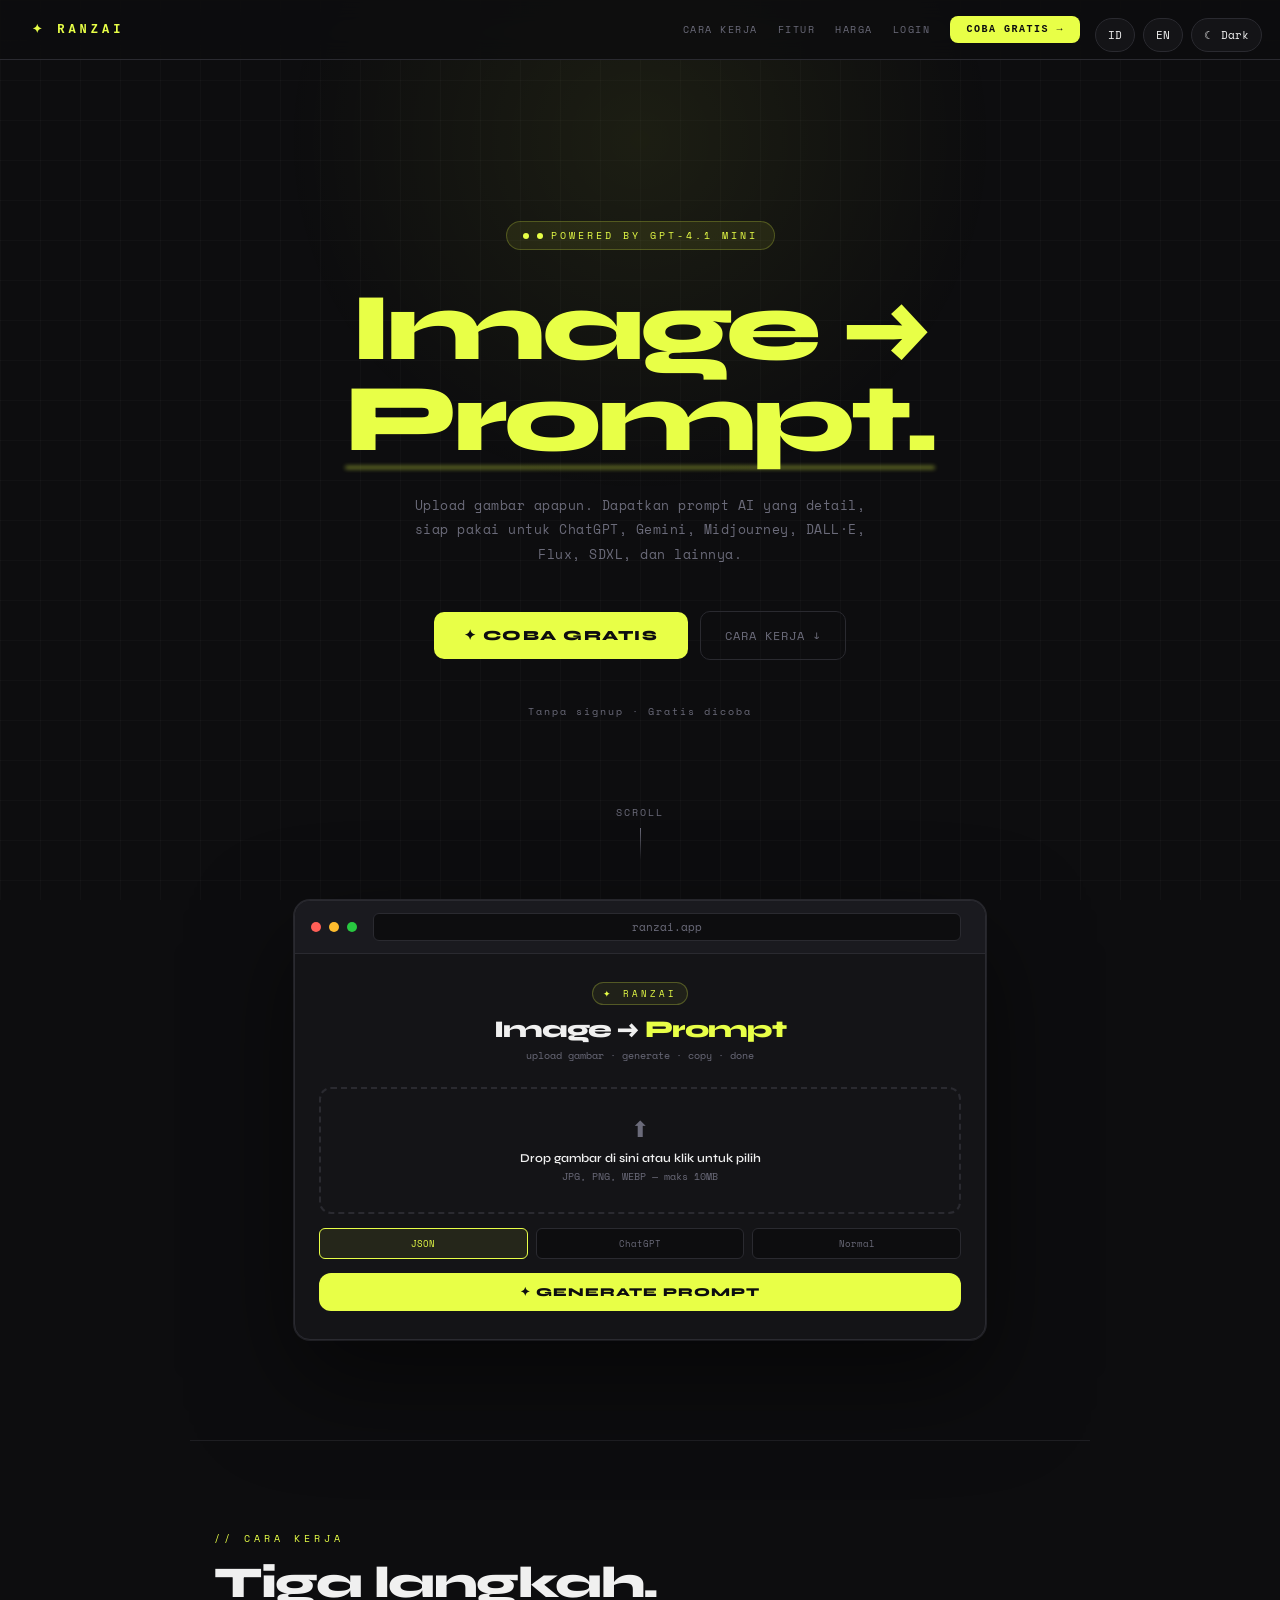
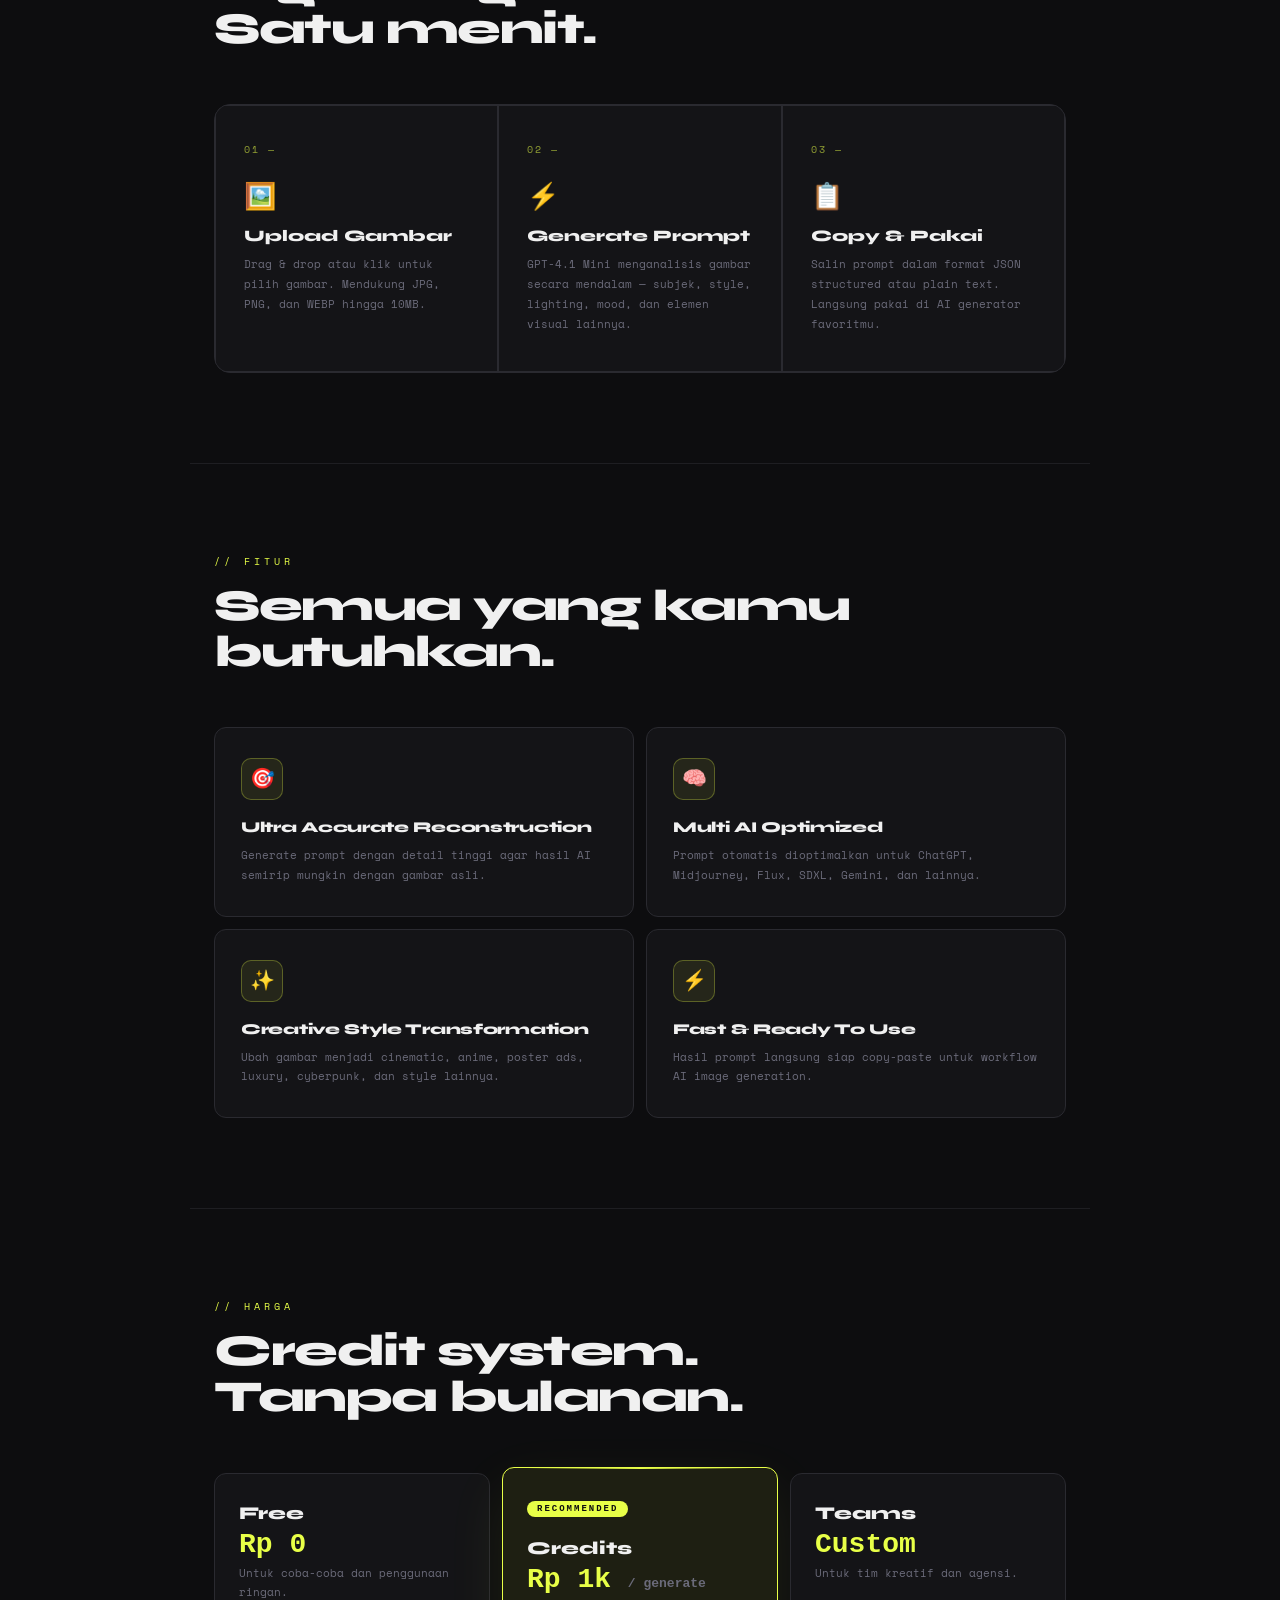
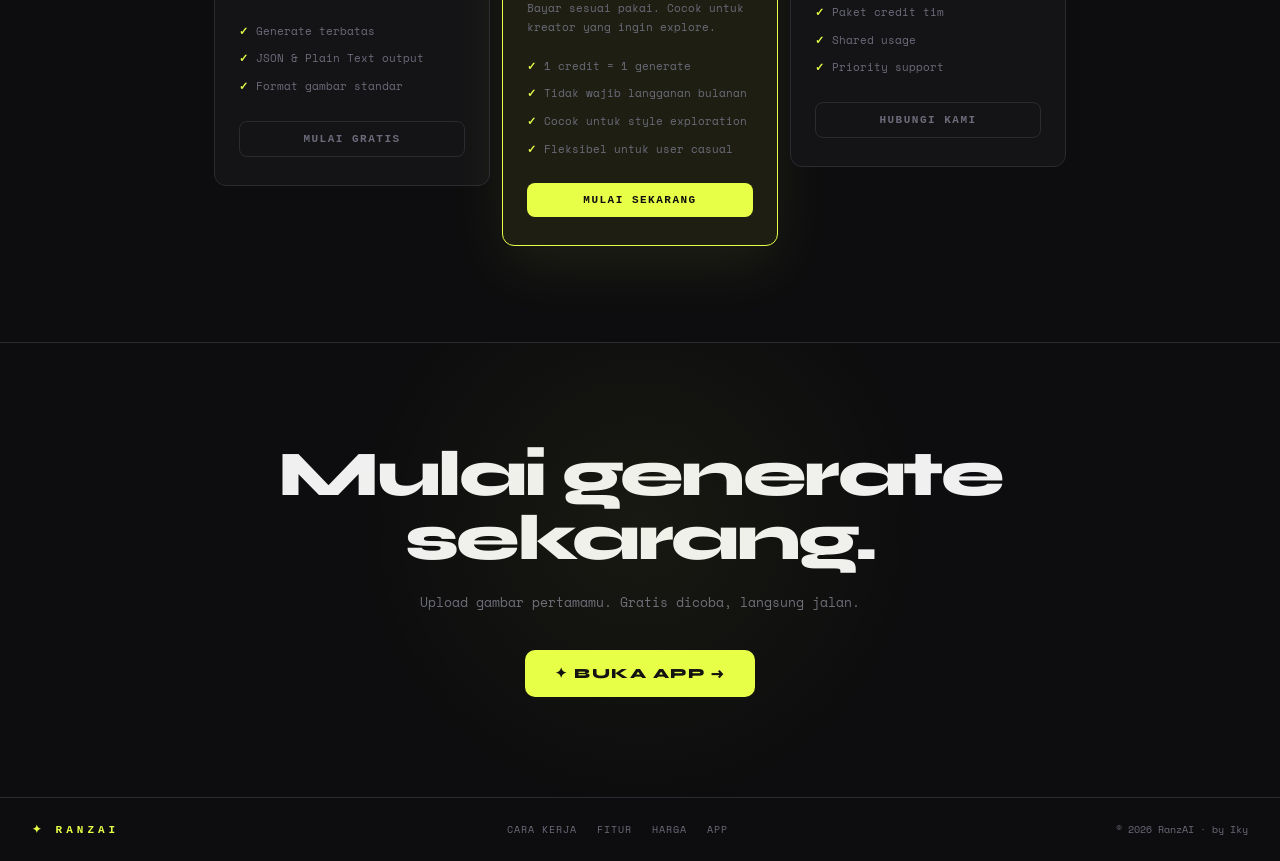
==== commit 221a5e90: "Remove stat strip section and styles Removed the stat strip section and its associated styles from t" ====
--- a/index.html
+++ b/index.html
@@ -88,49 +88,7 @@
   letter-spacing: 2px;
 }
 
-/* ═══ STAT STRIP ═══ */
-.stat-strip {
-  position: relative;
-  z-index: 2;
-  max-width: 900px;
-  margin: 0 auto;
-  padding: 0 24px 80px;
-  display: grid;
-  grid-template-columns: repeat(3, 1fr);
-  gap: 1px;
-  background: var(--border);
-  border: 1px solid var(--border);
-  border-radius: 16px;
-  overflow: hidden;
-}
-
-.stat-item {
-  background: var(--surface);
-  padding: 28px 32px;
-  text-align: center;
-  position: relative;
-}
-
-.stat-item:first-child { border-radius: 15px 0 0 15px; }
-.stat-item:last-child  { border-radius: 0 15px 15px 0; }
-
-.stat-num {
-  font-family: 'Syne', sans-serif;
-  font-size: 32px;
-  font-weight: 800;
-  color: var(--accent);
-  letter-spacing: -1px;
-  line-height: 1;
-  margin-bottom: 4px;
-}
-
-.stat-label {
-  font-family: 'Space Mono', monospace;
-  font-size: 10px;
-  color: var(--muted);
-  letter-spacing: 1px;
-  text-transform: uppercase;
-}
+
 
 /* ═══ MOCKUP ═══ */
 .mockup-section {
@@ -439,15 +397,7 @@
 
 /* ═══ RESPONSIVE ═══ */
 @media (max-width: 760px) {
-  .stat-strip {
-    grid-template-columns: repeat(3, 1fr);
-    margin: 0 16px;
-  }
-
-  .stat-num { font-size: 24px; }
-  .stat-item { padding: 20px 12px; }
-
-  .steps { grid-template-columns: 1fr; }
+.steps { grid-template-columns: 1fr; }
   .step:not(:last-child) { border-bottom: 1px solid var(--border); }
 
   .features { grid-template-columns: 1fr; }
@@ -462,9 +412,6 @@
 
 @media (max-width: 520px) {
   .hero h1 { letter-spacing: -2px; }
-  .stat-strip { grid-template-columns: 1fr; gap: 0; }
-  .stat-item:first-child { border-radius: 15px 15px 0 0; }
-  .stat-item:last-child  { border-radius: 0 0 15px 15px; }
 }
 </style>
 </head>
@@ -507,21 +454,7 @@
   <div class="scroll-hint" data-i18n="scroll">Scroll</div>
 </div>
 
-<!-- ═══ STAT STRIP ═══ -->
-<div class="stat-strip">
-  <div class="stat-item">
-    <div class="stat-num">10+</div>
-    <div class="stat-label">AI Targets</div>
-  </div>
-  <div class="stat-item">
-    <div class="stat-num">3</div>
-    <div class="stat-label">Output Format</div>
-  </div>
-  <div class="stat-item">
-    <div class="stat-num">Rp 1k</div>
-    <div class="stat-label">Per Generate</div>
-  </div>
-</div>
+
 
 <!-- ═══ MOCKUP ═══ -->
 <div class="mockup-section">
